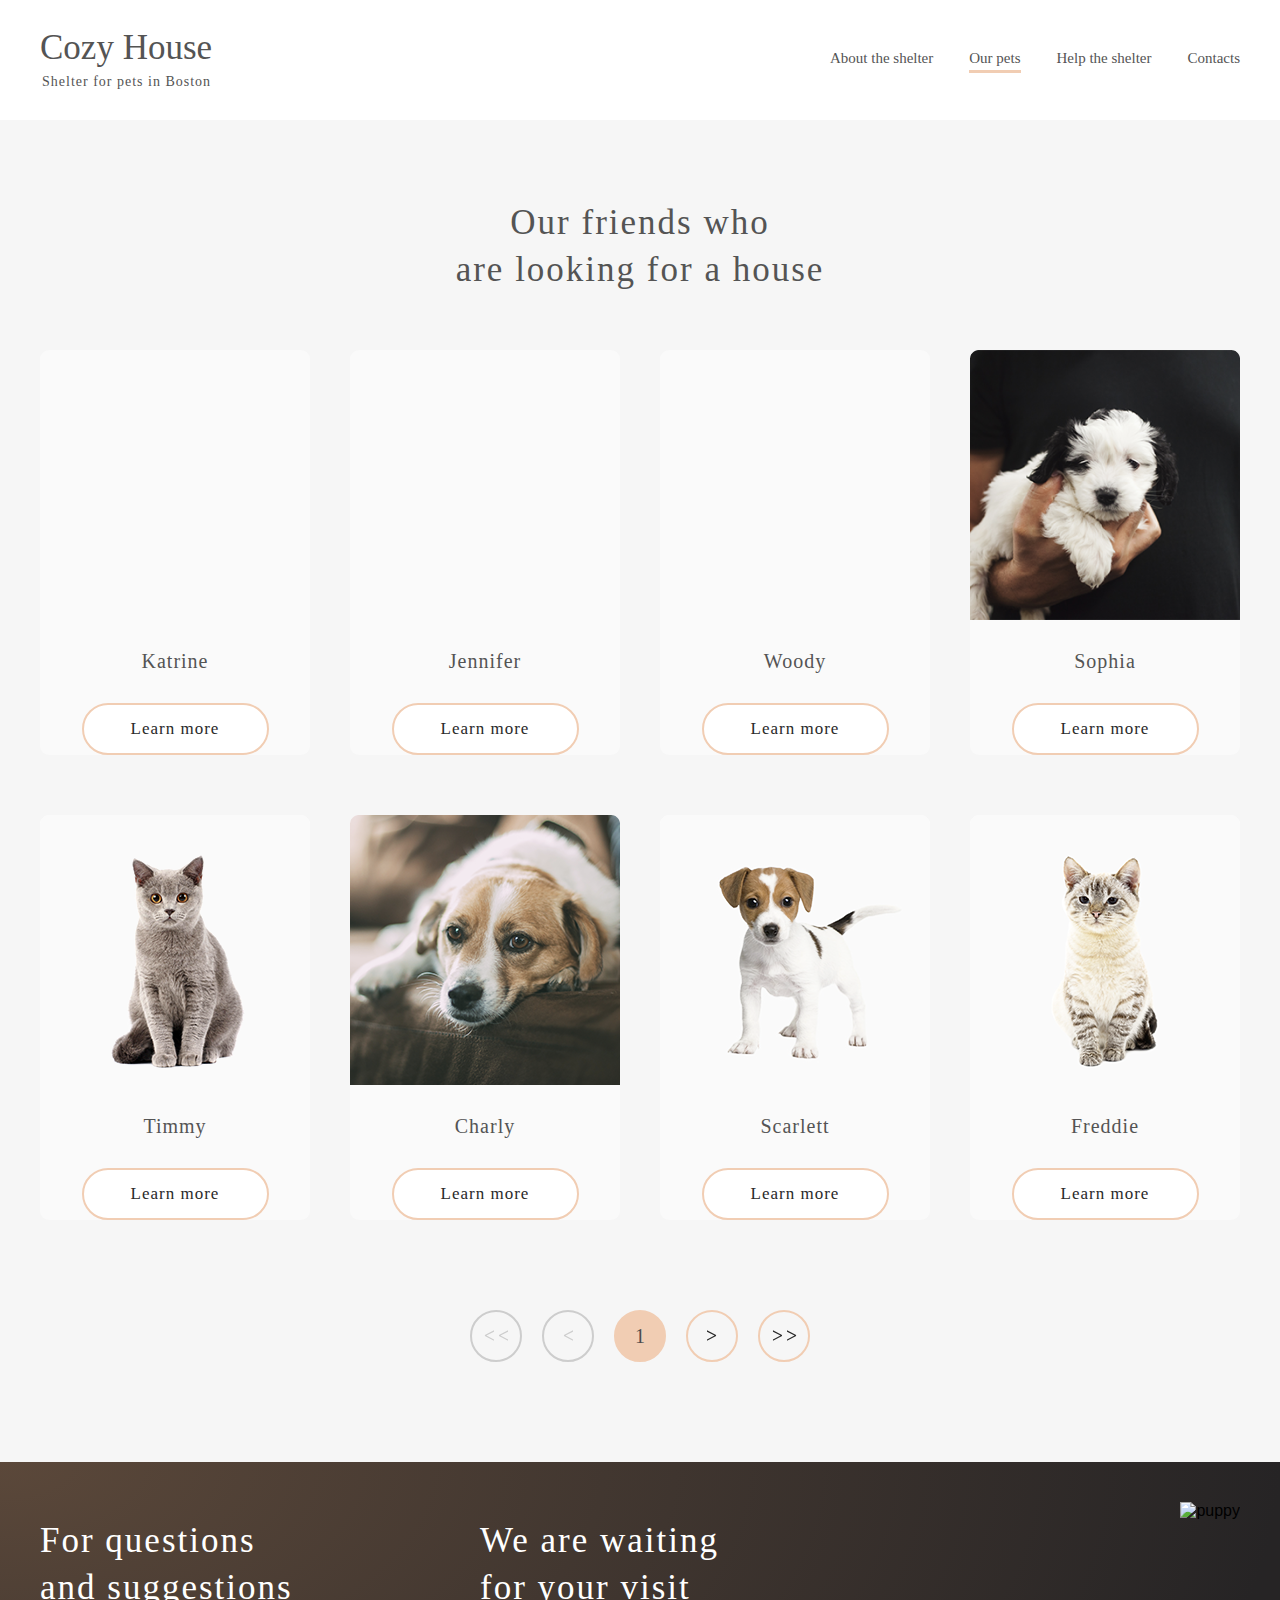
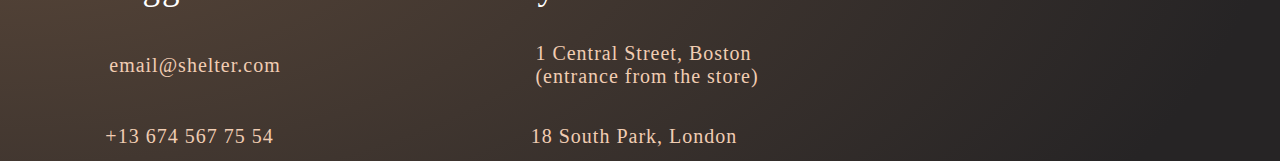
==== shelter/pages/pets/index.html @ b4734570 "fix: path url" ====
<!DOCTYPE html>
<html lang="en">

<head>
  <meta charset="UTF-8">
  <meta http-equiv="X-UA-Compatible" content="IE=edge">
  <meta name="viewport" content="width=device-width, initial-scale=1.0">
  <title>Shelter</title>
  <link rel="stylesheet" href="./css/style.css">
</head>

<body>
  <header class="header anchor" id="top">
    <div class="header__content">
      <div class="logo">
        <h1 class="logo__title">Cozy House</h1>
        <div class="logo__subtitle">Shelter for pets in Boston</div>
      </div>
      <nav class="menu">
        <ul class="menu__list">
          <li><a class="menu__list-item" href="../../pages/main/index.html#">About the shelter</a></li>
          <li><a class="menu__list-item-pets-page menu__list-item--active" href="#top">Our pets</a></li>
          <li><a class="menu__list-item" href="../../pages/main/index.html#help">Help the shelter</a></li>
          <li><a class="menu__list-item" href="../../pages/main/index.html#footer">Contacts</a></li>
        </ul>
      </nav>
    </div>
  </header>
  <main>
    <section class="our-friends">
      <div class="our-friends__content">
        <h3 class="our-friends__content-title content-title">Our friends who <br> are looking for a house</h3>
        <div class="our-friends__wrapper">
          <div class="our-friends__container">
            <div class="our-friends__column">
              <div class="our-friends__column-item">
                <div class="our-friends__column-image"></div>
                <div class="our-friends__column-pets-name">Katrine</div>
                <button class="our-friends__column-button">Learn more</button>
              </div>
            </div>
            <div class="our-friends__column">
              <div class="our-friends__column-item">
                <div class="our-friends__column-image"></div>
                <div class="our-friends__column-pets-name">Jennifer</div>
                <button class="our-friends__column-button">Learn more</button>
              </div>
            </div>
            <div class="our-friends__column">
              <div class="our-friends__column-item">
                <div class="our-friends__column-image"></div>
                <div class="our-friends__column-pets-name">Woody</div>
                <button class="our-friends__column-button">Learn more</button>
              </div>
            </div>
            <div class="our-friends__column">
              <div class="our-friends__column-item">
                <div class="our-friends__column-image"></div>
                <div class="our-friends__column-pets-name">Sophia</div>
                <button class="our-friends__column-button">Learn more</button>
              </div>
            </div>
            <div class="our-friends__column">
              <div class="our-friends__column-item">
                <div class="our-friends__column-image"></div>
                <div class="our-friends__column-pets-name">Timmy</div>
                <button class="our-friends__column-button">Learn more</button>
              </div>
            </div>
            <div class="our-friends__column">
              <div class="our-friends__column-item">
                <div class="our-friends__column-image"></div>
                <div class="our-friends__column-pets-name">Charly</div>
                <button class="our-friends__column-button">Learn more</button>
              </div>
            </div>
            <div class="our-friends__column">
              <div class="our-friends__column-item">
                <div class="our-friends__column-image"></div>
                <div class="our-friends__column-pets-name">Scarlett</div>
                <button class="our-friends__column-button">Learn more</button>
              </div>
            </div>
            <div class="our-friends__column">
              <div class="our-friends__column-item">
                <div class="our-friends__column-image"></div>
                <div class="our-friends__column-pets-name">Freddie</div>
                <button class="our-friends__column-button">Learn more</button>
              </div>
            </div>
          </div>
        </div>
        <div class="our-friends__content-buttons">
          <button class="our-friends__content-button our-friends__content-button--empty">
            <svg width="25" height="11" viewBox="0 0 25 11" fill="none" xmlns="http://www.w3.org/2000/svg">
              <path class="icon"
                d="M9.94687 10.7852L0.913671 6.08789V4.98438L9.94687 0.287109V1.625L2.43711 5.53125L9.94687 9.44727V10.7852ZM24.018 10.7852L14.9848 6.08789V4.98438L24.018 0.287109V1.625L16.5082 5.53125L24.018 9.44727V10.7852Z" />
            </svg>
          </button>
          <button class="our-friends__content-button our-friends__content-button--empty">
            <svg width="10" height="11" viewBox="0 0 10 11" fill="none" xmlns="http://www.w3.org/2000/svg">
              <path class="icon"
                d="M9.98242 10.7852L0.949219 6.08789V4.98438L9.98242 0.287109V1.625L2.47266 5.53125L9.98242 9.44727V10.7852Z" />
            </svg>
          </button>
          <button class="our-friends__content-button-number">1</button>
          <button class="our-friends__content-button our-friends__content-next-button">
            <svg width="10" height="11" viewBox="0 0 10 11" fill="none" xmlns="http://www.w3.org/2000/svg">
              <path class="icon"
                d="M9.04102 6.08789L0.0078125 10.7852V9.44727L7.51758 5.53125L0.0078125 1.625V0.287109L9.04102 4.98438V6.08789Z" />
            </svg>
          </button>
          <button class="our-friends__content-button our-friends__content-double-next-button">
            <svg width="25" height="11" viewBox="0 0 25 11" fill="none" xmlns="http://www.w3.org/2000/svg">
              <path class="icon"
                d="M10.0055 6.08789L0.972265 10.7852V9.44727L8.48203 5.53125L0.972265 1.625V0.287109L10.0055 4.98438V6.08789ZM24.0766 6.08789L15.0434 10.7852V9.44727L22.5531 5.53125L15.0434 1.625V0.287109L24.0766 4.98438V6.08789Z" />
            </svg>
          </button>
        </div>
      </div>
    </section>
    <footer class="footer">
      <div class="footer__content">
        <div class="footer__container">
          <div class="footer__container-inner">
            <h3 class="footer__container-title">For questions and suggestions</h3>
            <h3 class="footer__container-title">We are waiting for your visit</h3>
          </div>
          <ul class="footer__items">
            <li class="footer__item item-email">
              <a class="footer__link link-email" href="mailto:email@shelter.com">email@shelter.com</a>
            </li>
            <li class="footer__item item-geo1">
              <a class="footer__link link-geo1"
                href="https://www.google.com/maps/place/%D0%94%D0%B6%D0%BE%D1%80%D0%B4%D0%B6%D1%82%D0%B0%D1%83%D0%BD+%D0%A5%D0%BE%D0%BC%D1%81/@42.2667344,-71.1749491,14z/data=!4m5!3m4!1s0x89e37f02723dfdef:0x98a95b7f1964c50!8m2!3d42.2585659!4d-71.1445632">1
                Central Street, Boston <br>(entrance from the store)</a>
            </li>
            <li class="footer__item item-phone">
              <a class="footer__link link-phone" href="tel:+13 674 567 75 54">+13 674 567 75 54</a>
            </li>
            <li class="footer__item item-geo2">
              <a class="footer__link link-geo2"
                href="https://www.google.com/maps/place/Asda+Clapham+Junction+Superstore/@51.4751891,-0.1873126,13.5z/data=!3m1!5s0x487605988f9e0079:0x57c1fe46069627d7!4m5!3m4!1s0x487605988f5e93f3:0x9ce7153e253c5fac!8m2!3d51.465371!4d-0.164962">18
                South Park, London </a>
            </li>
          </ul>
        </div>
        <div class="footer__content-img">
          <picture>
            <source srcset="../../assets/images/footer-puppy.png" type="image/png" media="(min-width:1024px)">
            <img class="footer__content-image image" src="../../assets/images/footer-puppy.png" alt="puppy">
          </picture>
        </div>
      </div>
    </footer>
  </main>
</body>

</html>
---- shelter/pages/pets/css/style.css ----
article,aside,details,figcaption,figure,footer,header,hgroup,nav,section,summary{display:block}audio,canvas,video{display:inline-block}audio:not([controls]){display:none;height:0}[hidden],template{display:none}html{background:#fff;color:#000;-webkit-text-size-adjust:100%;-ms-text-size-adjust:100%}html,button,input,select,textarea{font-family:sans-serif}body{margin:0 auto}a{background:transparent}a:focus{outline:thin dotted}a:hover,a:active{outline:0}h1{font-size:2em;margin:0.67em 0}h2{font-size:1.5em;margin:0.83em 0}h3{font-size:1.17em;margin:1em 0}h4{font-size:1em;margin:1.33em 0}h5{font-size:.83em;margin:1.67em 0}h6{font-size:.75em;margin:2.33em 0}abbr[title]{border-bottom:1px dotted}b,strong{font-weight:bold}dfn{font-style:italic}mark{background:#ff0;color:#000}code,kbd,pre,samp{font-family:monospace, serif;font-size:1em}pre{white-space:pre;white-space:pre-wrap;word-wrap:break-word}q{quotes:"“" "”" "‘" "’"}q:before,q:after{content:"";content:none}small{font-size:80%}sub,sup{font-size:75%;line-height:0;position:relative;vertical-align:baseline}sup{top:-0.5em}sub{bottom:-0.25em}img{border:0}svg:not(:root){overflow:hidden}figure{margin:0}fieldset{border:1px solid #c0c0c0;margin:0 2px;padding:0.35em 0.625em 0.75em}legend{border:0;padding:0;white-space:normal}button,input,select,textarea{font-family:inherit;font-size:100%;margin:0;vertical-align:baseline}button,input{line-height:normal}button,select{text-transform:none}button,html input[type="button"],input[type="reset"],input[type="submit"]{-webkit-appearance:button;cursor:pointer}button[disabled],input[disabled]{cursor:default}button::-moz-focus-inner,input::-moz-focus-inner{border:0;padding:0}textarea{overflow:auto;vertical-align:top}table{border-collapse:collapse;border-spacing:0}input[type="search"]{-webkit-appearance:textfield;-webkit-box-sizing:content-box;box-sizing:content-box}input[type="search"]::-webkit-search-cancel-button,input[type="search"]::-webkit-search-decoration{-webkit-appearance:none}input[type="checkbox"],input[type="radio"]{-webkit-box-sizing:border-box;box-sizing:border-box;padding:0}@font-face{font-family:"ArialRegular";src:url("../../../assets/fonts/Arial/ArialRegular/arial.ttf");font-style:normal;font-weight:400}@font-face{font-family:"ArialItalic";src:url("../../../assets/fonts/Arial/ArialItalic/ariali.ttf");font-style:italic;font-weight:400}@font-face{font-family:"GeorgiaRegular";src:url("../../../assets/fonts/Georgia/GeorgiaRegular/Georgia.ttf");font-style:normal;font-weight:400}@font-face{font-family:"GeorgiaItalic";src:url("../../../assets/fonts/Georgia/GeorgiaItalic/georgiai.ttf");font-style:italic;font-weight:400}html body .header .logo__subtitle,html body .header .menu__list-item,html body .header .menu__list-item-pets-page{font-family:"ArialRegular";font-style:normal;font-weight:400}html body .header .logo__title,html body .our-friends__content-button-number,html body .our-friends__column-pets-name,html body .our-friends__column-button,html body .content-title,html body .footer__container-title,html body .footer__link{font-family:"GeorgiaRegular";font-style:normal;font-weight:400}html body .header .logo__title{font-size:35px;line-height:35px}html body .content-title,html body .footer__container-title{font-size:35px;line-height:47px}html body .our-friends__content-button-number,html body .our-friends__column-pets-name,html body .footer__link{font-size:20px;line-height:23px}html body .header .menu__list-item,html body .header .menu__list-item-pets-page{font-size:15px;line-height:24px}html body .header .logo__subtitle{font-size:14px;line-height:16px}html body .our-friends__column-button{font-size:17px;line-height:22px}:root{scroll-behavior:smooth}html{background-color:#fff}html a{text-decoration:none}html body{max-width:1280px;cursor:url("../../../assets/icons/cursor.svg"),auto}html body .header{position:-webkit-sticky;position:sticky;top:0;z-index:5}html body .header__content{display:-ms-grid;display:grid;-ms-grid-columns:1fr 1fr;grid-template-columns:1fr 1fr;padding:30px 40px 30px 20px;background-color:#fff}html body .header .logo{display:-webkit-box;display:-ms-flexbox;display:flex;-webkit-box-orient:vertical;-webkit-box-direction:normal;-ms-flex-direction:column;flex-direction:column;padding-left:20px}html body .header .logo__title{color:#545454;margin:0 0 9px 0}html body .header .logo__subtitle{color:#545454;padding-left:2px;letter-spacing:1px}html body .header .menu__list{display:-webkit-box;display:-ms-flexbox;display:flex;-webkit-box-pack:end;-ms-flex-pack:end;justify-content:end;list-style-type:none;gap:36px}html body .header .menu__list-item{color:#545454;cursor:pointer;cursor:url("../../../assets/icons/cursor-hover.svg"),auto}html body .header .menu__list-item-pets-page{color:#545454;cursor:pointer;cursor:url("../../../assets/icons/cursor-hover.svg"),auto}html body .header .menu__list-item-pets-page:after{content:"";width:0%;border-bottom:3px solid #f1cdb3;display:block;position:relative;-webkit-transition:width 0.6s;transition:width 0.6s}html body .header .menu__list-item-pets-page:hover::after{width:100%}html body .header .menu__list-item-pets-page--active::after{width:100%}html body .header .menu__list-item:after{content:"";width:0%;border-bottom:3px solid #f1cdb3;display:block;position:relative;-webkit-transition:width 0.6s;transition:width 0.6s}html body .header .menu__list-item:hover::after{width:100%}html body .header .menu__list-item--active::after{width:100%}html body .our-friends{background-color:#f6f6f6;padding-bottom:100px}html body .our-friends__content{display:-webkit-box;display:-ms-flexbox;display:flex;-webkit-box-orient:vertical;-webkit-box-direction:normal;-ms-flex-direction:column;flex-direction:column}html body .our-friends__content-buttons{display:-webkit-box;display:-ms-flexbox;display:flex;-webkit-box-pack:center;-ms-flex-pack:center;justify-content:center;-webkit-box-align:center;-ms-flex-align:center;align-items:center;gap:20px}html body .our-friends__content-button{width:52px;height:52px;border-radius:100px;border:2px solid #f1cdb3;background-repeat:no-repeat;background-position:center center;background-color:#f6f6f6;-webkit-transition:0.6s;transition:0.6s}html body .our-friends__content-button:hover{background-color:#f1cdb3;cursor:url("../../../assets/icons/cursor-hover.svg"),auto}html body .our-friends__content-button .icon{fill:#292929}html body .our-friends__content-button-number{text-align:center;background-color:#f1cdb3;color:#4c4c4c;border-radius:100px;border:2px solid #f1cdb3;width:52px;height:52px}html body .our-friends__content-button--empty{border:2px solid #cdcdcd}html body .our-friends__content-button--empty:hover{background-color:#f6f6f6;cursor:url("../../../assets/icons/cursor-hover.svg"),auto}html body .our-friends__content-button--empty .icon{fill:#cdcdcd;-webkit-transition:0.6s;transition:0.6s}html body .our-friends__wrapper{display:-webkit-box;display:-ms-flexbox;display:flex;-webkit-box-align:center;-ms-flex-align:center;align-items:center;-webkit-box-pack:justify;-ms-flex-pack:justify;justify-content:space-between;padding-left:40px;padding-right:40px;margin-bottom:60px}html body .our-friends__container{display:-webkit-box;display:-ms-flexbox;display:flex;-webkit-box-pack:justify;-ms-flex-pack:justify;justify-content:space-between;-webkit-box-align:center;-ms-flex-align:center;align-items:center;-ms-flex-wrap:wrap;flex-wrap:wrap;gap:30px 28px}html body .our-friends__column{width:270px;height:435px;-webkit-transition:0.6s;transition:0.6s;border-radius:9px}html body .our-friends__column:nth-child(1) .our-friends__column-image{background-image:url("../../../assets/images/pets-katrine.png")}html body .our-friends__column:nth-child(2) .our-friends__column-image{background-image:url("../../../assets/images/pets-jennifer.png")}html body .our-friends__column:nth-child(3) .our-friends__column-image{background-image:url("../../../assets/images/pets-woody.png")}html body .our-friends__column:nth-child(4) .our-friends__column-image{background-image:url("../../../assets/images/pets-sophia.png")}html body .our-friends__column:nth-child(5) .our-friends__column-image{background-image:url("../../../assets/images/pets-timmy.png")}html body .our-friends__column:nth-child(6) .our-friends__column-image{background-image:url("../../../assets/images/pets-charly.png")}html body .our-friends__column:nth-child(7) .our-friends__column-image{background-image:url("../../../assets/images/pets-scarlet.png")}html body .our-friends__column:nth-child(8) .our-friends__column-image{background-image:url("../../../assets/images/pets-freddie.png")}html body .our-friends__column:hover{-webkit-box-shadow:15px 15px 10px -10px rgba(0,0,0,0.3),0 1px 0px rgba(0,0,0,0.1);box-shadow:15px 15px 10px -10px rgba(0,0,0,0.3),0 1px 0px rgba(0,0,0,0.1);cursor:url("../../../assets/icons/cursor-hover.svg"),auto}html body .our-friends__column-item{background-color:#fafafa;display:-webkit-box;display:-ms-flexbox;display:flex;-webkit-box-orient:vertical;-webkit-box-direction:normal;-ms-flex-direction:column;flex-direction:column;-webkit-box-pack:center;-ms-flex-pack:center;justify-content:center;-webkit-box-align:center;-ms-flex-align:center;align-items:center;gap:30px;width:270px;text-align:center;border-radius:9px}html body .our-friends__column-image{background-position:center center;background-repeat:no-repeat;width:270px;height:270px}html body .our-friends__column-pets-name{color:#545454;letter-spacing:1px;padding:0 10px 0 10px}html body .our-friends__column-button{color:#292929;background-color:#fff;border-radius:100px;max-width:187px;width:100%;height:52px;letter-spacing:1px;-webkit-transition:0.6s;transition:0.6s;border:2px solid #f1cdb3;position:relative;overflow:hidden;z-index:1}html body .our-friends__column-button:after{content:'';position:absolute;display:block;background-color:#f1cdb3;top:0;left:50%;-webkit-transform:translateX(-50%);transform:translateX(-50%);width:0;height:100%;z-index:-1;-webkit-transition:width 0.4s ease-in-out;transition:width 0.4s ease-in-out}html body .our-friends__column-button:hover{cursor:url("../../../assets/icons/cursor-hover.svg"),auto;outline:0}html body .our-friends__column-button:hover:after{width:110%}html body .content-title{color:#545454;display:-webkit-box;display:-ms-flexbox;display:flex;-webkit-box-pack:center;-ms-flex-pack:center;justify-content:center;-webkit-box-align:center;-ms-flex-align:center;align-items:center;text-align:center;letter-spacing:2px;margin-top:0;margin-bottom:57px;padding-top:79px}html body .footer{padding:0px 40px 0 40px;background-image:url("../../../assets/images/noise_transparent@2x.png"),radial-gradient(100% 215.42% at 0% 0%, #5b483a 0%, #262425 100%)}html body .footer__content{padding-top:40px;display:-webkit-box;display:-ms-flexbox;display:flex;-webkit-box-pack:justify;-ms-flex-pack:justify;justify-content:space-between}html body .footer__container{display:-webkit-box;display:-ms-flexbox;display:flex;-webkit-box-orient:vertical;-webkit-box-direction:normal;-ms-flex-direction:column;flex-direction:column;gap:29px}html body .footer__container-inner{display:-webkit-box;display:-ms-flexbox;display:flex;gap:160px}html body .footer__container-title{color:#fff;width:280px;margin:0;letter-spacing:2px;padding-top:15px}html body .footer__items{display:-ms-grid;display:grid;-ms-grid-columns:1fr 1fr;grid-template-columns:1fr 1fr;-webkit-column-gap:129px;column-gap:129px;row-gap:21px;margin:0;padding:0}html body .footer__item{display:-webkit-box;display:-ms-flexbox;display:flex;-webkit-box-pack:center;-ms-flex-pack:center;justify-content:center;-webkit-box-align:center;-ms-flex-align:center;align-items:center;width:310px;height:50px}html body .footer__link{color:#f1cdb3;letter-spacing:1px;-webkit-transition:0.6s;transition:0.6s}html body .footer__link:hover{color:#f6f6f6;cursor:url("../../../assets/icons/cursor-hover.svg"),auto}html body .item-email{background-image:url("../../../assets/icons/mail.svg");background-repeat:no-repeat;background-position:0% 50%}html body .item-phone{background-image:url("../../../assets/icons/phone.svg");background-repeat:no-repeat;background-position:0% 50%}html body .item-geo1,html body .item-geo2{background-image:url("../../../assets/icons/pin.svg");background-repeat:no-repeat;background-position:0% 50%}html body .link-phone{margin-right:11px}html body .link-geo1{margin-left:26px}html body .link__geo2{margin-left:1px}
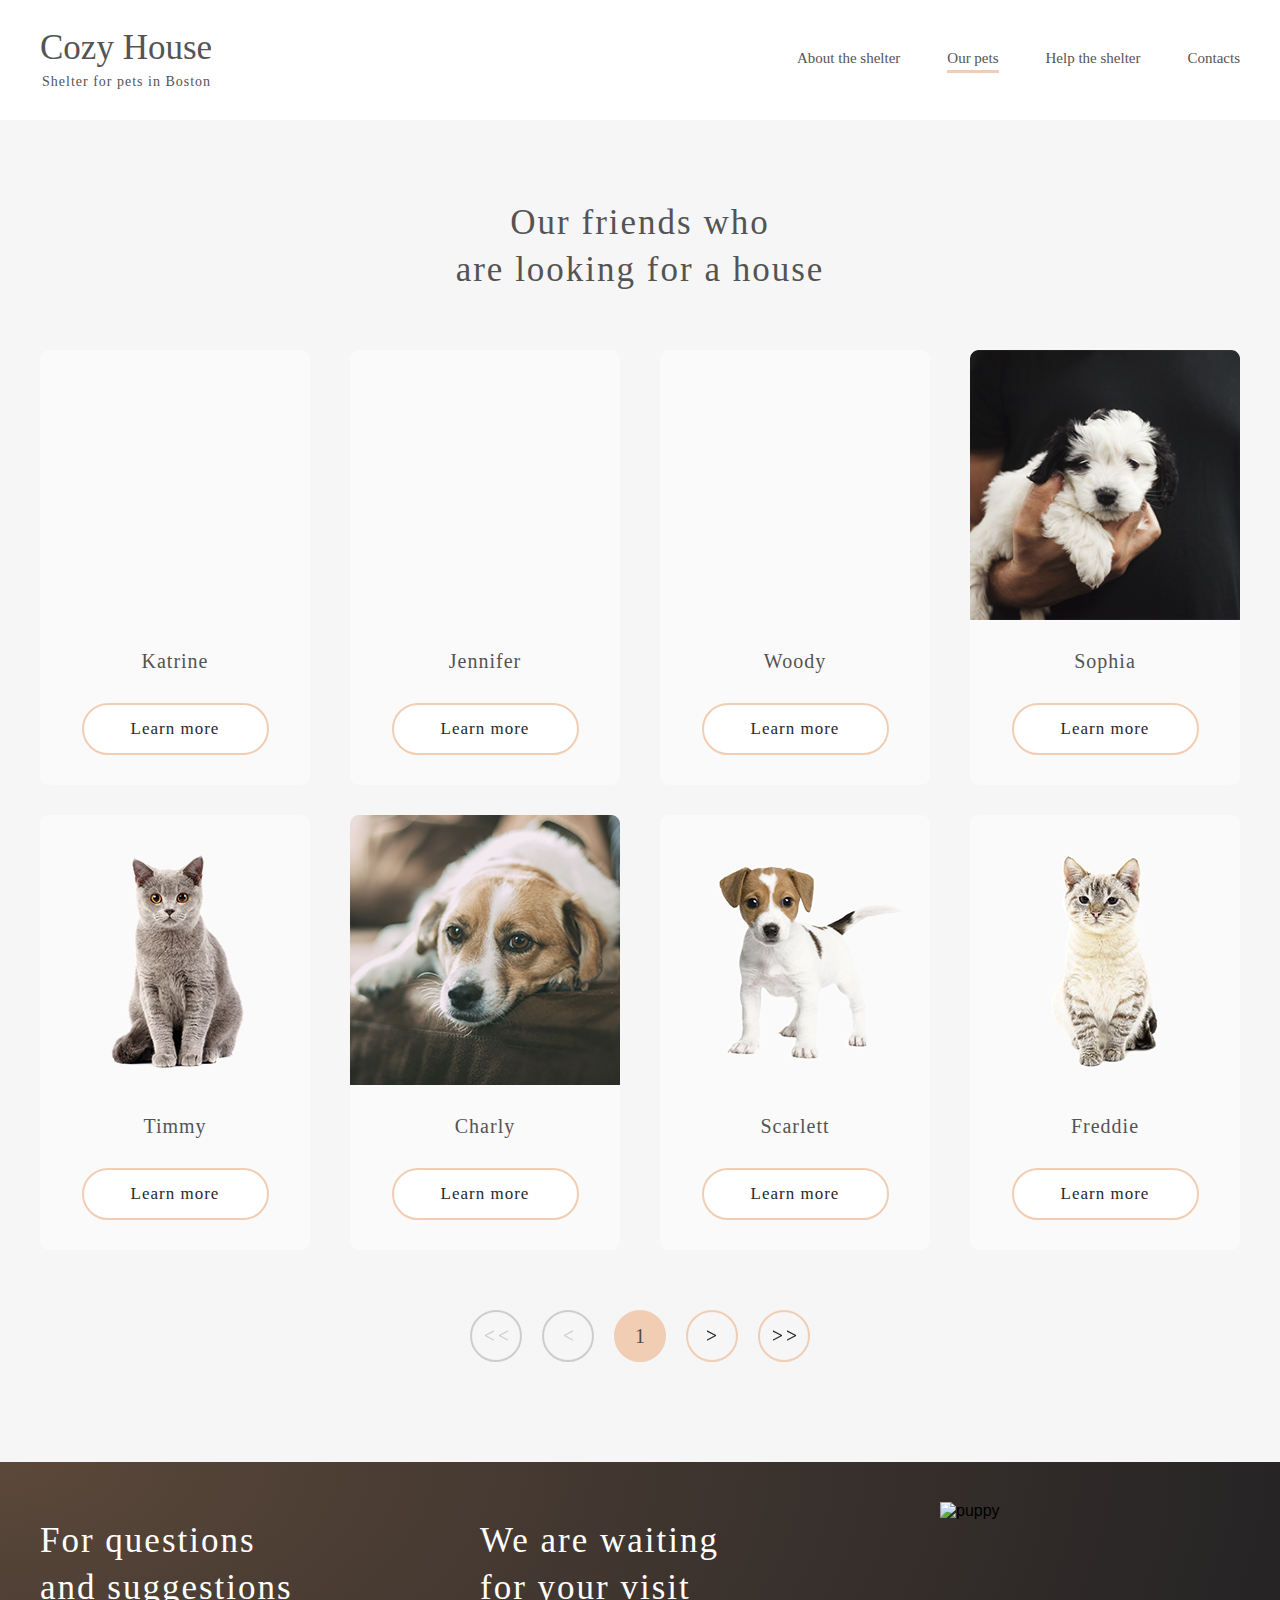
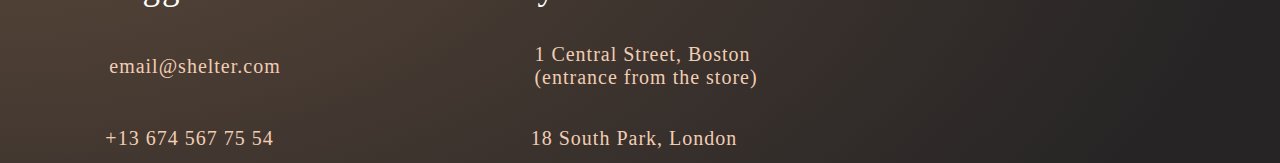
==== commit 4a77ccd0: "init: start shelter adaptive task" ====
--- a/shelter/pages/pets/index.html
+++ b/shelter/pages/pets/index.html
@@ -127,19 +127,19 @@
             <h3 class="footer__container-title">We are waiting for your visit</h3>
           </div>
           <ul class="footer__items">
-            <li class="footer__item item-email">
-              <a class="footer__link link-email" href="mailto:email@shelter.com">email@shelter.com</a>
+            <li class="footer__item">
+              <a class="footer__link" href="mailto:email@shelter.com">email@shelter.com</a>
             </li>
-            <li class="footer__item item-geo1">
-              <a class="footer__link link-geo1"
+            <li class="footer__item">
+              <a class="footer__link"
                 href="https://www.google.com/maps/place/%D0%94%D0%B6%D0%BE%D1%80%D0%B4%D0%B6%D1%82%D0%B0%D1%83%D0%BD+%D0%A5%D0%BE%D0%BC%D1%81/@42.2667344,-71.1749491,14z/data=!4m5!3m4!1s0x89e37f02723dfdef:0x98a95b7f1964c50!8m2!3d42.2585659!4d-71.1445632">1
                 Central Street, Boston <br>(entrance from the store)</a>
             </li>
-            <li class="footer__item item-phone">
-              <a class="footer__link link-phone" href="tel:+13 674 567 75 54">+13 674 567 75 54</a>
+            <li class="footer__item">
+              <a class="footer__link" href="tel:+136745677554">+13 674 567 75 54</a>
             </li>
-            <li class="footer__item item-geo2">
-              <a class="footer__link link-geo2"
+            <li class="footer__item">
+              <a class="footer__link"
                 href="https://www.google.com/maps/place/Asda+Clapham+Junction+Superstore/@51.4751891,-0.1873126,13.5z/data=!3m1!5s0x487605988f9e0079:0x57c1fe46069627d7!4m5!3m4!1s0x487605988f5e93f3:0x9ce7153e253c5fac!8m2!3d51.465371!4d-0.164962">18
                 South Park, London </a>
             </li>
--- a/shelter/pages/pets/css/style.css
+++ b/shelter/pages/pets/css/style.css
@@ -1 +1 @@
-article,aside,details,figcaption,figure,footer,header,hgroup,nav,section,summary{display:block}audio,canvas,video{display:inline-block}audio:not([controls]){display:none;height:0}[hidden],template{display:none}html{background:#fff;color:#000;-webkit-text-size-adjust:100%;-ms-text-size-adjust:100%}html,button,input,select,textarea{font-family:sans-serif}body{margin:0 auto}a{background:transparent}a:focus{outline:thin dotted}a:hover,a:active{outline:0}h1{font-size:2em;margin:0.67em 0}h2{font-size:1.5em;margin:0.83em 0}h3{font-size:1.17em;margin:1em 0}h4{font-size:1em;margin:1.33em 0}h5{font-size:.83em;margin:1.67em 0}h6{font-size:.75em;margin:2.33em 0}abbr[title]{border-bottom:1px dotted}b,strong{font-weight:bold}dfn{font-style:italic}mark{background:#ff0;color:#000}code,kbd,pre,samp{font-family:monospace, serif;font-size:1em}pre{white-space:pre;white-space:pre-wrap;word-wrap:break-word}q{quotes:"“" "”" "‘" "’"}q:before,q:after{content:"";content:none}small{font-size:80%}sub,sup{font-size:75%;line-height:0;position:relative;vertical-align:baseline}sup{top:-0.5em}sub{bottom:-0.25em}img{border:0}svg:not(:root){overflow:hidden}figure{margin:0}fieldset{border:1px solid #c0c0c0;margin:0 2px;padding:0.35em 0.625em 0.75em}legend{border:0;padding:0;white-space:normal}button,input,select,textarea{font-family:inherit;font-size:100%;margin:0;vertical-align:baseline}button,input{line-height:normal}button,select{text-transform:none}button,html input[type="button"],input[type="reset"],input[type="submit"]{-webkit-appearance:button;cursor:pointer}button[disabled],input[disabled]{cursor:default}button::-moz-focus-inner,input::-moz-focus-inner{border:0;padding:0}textarea{overflow:auto;vertical-align:top}table{border-collapse:collapse;border-spacing:0}input[type="search"]{-webkit-appearance:textfield;-webkit-box-sizing:content-box;box-sizing:content-box}input[type="search"]::-webkit-search-cancel-button,input[type="search"]::-webkit-search-decoration{-webkit-appearance:none}input[type="checkbox"],input[type="radio"]{-webkit-box-sizing:border-box;box-sizing:border-box;padding:0}@font-face{font-family:"ArialRegular";src:url("../../../assets/fonts/Arial/ArialRegular/arial.ttf");font-style:normal;font-weight:400}@font-face{font-family:"ArialItalic";src:url("../../../assets/fonts/Arial/ArialItalic/ariali.ttf");font-style:italic;font-weight:400}@font-face{font-family:"GeorgiaRegular";src:url("../../../assets/fonts/Georgia/GeorgiaRegular/Georgia.ttf");font-style:normal;font-weight:400}@font-face{font-family:"GeorgiaItalic";src:url("../../../assets/fonts/Georgia/GeorgiaItalic/georgiai.ttf");font-style:italic;font-weight:400}html body .header .logo__subtitle,html body .header .menu__list-item,html body .header .menu__list-item-pets-page{font-family:"ArialRegular";font-style:normal;font-weight:400}html body .header .logo__title,html body .our-friends__content-button-number,html body .our-friends__column-pets-name,html body .our-friends__column-button,html body .content-title,html body .footer__container-title,html body .footer__link{font-family:"GeorgiaRegular";font-style:normal;font-weight:400}html body .header .logo__title{font-size:35px;line-height:35px}html body .content-title,html body .footer__container-title{font-size:35px;line-height:47px}html body .our-friends__content-button-number,html body .our-friends__column-pets-name,html body .footer__link{font-size:20px;line-height:23px}html body .header .menu__list-item,html body .header .menu__list-item-pets-page{font-size:15px;line-height:24px}html body .header .logo__subtitle{font-size:14px;line-height:16px}html body .our-friends__column-button{font-size:17px;line-height:22px}:root{scroll-behavior:smooth}html{background-color:#fff}html a{text-decoration:none}html body{max-width:1280px;cursor:url("../../../assets/icons/cursor.svg"),auto}html body .header{position:-webkit-sticky;position:sticky;top:0;z-index:5}html body .header__content{display:-ms-grid;display:grid;-ms-grid-columns:1fr 1fr;grid-template-columns:1fr 1fr;padding:30px 40px 30px 20px;background-color:#fff}html body .header .logo{display:-webkit-box;display:-ms-flexbox;display:flex;-webkit-box-orient:vertical;-webkit-box-direction:normal;-ms-flex-direction:column;flex-direction:column;padding-left:20px}html body .header .logo__title{color:#545454;margin:0 0 9px 0}html body .header .logo__subtitle{color:#545454;padding-left:2px;letter-spacing:1px}html body .header .menu__list{display:-webkit-box;display:-ms-flexbox;display:flex;-webkit-box-pack:end;-ms-flex-pack:end;justify-content:end;list-style-type:none;gap:36px}html body .header .menu__list-item{color:#545454;cursor:pointer;cursor:url("../../../assets/icons/cursor-hover.svg"),auto}html body .header .menu__list-item-pets-page{color:#545454;cursor:pointer;cursor:url("../../../assets/icons/cursor-hover.svg"),auto}html body .header .menu__list-item-pets-page:after{content:"";width:0%;border-bottom:3px solid #f1cdb3;display:block;position:relative;-webkit-transition:width 0.6s;transition:width 0.6s}html body .header .menu__list-item-pets-page:hover::after{width:100%}html body .header .menu__list-item-pets-page--active::after{width:100%}html body .header .menu__list-item:after{content:"";width:0%;border-bottom:3px solid #f1cdb3;display:block;position:relative;-webkit-transition:width 0.6s;transition:width 0.6s}html body .header .menu__list-item:hover::after{width:100%}html body .header .menu__list-item--active::after{width:100%}html body .our-friends{background-color:#f6f6f6;padding-bottom:100px}html body .our-friends__content{display:-webkit-box;display:-ms-flexbox;display:flex;-webkit-box-orient:vertical;-webkit-box-direction:normal;-ms-flex-direction:column;flex-direction:column}html body .our-friends__content-buttons{display:-webkit-box;display:-ms-flexbox;display:flex;-webkit-box-pack:center;-ms-flex-pack:center;justify-content:center;-webkit-box-align:center;-ms-flex-align:center;align-items:center;gap:20px}html body .our-friends__content-button{width:52px;height:52px;border-radius:100px;border:2px solid #f1cdb3;background-repeat:no-repeat;background-position:center center;background-color:#f6f6f6;-webkit-transition:0.6s;transition:0.6s}html body .our-friends__content-button:hover{background-color:#f1cdb3;cursor:url("../../../assets/icons/cursor-hover.svg"),auto}html body .our-friends__content-button .icon{fill:#292929}html body .our-friends__content-button-number{text-align:center;background-color:#f1cdb3;color:#4c4c4c;border-radius:100px;border:2px solid #f1cdb3;width:52px;height:52px}html body .our-friends__content-button--empty{border:2px solid #cdcdcd}html body .our-friends__content-button--empty:hover{background-color:#f6f6f6;cursor:url("../../../assets/icons/cursor-hover.svg"),auto}html body .our-friends__content-button--empty .icon{fill:#cdcdcd;-webkit-transition:0.6s;transition:0.6s}html body .our-friends__wrapper{display:-webkit-box;display:-ms-flexbox;display:flex;-webkit-box-align:center;-ms-flex-align:center;align-items:center;-webkit-box-pack:justify;-ms-flex-pack:justify;justify-content:space-between;padding-left:40px;padding-right:40px;margin-bottom:60px}html body .our-friends__container{display:-webkit-box;display:-ms-flexbox;display:flex;-webkit-box-pack:justify;-ms-flex-pack:justify;justify-content:space-between;-webkit-box-align:center;-ms-flex-align:center;align-items:center;-ms-flex-wrap:wrap;flex-wrap:wrap;gap:30px 28px}html body .our-friends__column{width:270px;height:435px;-webkit-transition:0.6s;transition:0.6s;border-radius:9px}html body .our-friends__column:nth-child(1) .our-friends__column-image{background-image:url("../../../assets/images/pets-katrine.png")}html body .our-friends__column:nth-child(2) .our-friends__column-image{background-image:url("../../../assets/images/pets-jennifer.png")}html body .our-friends__column:nth-child(3) .our-friends__column-image{background-image:url("../../../assets/images/pets-woody.png")}html body .our-friends__column:nth-child(4) .our-friends__column-image{background-image:url("../../../assets/images/pets-sophia.png")}html body .our-friends__column:nth-child(5) .our-friends__column-image{background-image:url("../../../assets/images/pets-timmy.png")}html body .our-friends__column:nth-child(6) .our-friends__column-image{background-image:url("../../../assets/images/pets-charly.png")}html body .our-friends__column:nth-child(7) .our-friends__column-image{background-image:url("../../../assets/images/pets-scarlet.png")}html body .our-friends__column:nth-child(8) .our-friends__column-image{background-image:url("../../../assets/images/pets-freddie.png")}html body .our-friends__column:hover{-webkit-box-shadow:15px 15px 10px -10px rgba(0,0,0,0.3),0 1px 0px rgba(0,0,0,0.1);box-shadow:15px 15px 10px -10px rgba(0,0,0,0.3),0 1px 0px rgba(0,0,0,0.1);cursor:url("../../../assets/icons/cursor-hover.svg"),auto}html body .our-friends__column-item{background-color:#fafafa;display:-webkit-box;display:-ms-flexbox;display:flex;-webkit-box-orient:vertical;-webkit-box-direction:normal;-ms-flex-direction:column;flex-direction:column;-webkit-box-pack:center;-ms-flex-pack:center;justify-content:center;-webkit-box-align:center;-ms-flex-align:center;align-items:center;gap:30px;width:270px;text-align:center;border-radius:9px}html body .our-friends__column-image{background-position:center center;background-repeat:no-repeat;width:270px;height:270px}html body .our-friends__column-pets-name{color:#545454;letter-spacing:1px;padding:0 10px 0 10px}html body .our-friends__column-button{color:#292929;background-color:#fff;border-radius:100px;max-width:187px;width:100%;height:52px;letter-spacing:1px;-webkit-transition:0.6s;transition:0.6s;border:2px solid #f1cdb3;position:relative;overflow:hidden;z-index:1}html body .our-friends__column-button:after{content:'';position:absolute;display:block;background-color:#f1cdb3;top:0;left:50%;-webkit-transform:translateX(-50%);transform:translateX(-50%);width:0;height:100%;z-index:-1;-webkit-transition:width 0.4s ease-in-out;transition:width 0.4s ease-in-out}html body .our-friends__column-button:hover{cursor:url("../../../assets/icons/cursor-hover.svg"),auto;outline:0}html body .our-friends__column-button:hover:after{width:110%}html body .content-title{color:#545454;display:-webkit-box;display:-ms-flexbox;display:flex;-webkit-box-pack:center;-ms-flex-pack:center;justify-content:center;-webkit-box-align:center;-ms-flex-align:center;align-items:center;text-align:center;letter-spacing:2px;margin-top:0;margin-bottom:57px;padding-top:79px}html body .footer{padding:0px 40px 0 40px;background-image:url("../../../assets/images/noise_transparent@2x.png"),radial-gradient(100% 215.42% at 0% 0%, #5b483a 0%, #262425 100%)}html body .footer__content{padding-top:40px;display:-webkit-box;display:-ms-flexbox;display:flex;-webkit-box-pack:justify;-ms-flex-pack:justify;justify-content:space-between}html body .footer__container{display:-webkit-box;display:-ms-flexbox;display:flex;-webkit-box-orient:vertical;-webkit-box-direction:normal;-ms-flex-direction:column;flex-direction:column;gap:29px}html body .footer__container-inner{display:-webkit-box;display:-ms-flexbox;display:flex;gap:160px}html body .footer__container-title{color:#fff;width:280px;margin:0;letter-spacing:2px;padding-top:15px}html body .footer__items{display:-ms-grid;display:grid;-ms-grid-columns:1fr 1fr;grid-template-columns:1fr 1fr;-webkit-column-gap:129px;column-gap:129px;row-gap:21px;margin:0;padding:0}html body .footer__item{display:-webkit-box;display:-ms-flexbox;display:flex;-webkit-box-pack:center;-ms-flex-pack:center;justify-content:center;-webkit-box-align:center;-ms-flex-align:center;align-items:center;width:310px;height:50px}html body .footer__link{color:#f1cdb3;letter-spacing:1px;-webkit-transition:0.6s;transition:0.6s}html body .footer__link:hover{color:#f6f6f6;cursor:url("../../../assets/icons/cursor-hover.svg"),auto}html body .item-email{background-image:url("../../../assets/icons/mail.svg");background-repeat:no-repeat;background-position:0% 50%}html body .item-phone{background-image:url("../../../assets/icons/phone.svg");background-repeat:no-repeat;background-position:0% 50%}html body .item-geo1,html body .item-geo2{background-image:url("../../../assets/icons/pin.svg");background-repeat:no-repeat;background-position:0% 50%}html body .link-phone{margin-right:11px}html body .link-geo1{margin-left:26px}html body .link__geo2{margin-left:1px}
+article,aside,details,figcaption,figure,footer,header,hgroup,nav,section,summary{display:block}audio,canvas,video{display:inline-block}audio:not([controls]){display:none;height:0}[hidden],template{display:none}html{background:#fff;color:#000;-webkit-text-size-adjust:100%;-ms-text-size-adjust:100%}html,button,input,select,textarea{font-family:sans-serif}body{margin:0 auto}a{background:transparent}a:focus{outline:thin dotted}a:hover,a:active{outline:0}h1{font-size:2em;margin:0.67em 0}h2{font-size:1.5em;margin:0.83em 0}h3{font-size:1.17em;margin:1em 0}h4{font-size:1em;margin:1.33em 0}h5{font-size:.83em;margin:1.67em 0}h6{font-size:.75em;margin:2.33em 0}abbr[title]{border-bottom:1px dotted}b,strong{font-weight:bold}dfn{font-style:italic}mark{background:#ff0;color:#000}code,kbd,pre,samp{font-family:monospace, serif;font-size:1em}pre{white-space:pre;white-space:pre-wrap;word-wrap:break-word}q{quotes:"“" "”" "‘" "’"}q:before,q:after{content:"";content:none}small{font-size:80%}sub,sup{font-size:75%;line-height:0;position:relative;vertical-align:baseline}sup{top:-0.5em}sub{bottom:-0.25em}img{border:0}svg:not(:root){overflow:hidden}figure{margin:0}fieldset{border:1px solid #c0c0c0;margin:0 2px;padding:0.35em 0.625em 0.75em}legend{border:0;padding:0;white-space:normal}button,input,select,textarea{font-family:inherit;font-size:100%;margin:0;vertical-align:baseline}button,input{line-height:normal}button,select{text-transform:none}button,html input[type="button"],input[type="reset"],input[type="submit"]{-webkit-appearance:button;cursor:pointer}button[disabled],input[disabled]{cursor:default}button::-moz-focus-inner,input::-moz-focus-inner{border:0;padding:0}textarea{overflow:auto;vertical-align:top}table{border-collapse:collapse;border-spacing:0}input[type="search"]{-webkit-appearance:textfield;-webkit-box-sizing:content-box;box-sizing:content-box}input[type="search"]::-webkit-search-cancel-button,input[type="search"]::-webkit-search-decoration{-webkit-appearance:none}input[type="checkbox"],input[type="radio"]{-webkit-box-sizing:border-box;box-sizing:border-box;padding:0}@font-face{font-family:"ArialRegular";src:url("../../../assets/fonts/Arial/ArialRegular/arial.ttf");font-style:normal;font-weight:400}@font-face{font-family:"ArialItalic";src:url("../../../assets/fonts/Arial/ArialItalic/ariali.ttf");font-style:italic;font-weight:400}@font-face{font-family:"GeorgiaRegular";src:url("../../../assets/fonts/Georgia/GeorgiaRegular/Georgia.ttf");font-style:normal;font-weight:400}@font-face{font-family:"GeorgiaItalic";src:url("../../../assets/fonts/Georgia/GeorgiaItalic/georgiai.ttf");font-style:italic;font-weight:400}html body .header .logo__subtitle,html body .header .menu__list-item,html body .header .menu__list-item-pets-page{font-family:"ArialRegular";font-style:normal;font-weight:400}html body .header .logo__title,html body .our-friends__content-button-number,html body .our-friends__column-pets-name,html body .our-friends__column-button,html body .content-title,html body .footer__container-title,html body .footer__link{font-family:"GeorgiaRegular";font-style:normal;font-weight:400}html body .header .logo__title{font-size:35px;line-height:35px}html body .content-title,html body .footer__container-title{font-size:35px;line-height:47px}html body .our-friends__content-button-number,html body .our-friends__column-pets-name,html body .footer__link{font-size:20px;line-height:23px}html body .header .menu__list-item,html body .header .menu__list-item-pets-page{font-size:15px;line-height:24px}html body .header .logo__subtitle{font-size:14px;line-height:16px}html body .our-friends__column-button{font-size:17px;line-height:22px}:root{scroll-behavior:smooth}html{background-color:#fff;cursor:url("../../../assets/icons/cursor.svg"),auto}html a{text-decoration:none}html body{max-width:1280px}html body .header{position:-webkit-sticky;position:sticky;top:0;z-index:5}html body .header__content{display:-ms-grid;display:grid;-ms-grid-columns:187px 443px;grid-template-columns:187px 443px;-webkit-box-pack:justify;-ms-flex-pack:justify;justify-content:space-between;padding:30px 40px 30px 40px;background-color:#fff}html body .header .logo{display:-webkit-box;display:-ms-flexbox;display:flex;-webkit-box-orient:vertical;-webkit-box-direction:normal;-ms-flex-direction:column;flex-direction:column}html body .header .logo__title{color:#545454;margin:0 0 9px 0}html body .header .logo__subtitle{color:#545454;padding-left:2px;letter-spacing:1px}html body .header .menu__list{display:-webkit-box;display:-ms-flexbox;display:flex;-webkit-box-pack:justify;-ms-flex-pack:justify;justify-content:space-between;list-style-type:none;padding:0}html body .header .menu__list-item{color:#545454;cursor:pointer;cursor:url("../../../assets/icons/cursor-hover.svg"),auto}html body .header .menu__list-item-pets-page{color:#545454;cursor:pointer;cursor:url("../../../assets/icons/cursor-hover.svg"),auto}html body .header .menu__list-item-pets-page:after{content:"";width:0%;border-bottom:3px solid #f1cdb3;display:block;position:relative;-webkit-transition:width 0.6s;transition:width 0.6s}html body .header .menu__list-item-pets-page:hover::after{width:100%}html body .header .menu__list-item-pets-page--active::after{width:100%}html body .header .menu__list-item:after{content:"";width:0%;border-bottom:3px solid #f1cdb3;display:block;position:relative;-webkit-transition:width 0.6s;transition:width 0.6s}html body .header .menu__list-item:hover::after{width:100%}html body .header .menu__list-item--active::after{width:100%}html body .our-friends{background-color:#f6f6f6;padding-bottom:100px}html body .our-friends__content{display:-webkit-box;display:-ms-flexbox;display:flex;-webkit-box-orient:vertical;-webkit-box-direction:normal;-ms-flex-direction:column;flex-direction:column}html body .our-friends__content-buttons{display:-webkit-box;display:-ms-flexbox;display:flex;-webkit-box-pack:center;-ms-flex-pack:center;justify-content:center;-webkit-box-align:center;-ms-flex-align:center;align-items:center;gap:20px}html body .our-friends__content-button{width:52px;height:52px;border-radius:100px;border:2px solid #f1cdb3;background-repeat:no-repeat;background-position:center center;background-color:#f6f6f6;-webkit-transition:0.6s;transition:0.6s}html body .our-friends__content-button:hover{background-color:#f1cdb3;cursor:url("../../../assets/icons/cursor-hover.svg"),auto}html body .our-friends__content-button .icon{fill:#292929}html body .our-friends__content-button-number{text-align:center;background-color:#f1cdb3;color:#4c4c4c;border-radius:100px;border:2px solid #f1cdb3;width:52px;height:52px}html body .our-friends__content-button--empty{border:2px solid #cdcdcd}html body .our-friends__content-button--empty:hover{background-color:#f6f6f6;cursor:url("../../../assets/icons/cursor-hover.svg"),auto}html body .our-friends__content-button--empty .icon{fill:#cdcdcd;-webkit-transition:0.6s;transition:0.6s}html body .our-friends__wrapper{display:-ms-grid;display:grid;-webkit-box-align:center;-ms-flex-align:center;align-items:center;-webkit-box-pack:space-evenly;-ms-flex-pack:space-evenly;justify-content:space-evenly;-ms-grid-columns:1fr;grid-template-columns:1fr;margin-bottom:60px;grid-gap:13px}html body .our-friends__container{display:-webkit-box;display:-ms-flexbox;display:flex;-webkit-box-pack:space-evenly;-ms-flex-pack:space-evenly;justify-content:space-evenly;-webkit-box-align:center;-ms-flex-align:center;align-items:center;gap:30px 0px;-ms-flex-wrap:wrap;flex-wrap:wrap}html body .our-friends__column{height:435px;-webkit-transition:0.6s;transition:0.6s;border-radius:9px;background-color:#fafafa;display:-ms-grid;display:grid}html body .our-friends__column:nth-child(1) .our-friends__column-image{background-image:url("../../../assets/images/pets-katrine.png")}html body .our-friends__column:nth-child(2) .our-friends__column-image{background-image:url("../../../assets/images/pets-jennifer.png")}html body .our-friends__column:nth-child(3) .our-friends__column-image{background-image:url("../../../assets/images/pets-woody.png")}html body .our-friends__column:nth-child(4) .our-friends__column-image{background-image:url("../../../assets/images/pets-sophia.png")}html body .our-friends__column:nth-child(5) .our-friends__column-image{background-image:url("../../../assets/images/pets-timmy.png")}html body .our-friends__column:nth-child(6) .our-friends__column-image{background-image:url("../../../assets/images/pets-charly.png")}html body .our-friends__column:nth-child(7) .our-friends__column-image{background-image:url("../../../assets/images/pets-scarlet.png")}html body .our-friends__column:nth-child(8) .our-friends__column-image{background-image:url("../../../assets/images/pets-freddie.png")}html body .our-friends__column:hover{-webkit-box-shadow:15px 15px 10px -10px rgba(0,0,0,0.3),0 1px 0px rgba(0,0,0,0.1);box-shadow:15px 15px 10px -10px rgba(0,0,0,0.3),0 1px 0px rgba(0,0,0,0.1);cursor:url("../../../assets/icons/cursor-hover.svg"),auto}html body .our-friends__column-item{display:-webkit-box;display:-ms-flexbox;display:flex;-webkit-box-orient:vertical;-webkit-box-direction:normal;-ms-flex-direction:column;flex-direction:column;-webkit-box-pack:start;-ms-flex-pack:start;justify-content:start;-webkit-box-align:center;-ms-flex-align:center;align-items:center;gap:30px;text-align:center;border-radius:9px}html body .our-friends__column-image{background-position:center center;background-repeat:no-repeat;width:270px;height:270px}html body .our-friends__column-pets-name{color:#545454;letter-spacing:1px;padding:0 10px 0 10px}html body .our-friends__column-button{color:#292929;background-color:#fff;border-radius:100px;max-width:187px;width:100%;height:52px;letter-spacing:1px;-webkit-transition:0.6s;transition:0.6s;border:2px solid #f1cdb3;position:relative;overflow:hidden;z-index:1}html body .our-friends__column-button:after{content:'';position:absolute;display:block;background-color:#f1cdb3;top:0;left:50%;-webkit-transform:translateX(-50%);transform:translateX(-50%);width:0;height:100%;z-index:-1;-webkit-transition:width 0.4s ease-in-out;transition:width 0.4s ease-in-out}html body .our-friends__column-button:hover{cursor:url("../../../assets/icons/cursor-hover.svg"),auto;outline:0}html body .our-friends__column-button:hover:after{width:110%}html body .content-title{color:#545454;display:-webkit-box;display:-ms-flexbox;display:flex;-webkit-box-pack:center;-ms-flex-pack:center;justify-content:center;-webkit-box-align:center;-ms-flex-align:center;align-items:center;text-align:center;letter-spacing:2px;margin-top:0;margin-bottom:57px;padding-top:79px}html body .footer{padding:0px 40px 0 40px;background-image:url("../../../assets/images/noise_transparent@2x.png"),radial-gradient(100% 215.42% at 0% 0%, #5b483a 0%, #262425 100%)}html body .footer__content{padding-top:40px;-webkit-box-pack:justify;-ms-flex-pack:justify;justify-content:space-between;display:-ms-grid;display:grid;-ms-grid-columns:minmax(auto, 740px) 300px;grid-template-columns:minmax(auto, 740px) 300px}html body .footer__container{display:-webkit-box;display:-ms-flexbox;display:flex;-webkit-box-orient:vertical;-webkit-box-direction:normal;-ms-flex-direction:column;flex-direction:column;gap:30px}html body .footer__container-inner{display:-webkit-box;display:-ms-flexbox;display:flex;gap:60px;-webkit-box-pack:justify;-ms-flex-pack:justify;justify-content:space-between;padding-right:20px}html body .footer__container-title{color:#fff;width:280px;margin:0;letter-spacing:2px;padding-top:15px}html body .footer__items{display:-ms-grid;display:grid;-ms-grid-columns:251px 302px;grid-template-columns:251px 302px;grid-gap:22px 60px;-webkit-box-pack:justify;-ms-flex-pack:justify;justify-content:space-between;margin:0;padding:0}html body .footer__item{display:-webkit-box;display:-ms-flexbox;display:flex;-webkit-box-pack:center;-ms-flex-pack:center;justify-content:center;-webkit-box-align:center;-ms-flex-align:center;align-items:center;width:310px;height:50px}html body .footer__item:nth-child(1){background-image:url("../../../assets/icons/mail.svg");background-repeat:no-repeat;background-position:0% 50%}html body .footer__item:nth-child(2),html body .footer__item:nth-child(4){background-image:url("../../../assets/icons/pin.svg");background-repeat:no-repeat;background-position:0% 50%}html body .footer__item:nth-child(3){background-image:url("../../../assets/icons/phone.svg");background-repeat:no-repeat;background-position:0% 50%}html body .footer__item:nth-child(2) .footer__link{margin-left:26px}html body .footer__item:nth-child(3) .footer__link{margin-right:11px}html body .footer__item:nth-child(4) .footer__link{margin-left:2px}html body .footer__link{color:#f1cdb3;letter-spacing:1px;-webkit-transition:0.6s;transition:0.6s}html body .footer__link:hover{color:#f6f6f6;cursor:url("../../../assets/icons/cursor-hover.svg"),auto}
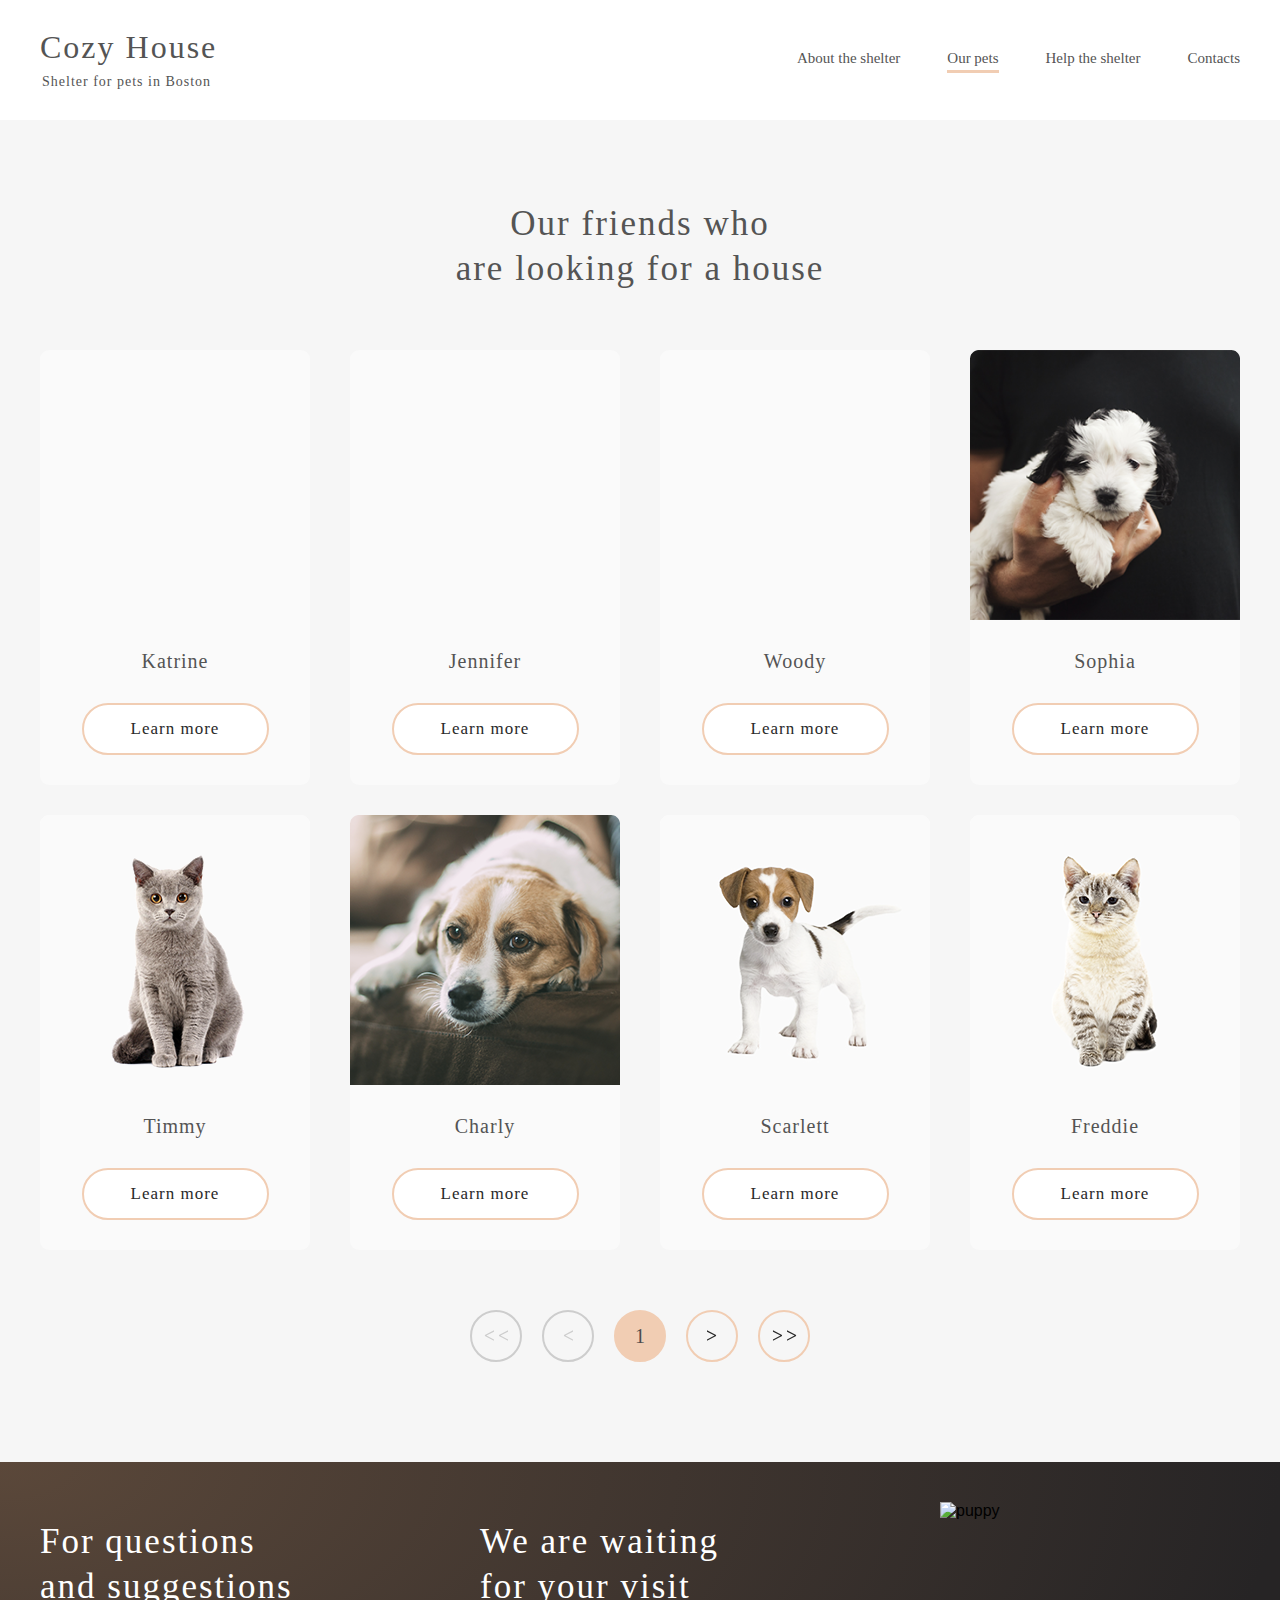
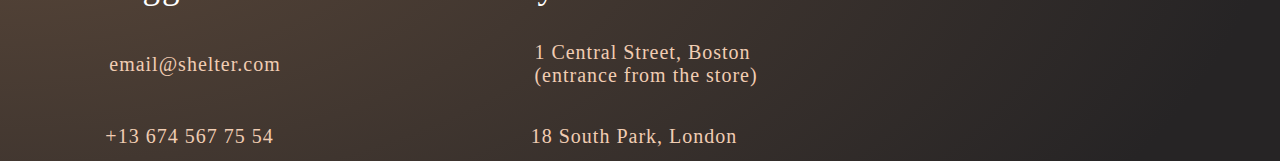
==== commit cc7416b3: "feat: add burger menu and breakpoints from 900px to 750px on main page" ====
--- a/shelter/pages/pets/index.html
+++ b/shelter/pages/pets/index.html
@@ -13,12 +13,14 @@
   <header class="header anchor" id="top">
     <div class="header__content">
       <div class="logo">
-        <h1 class="logo__title">Cozy House</h1>
-        <div class="logo__subtitle">Shelter for pets in Boston</div>
+        <a class="logo__link" href="../../pages/main/index.html#top">
+          <h1 class="logo__title">Cozy House</h1>
+          <div class="logo__subtitle">Shelter for pets in Boston</div>
+        </a>
       </div>
       <nav class="menu">
         <ul class="menu__list">
-          <li><a class="menu__list-item" href="../../pages/main/index.html#">About the shelter</a></li>
+          <li><a class="menu__list-item" href="../../pages/main/index.html#top">About the shelter</a></li>
           <li><a class="menu__list-item-pets-page menu__list-item--active" href="#top">Our pets</a></li>
           <li><a class="menu__list-item" href="../../pages/main/index.html#help">Help the shelter</a></li>
           <li><a class="menu__list-item" href="../../pages/main/index.html#footer">Contacts</a></li>
--- a/shelter/pages/pets/css/style.css
+++ b/shelter/pages/pets/css/style.css
@@ -1 +1 @@
-article,aside,details,figcaption,figure,footer,header,hgroup,nav,section,summary{display:block}audio,canvas,video{display:inline-block}audio:not([controls]){display:none;height:0}[hidden],template{display:none}html{background:#fff;color:#000;-webkit-text-size-adjust:100%;-ms-text-size-adjust:100%}html,button,input,select,textarea{font-family:sans-serif}body{margin:0 auto}a{background:transparent}a:focus{outline:thin dotted}a:hover,a:active{outline:0}h1{font-size:2em;margin:0.67em 0}h2{font-size:1.5em;margin:0.83em 0}h3{font-size:1.17em;margin:1em 0}h4{font-size:1em;margin:1.33em 0}h5{font-size:.83em;margin:1.67em 0}h6{font-size:.75em;margin:2.33em 0}abbr[title]{border-bottom:1px dotted}b,strong{font-weight:bold}dfn{font-style:italic}mark{background:#ff0;color:#000}code,kbd,pre,samp{font-family:monospace, serif;font-size:1em}pre{white-space:pre;white-space:pre-wrap;word-wrap:break-word}q{quotes:"“" "”" "‘" "’"}q:before,q:after{content:"";content:none}small{font-size:80%}sub,sup{font-size:75%;line-height:0;position:relative;vertical-align:baseline}sup{top:-0.5em}sub{bottom:-0.25em}img{border:0}svg:not(:root){overflow:hidden}figure{margin:0}fieldset{border:1px solid #c0c0c0;margin:0 2px;padding:0.35em 0.625em 0.75em}legend{border:0;padding:0;white-space:normal}button,input,select,textarea{font-family:inherit;font-size:100%;margin:0;vertical-align:baseline}button,input{line-height:normal}button,select{text-transform:none}button,html input[type="button"],input[type="reset"],input[type="submit"]{-webkit-appearance:button;cursor:pointer}button[disabled],input[disabled]{cursor:default}button::-moz-focus-inner,input::-moz-focus-inner{border:0;padding:0}textarea{overflow:auto;vertical-align:top}table{border-collapse:collapse;border-spacing:0}input[type="search"]{-webkit-appearance:textfield;-webkit-box-sizing:content-box;box-sizing:content-box}input[type="search"]::-webkit-search-cancel-button,input[type="search"]::-webkit-search-decoration{-webkit-appearance:none}input[type="checkbox"],input[type="radio"]{-webkit-box-sizing:border-box;box-sizing:border-box;padding:0}@font-face{font-family:"ArialRegular";src:url("../../../assets/fonts/Arial/ArialRegular/arial.ttf");font-style:normal;font-weight:400}@font-face{font-family:"ArialItalic";src:url("../../../assets/fonts/Arial/ArialItalic/ariali.ttf");font-style:italic;font-weight:400}@font-face{font-family:"GeorgiaRegular";src:url("../../../assets/fonts/Georgia/GeorgiaRegular/Georgia.ttf");font-style:normal;font-weight:400}@font-face{font-family:"GeorgiaItalic";src:url("../../../assets/fonts/Georgia/GeorgiaItalic/georgiai.ttf");font-style:italic;font-weight:400}html body .header .logo__subtitle,html body .header .menu__list-item,html body .header .menu__list-item-pets-page{font-family:"ArialRegular";font-style:normal;font-weight:400}html body .header .logo__title,html body .our-friends__content-button-number,html body .our-friends__column-pets-name,html body .our-friends__column-button,html body .content-title,html body .footer__container-title,html body .footer__link{font-family:"GeorgiaRegular";font-style:normal;font-weight:400}html body .header .logo__title{font-size:35px;line-height:35px}html body .content-title,html body .footer__container-title{font-size:35px;line-height:47px}html body .our-friends__content-button-number,html body .our-friends__column-pets-name,html body .footer__link{font-size:20px;line-height:23px}html body .header .menu__list-item,html body .header .menu__list-item-pets-page{font-size:15px;line-height:24px}html body .header .logo__subtitle{font-size:14px;line-height:16px}html body .our-friends__column-button{font-size:17px;line-height:22px}:root{scroll-behavior:smooth}html{background-color:#fff;cursor:url("../../../assets/icons/cursor.svg"),auto}html a{text-decoration:none}html body{max-width:1280px}html body .header{position:-webkit-sticky;position:sticky;top:0;z-index:5}html body .header__content{display:-ms-grid;display:grid;-ms-grid-columns:187px 443px;grid-template-columns:187px 443px;-webkit-box-pack:justify;-ms-flex-pack:justify;justify-content:space-between;padding:30px 40px 30px 40px;background-color:#fff}html body .header .logo{display:-webkit-box;display:-ms-flexbox;display:flex;-webkit-box-orient:vertical;-webkit-box-direction:normal;-ms-flex-direction:column;flex-direction:column}html body .header .logo__title{color:#545454;margin:0 0 9px 0}html body .header .logo__subtitle{color:#545454;padding-left:2px;letter-spacing:1px}html body .header .menu__list{display:-webkit-box;display:-ms-flexbox;display:flex;-webkit-box-pack:justify;-ms-flex-pack:justify;justify-content:space-between;list-style-type:none;padding:0}html body .header .menu__list-item{color:#545454;cursor:pointer;cursor:url("../../../assets/icons/cursor-hover.svg"),auto}html body .header .menu__list-item-pets-page{color:#545454;cursor:pointer;cursor:url("../../../assets/icons/cursor-hover.svg"),auto}html body .header .menu__list-item-pets-page:after{content:"";width:0%;border-bottom:3px solid #f1cdb3;display:block;position:relative;-webkit-transition:width 0.6s;transition:width 0.6s}html body .header .menu__list-item-pets-page:hover::after{width:100%}html body .header .menu__list-item-pets-page--active::after{width:100%}html body .header .menu__list-item:after{content:"";width:0%;border-bottom:3px solid #f1cdb3;display:block;position:relative;-webkit-transition:width 0.6s;transition:width 0.6s}html body .header .menu__list-item:hover::after{width:100%}html body .header .menu__list-item--active::after{width:100%}html body .our-friends{background-color:#f6f6f6;padding-bottom:100px}html body .our-friends__content{display:-webkit-box;display:-ms-flexbox;display:flex;-webkit-box-orient:vertical;-webkit-box-direction:normal;-ms-flex-direction:column;flex-direction:column}html body .our-friends__content-buttons{display:-webkit-box;display:-ms-flexbox;display:flex;-webkit-box-pack:center;-ms-flex-pack:center;justify-content:center;-webkit-box-align:center;-ms-flex-align:center;align-items:center;gap:20px}html body .our-friends__content-button{width:52px;height:52px;border-radius:100px;border:2px solid #f1cdb3;background-repeat:no-repeat;background-position:center center;background-color:#f6f6f6;-webkit-transition:0.6s;transition:0.6s}html body .our-friends__content-button:hover{background-color:#f1cdb3;cursor:url("../../../assets/icons/cursor-hover.svg"),auto}html body .our-friends__content-button .icon{fill:#292929}html body .our-friends__content-button-number{text-align:center;background-color:#f1cdb3;color:#4c4c4c;border-radius:100px;border:2px solid #f1cdb3;width:52px;height:52px}html body .our-friends__content-button--empty{border:2px solid #cdcdcd}html body .our-friends__content-button--empty:hover{background-color:#f6f6f6;cursor:url("../../../assets/icons/cursor-hover.svg"),auto}html body .our-friends__content-button--empty .icon{fill:#cdcdcd;-webkit-transition:0.6s;transition:0.6s}html body .our-friends__wrapper{display:-ms-grid;display:grid;-webkit-box-align:center;-ms-flex-align:center;align-items:center;-webkit-box-pack:space-evenly;-ms-flex-pack:space-evenly;justify-content:space-evenly;-ms-grid-columns:1fr;grid-template-columns:1fr;margin-bottom:60px;grid-gap:13px}html body .our-friends__container{display:-webkit-box;display:-ms-flexbox;display:flex;-webkit-box-pack:space-evenly;-ms-flex-pack:space-evenly;justify-content:space-evenly;-webkit-box-align:center;-ms-flex-align:center;align-items:center;gap:30px 0px;-ms-flex-wrap:wrap;flex-wrap:wrap}html body .our-friends__column{height:435px;-webkit-transition:0.6s;transition:0.6s;border-radius:9px;background-color:#fafafa;display:-ms-grid;display:grid}html body .our-friends__column:nth-child(1) .our-friends__column-image{background-image:url("../../../assets/images/pets-katrine.png")}html body .our-friends__column:nth-child(2) .our-friends__column-image{background-image:url("../../../assets/images/pets-jennifer.png")}html body .our-friends__column:nth-child(3) .our-friends__column-image{background-image:url("../../../assets/images/pets-woody.png")}html body .our-friends__column:nth-child(4) .our-friends__column-image{background-image:url("../../../assets/images/pets-sophia.png")}html body .our-friends__column:nth-child(5) .our-friends__column-image{background-image:url("../../../assets/images/pets-timmy.png")}html body .our-friends__column:nth-child(6) .our-friends__column-image{background-image:url("../../../assets/images/pets-charly.png")}html body .our-friends__column:nth-child(7) .our-friends__column-image{background-image:url("../../../assets/images/pets-scarlet.png")}html body .our-friends__column:nth-child(8) .our-friends__column-image{background-image:url("../../../assets/images/pets-freddie.png")}html body .our-friends__column:hover{-webkit-box-shadow:15px 15px 10px -10px rgba(0,0,0,0.3),0 1px 0px rgba(0,0,0,0.1);box-shadow:15px 15px 10px -10px rgba(0,0,0,0.3),0 1px 0px rgba(0,0,0,0.1);cursor:url("../../../assets/icons/cursor-hover.svg"),auto}html body .our-friends__column-item{display:-webkit-box;display:-ms-flexbox;display:flex;-webkit-box-orient:vertical;-webkit-box-direction:normal;-ms-flex-direction:column;flex-direction:column;-webkit-box-pack:start;-ms-flex-pack:start;justify-content:start;-webkit-box-align:center;-ms-flex-align:center;align-items:center;gap:30px;text-align:center;border-radius:9px}html body .our-friends__column-image{background-position:center center;background-repeat:no-repeat;width:270px;height:270px}html body .our-friends__column-pets-name{color:#545454;letter-spacing:1px;padding:0 10px 0 10px}html body .our-friends__column-button{color:#292929;background-color:#fff;border-radius:100px;max-width:187px;width:100%;height:52px;letter-spacing:1px;-webkit-transition:0.6s;transition:0.6s;border:2px solid #f1cdb3;position:relative;overflow:hidden;z-index:1}html body .our-friends__column-button:after{content:'';position:absolute;display:block;background-color:#f1cdb3;top:0;left:50%;-webkit-transform:translateX(-50%);transform:translateX(-50%);width:0;height:100%;z-index:-1;-webkit-transition:width 0.4s ease-in-out;transition:width 0.4s ease-in-out}html body .our-friends__column-button:hover{cursor:url("../../../assets/icons/cursor-hover.svg"),auto;outline:0}html body .our-friends__column-button:hover:after{width:110%}html body .content-title{color:#545454;display:-webkit-box;display:-ms-flexbox;display:flex;-webkit-box-pack:center;-ms-flex-pack:center;justify-content:center;-webkit-box-align:center;-ms-flex-align:center;align-items:center;text-align:center;letter-spacing:2px;margin-top:0;margin-bottom:57px;padding-top:79px}html body .footer{padding:0px 40px 0 40px;background-image:url("../../../assets/images/noise_transparent@2x.png"),radial-gradient(100% 215.42% at 0% 0%, #5b483a 0%, #262425 100%)}html body .footer__content{padding-top:40px;-webkit-box-pack:justify;-ms-flex-pack:justify;justify-content:space-between;display:-ms-grid;display:grid;-ms-grid-columns:minmax(auto, 740px) 300px;grid-template-columns:minmax(auto, 740px) 300px}html body .footer__container{display:-webkit-box;display:-ms-flexbox;display:flex;-webkit-box-orient:vertical;-webkit-box-direction:normal;-ms-flex-direction:column;flex-direction:column;gap:30px}html body .footer__container-inner{display:-webkit-box;display:-ms-flexbox;display:flex;gap:60px;-webkit-box-pack:justify;-ms-flex-pack:justify;justify-content:space-between;padding-right:20px}html body .footer__container-title{color:#fff;width:280px;margin:0;letter-spacing:2px;padding-top:15px}html body .footer__items{display:-ms-grid;display:grid;-ms-grid-columns:251px 302px;grid-template-columns:251px 302px;grid-gap:22px 60px;-webkit-box-pack:justify;-ms-flex-pack:justify;justify-content:space-between;margin:0;padding:0}html body .footer__item{display:-webkit-box;display:-ms-flexbox;display:flex;-webkit-box-pack:center;-ms-flex-pack:center;justify-content:center;-webkit-box-align:center;-ms-flex-align:center;align-items:center;width:310px;height:50px}html body .footer__item:nth-child(1){background-image:url("../../../assets/icons/mail.svg");background-repeat:no-repeat;background-position:0% 50%}html body .footer__item:nth-child(2),html body .footer__item:nth-child(4){background-image:url("../../../assets/icons/pin.svg");background-repeat:no-repeat;background-position:0% 50%}html body .footer__item:nth-child(3){background-image:url("../../../assets/icons/phone.svg");background-repeat:no-repeat;background-position:0% 50%}html body .footer__item:nth-child(2) .footer__link{margin-left:26px}html body .footer__item:nth-child(3) .footer__link{margin-right:11px}html body .footer__item:nth-child(4) .footer__link{margin-left:2px}html body .footer__link{color:#f1cdb3;letter-spacing:1px;-webkit-transition:0.6s;transition:0.6s}html body .footer__link:hover{color:#f6f6f6;cursor:url("../../../assets/icons/cursor-hover.svg"),auto}
+article,aside,details,figcaption,figure,footer,header,hgroup,nav,section,summary{display:block}audio,canvas,video{display:inline-block}audio:not([controls]){display:none;height:0}[hidden],template{display:none}html{background:#fff;color:#000;-webkit-text-size-adjust:100%;-ms-text-size-adjust:100%}html,button,input,select,textarea{font-family:sans-serif}body{margin:0 auto}a{background:transparent}a:focus{outline:thin dotted}a:hover,a:active{outline:0}h1{font-size:2em;margin:0.67em 0}h2{font-size:1.5em;margin:0.83em 0}h3{font-size:1.17em;margin:1em 0}h4{font-size:1em;margin:1.33em 0}h5{font-size:.83em;margin:1.67em 0}h6{font-size:.75em;margin:2.33em 0}abbr[title]{border-bottom:1px dotted}b,strong{font-weight:bold}dfn{font-style:italic}mark{background:#ff0;color:#000}code,kbd,pre,samp{font-family:monospace, serif;font-size:1em}pre{white-space:pre;white-space:pre-wrap;word-wrap:break-word}q{quotes:"“" "”" "‘" "’"}q:before,q:after{content:"";content:none}small{font-size:80%}sub,sup{font-size:75%;line-height:0;position:relative;vertical-align:baseline}sup{top:-0.5em}sub{bottom:-0.25em}img{border:0}svg:not(:root){overflow:hidden}figure{margin:0}fieldset{border:1px solid #c0c0c0;margin:0 2px;padding:0.35em 0.625em 0.75em}legend{border:0;padding:0;white-space:normal}button,input,select,textarea{font-family:inherit;font-size:100%;margin:0;vertical-align:baseline}button,input{line-height:normal}button,select{text-transform:none}button,html input[type="button"],input[type="reset"],input[type="submit"]{-webkit-appearance:button;cursor:pointer}button[disabled],input[disabled]{cursor:default}button::-moz-focus-inner,input::-moz-focus-inner{border:0;padding:0}textarea{overflow:auto;vertical-align:top}table{border-collapse:collapse;border-spacing:0}input[type="search"]{-webkit-appearance:textfield;-webkit-box-sizing:content-box;box-sizing:content-box}input[type="search"]::-webkit-search-cancel-button,input[type="search"]::-webkit-search-decoration{-webkit-appearance:none}input[type="checkbox"],input[type="radio"]{-webkit-box-sizing:border-box;box-sizing:border-box;padding:0}@font-face{font-family:"ArialRegular";src:url("../../../assets/fonts/Arial/ArialRegular/arial.ttf");font-style:normal;font-weight:400}@font-face{font-family:"ArialItalic";src:url("../../../assets/fonts/Arial/ArialItalic/ariali.ttf");font-style:italic;font-weight:400}@font-face{font-family:"GeorgiaRegular";src:url("../../../assets/fonts/Georgia/GeorgiaRegular/Georgia.ttf");font-style:normal;font-weight:400}@font-face{font-family:"GeorgiaItalic";src:url("../../../assets/fonts/Georgia/GeorgiaItalic/georgiai.ttf");font-style:italic;font-weight:400}.header .logo__subtitle,.header .menu__list-item,.header .menu__list-item-pets-page{font-family:"ArialRegular";font-style:normal;font-weight:400}.header .logo__title,.our-friends__content-button-number,.our-friends__column-pets-name,.our-friends__column-button,.content-title,.footer__container-title,.footer__link{font-family:"GeorgiaRegular";font-style:normal;font-weight:400}.header .logo__title{font-size:32px;line-height:35px}.content-title,.footer__container-title{font-size:35px;line-height:45px}.our-friends__content-button-number,.our-friends__column-pets-name,.footer__link{font-size:20px;line-height:23px}.header .menu__list-item,.header .menu__list-item-pets-page{font-size:15px;line-height:24px}.header .logo__subtitle{font-size:14px;line-height:16px}.our-friends__column-button{font-size:17px;line-height:22px}.header{position:-webkit-sticky;position:sticky;top:0;z-index:5}.header__content{display:-ms-grid;display:grid;-ms-grid-columns:187px 443px;grid-template-columns:187px 443px;-webkit-box-pack:justify;-ms-flex-pack:justify;justify-content:space-between;padding:30px 40px 30px 40px;background-color:#fff}.header .logo{display:-webkit-box;display:-ms-flexbox;display:flex;-webkit-box-orient:vertical;-webkit-box-direction:normal;-ms-flex-direction:column;flex-direction:column}.header .logo__link{cursor:pointer;cursor:url("../../../assets/icons/cursor-hover.svg"),auto}.header .logo__title{color:#545454;margin:0 0 9px 0;letter-spacing:2px}.header .logo__subtitle{color:#545454;padding-left:2px;letter-spacing:1px}.header .menu__list{display:-webkit-box;display:-ms-flexbox;display:flex;-webkit-box-pack:justify;-ms-flex-pack:justify;justify-content:space-between;list-style-type:none;padding:0}.header .menu__list-item{color:#545454;cursor:pointer;cursor:url("../../../assets/icons/cursor-hover.svg"),auto}.header .menu__list-item-pets-page{color:#545454;cursor:pointer;cursor:url("../../../assets/icons/cursor-hover.svg"),auto}.header .menu__list-item-pets-page:after{content:"";width:0%;border-bottom:3px solid #f1cdb3;display:block;position:relative;-webkit-transition:width 0.6s;transition:width 0.6s}.header .menu__list-item-pets-page:hover::after{width:100%}.header .menu__list-item-pets-page--active::after{width:100%}.header .menu__list-item:after{content:"";width:0%;border-bottom:3px solid #f1cdb3;display:block;position:relative;-webkit-transition:width 0.6s;transition:width 0.6s}.header .menu__list-item:hover::after{width:100%}.header .menu__list-item--active::after{width:100%}.our-friends{background-color:#f6f6f6;padding-bottom:100px}.our-friends__content{display:-webkit-box;display:-ms-flexbox;display:flex;-webkit-box-orient:vertical;-webkit-box-direction:normal;-ms-flex-direction:column;flex-direction:column}.our-friends__content-buttons{display:-webkit-box;display:-ms-flexbox;display:flex;-webkit-box-pack:center;-ms-flex-pack:center;justify-content:center;-webkit-box-align:center;-ms-flex-align:center;align-items:center;gap:20px}.our-friends__content-button{width:52px;height:52px;border-radius:100px;border:2px solid #f1cdb3;background-repeat:no-repeat;background-position:center center;background-color:#f6f6f6;-webkit-transition:0.6s;transition:0.6s}.our-friends__content-button:hover{background-color:#f1cdb3;cursor:url("../../../assets/icons/cursor-hover.svg"),auto}.our-friends__content-button .icon{fill:#292929}.our-friends__content-button-number{text-align:center;background-color:#f1cdb3;color:#4c4c4c;border-radius:100px;border:2px solid #f1cdb3;width:52px;height:52px}.our-friends__content-button--empty{border:2px solid #cdcdcd}.our-friends__content-button--empty:hover{background-color:#f6f6f6;cursor:url("../../../assets/icons/cursor-hover.svg"),auto}.our-friends__content-button--empty .icon{fill:#cdcdcd;-webkit-transition:0.6s;transition:0.6s}.our-friends__wrapper{display:-ms-grid;display:grid;-webkit-box-align:center;-ms-flex-align:center;align-items:center;-webkit-box-pack:space-evenly;-ms-flex-pack:space-evenly;justify-content:space-evenly;-ms-grid-columns:1fr;grid-template-columns:1fr;margin-bottom:60px;grid-gap:13px}.our-friends__container{display:-webkit-box;display:-ms-flexbox;display:flex;-webkit-box-pack:space-evenly;-ms-flex-pack:space-evenly;justify-content:space-evenly;-webkit-box-align:center;-ms-flex-align:center;align-items:center;gap:30px 0px;-ms-flex-wrap:wrap;flex-wrap:wrap}.our-friends__column{height:435px;-webkit-transition:0.6s;transition:0.6s;border-radius:9px;background-color:#fafafa;display:-ms-grid;display:grid}.our-friends__column:nth-child(1) .our-friends__column-image{background-image:url("../../../assets/images/pets-katrine.png")}.our-friends__column:nth-child(2) .our-friends__column-image{background-image:url("../../../assets/images/pets-jennifer.png")}.our-friends__column:nth-child(3) .our-friends__column-image{background-image:url("../../../assets/images/pets-woody.png")}.our-friends__column:nth-child(4) .our-friends__column-image{background-image:url("../../../assets/images/pets-sophia.png")}.our-friends__column:nth-child(5) .our-friends__column-image{background-image:url("../../../assets/images/pets-timmy.png")}.our-friends__column:nth-child(6) .our-friends__column-image{background-image:url("../../../assets/images/pets-charly.png")}.our-friends__column:nth-child(7) .our-friends__column-image{background-image:url("../../../assets/images/pets-scarlet.png")}.our-friends__column:nth-child(8) .our-friends__column-image{background-image:url("../../../assets/images/pets-freddie.png")}.our-friends__column:hover{-webkit-box-shadow:15px 15px 10px -10px rgba(0,0,0,0.3),0 1px 0px rgba(0,0,0,0.1);box-shadow:15px 15px 10px -10px rgba(0,0,0,0.3),0 1px 0px rgba(0,0,0,0.1);cursor:url("../../../assets/icons/cursor-hover.svg"),auto}.our-friends__column-item{display:-webkit-box;display:-ms-flexbox;display:flex;-webkit-box-orient:vertical;-webkit-box-direction:normal;-ms-flex-direction:column;flex-direction:column;-webkit-box-pack:start;-ms-flex-pack:start;justify-content:start;-webkit-box-align:center;-ms-flex-align:center;align-items:center;gap:30px;text-align:center;border-radius:9px}.our-friends__column-image{background-position:center center;background-repeat:no-repeat;width:270px;height:270px}.our-friends__column-pets-name{color:#545454;letter-spacing:1px;padding:0 10px 0 10px}.our-friends__column-button{color:#292929;background-color:#fff;border-radius:100px;max-width:187px;width:100%;height:52px;letter-spacing:1px;-webkit-transition:0.6s;transition:0.6s;border:2px solid #f1cdb3;position:relative;overflow:hidden;z-index:1}.our-friends__column-button:after{content:'';position:absolute;display:block;background-color:#f1cdb3;top:0;left:50%;-webkit-transform:translateX(-50%);transform:translateX(-50%);width:0;height:100%;z-index:-1;-webkit-transition:width 0.4s ease-in-out;transition:width 0.4s ease-in-out}.our-friends__column-button:hover{cursor:url("../../../assets/icons/cursor-hover.svg"),auto;outline:0}.our-friends__column-button:hover:after{width:110%}.content-title{color:#545454;display:-webkit-box;display:-ms-flexbox;display:flex;-webkit-box-pack:center;-ms-flex-pack:center;justify-content:center;-webkit-box-align:center;-ms-flex-align:center;align-items:center;text-align:center;letter-spacing:2px;margin-top:0;margin-bottom:59px;padding-top:81px}.footer{padding:0px 40px 0 40px;background-image:url("../../../assets/images/noise_transparent@2x.png"),radial-gradient(100% 215.42% at 0% 0%, #5b483a 0%, #262425 100%)}.footer__content{padding-top:40px;-webkit-box-pack:justify;-ms-flex-pack:justify;justify-content:space-between;display:-ms-grid;display:grid;-ms-grid-columns:minmax(auto, 740px) 300px;grid-template-columns:minmax(auto, 740px) 300px}.footer__container{display:-webkit-box;display:-ms-flexbox;display:flex;-webkit-box-orient:vertical;-webkit-box-direction:normal;-ms-flex-direction:column;flex-direction:column;gap:30px}.footer__container-inner{display:-webkit-box;display:-ms-flexbox;display:flex;gap:60px;-webkit-box-pack:justify;-ms-flex-pack:justify;justify-content:space-between;padding-right:20px}.footer__container-title{color:#fff;width:280px;margin:0;letter-spacing:2px;padding-top:17px}.footer__items{display:-ms-grid;display:grid;-ms-grid-columns:251px 302px;grid-template-columns:251px 302px;grid-gap:22px 60px;-webkit-box-pack:justify;-ms-flex-pack:justify;justify-content:space-between;margin:0;padding:0}.footer__item{display:-webkit-box;display:-ms-flexbox;display:flex;-webkit-box-pack:center;-ms-flex-pack:center;justify-content:center;-webkit-box-align:center;-ms-flex-align:center;align-items:center;width:310px;height:50px}.footer__item:nth-child(1){background-image:url("../../../assets/icons/mail.svg");background-repeat:no-repeat;background-position:0% 50%}.footer__item:nth-child(2),.footer__item:nth-child(4){background-image:url("../../../assets/icons/pin.svg");background-repeat:no-repeat;background-position:0% 50%}.footer__item:nth-child(3){background-image:url("../../../assets/icons/phone.svg");background-repeat:no-repeat;background-position:0% 50%}.footer__item:nth-child(2) .footer__link{margin-left:26px}.footer__item:nth-child(3) .footer__link{margin-right:11px}.footer__item:nth-child(4) .footer__link{margin-left:2px}.footer__link{color:#f1cdb3;letter-spacing:1px;-webkit-transition:0.6s;transition:0.6s}.footer__link:hover{color:#f6f6f6;cursor:url("../../../assets/icons/cursor-hover.svg"),auto}:root{scroll-behavior:smooth}html{background-color:#fff;cursor:url("../../../assets/icons/cursor.svg"),auto}html a{text-decoration:none}html body{max-width:1280px}
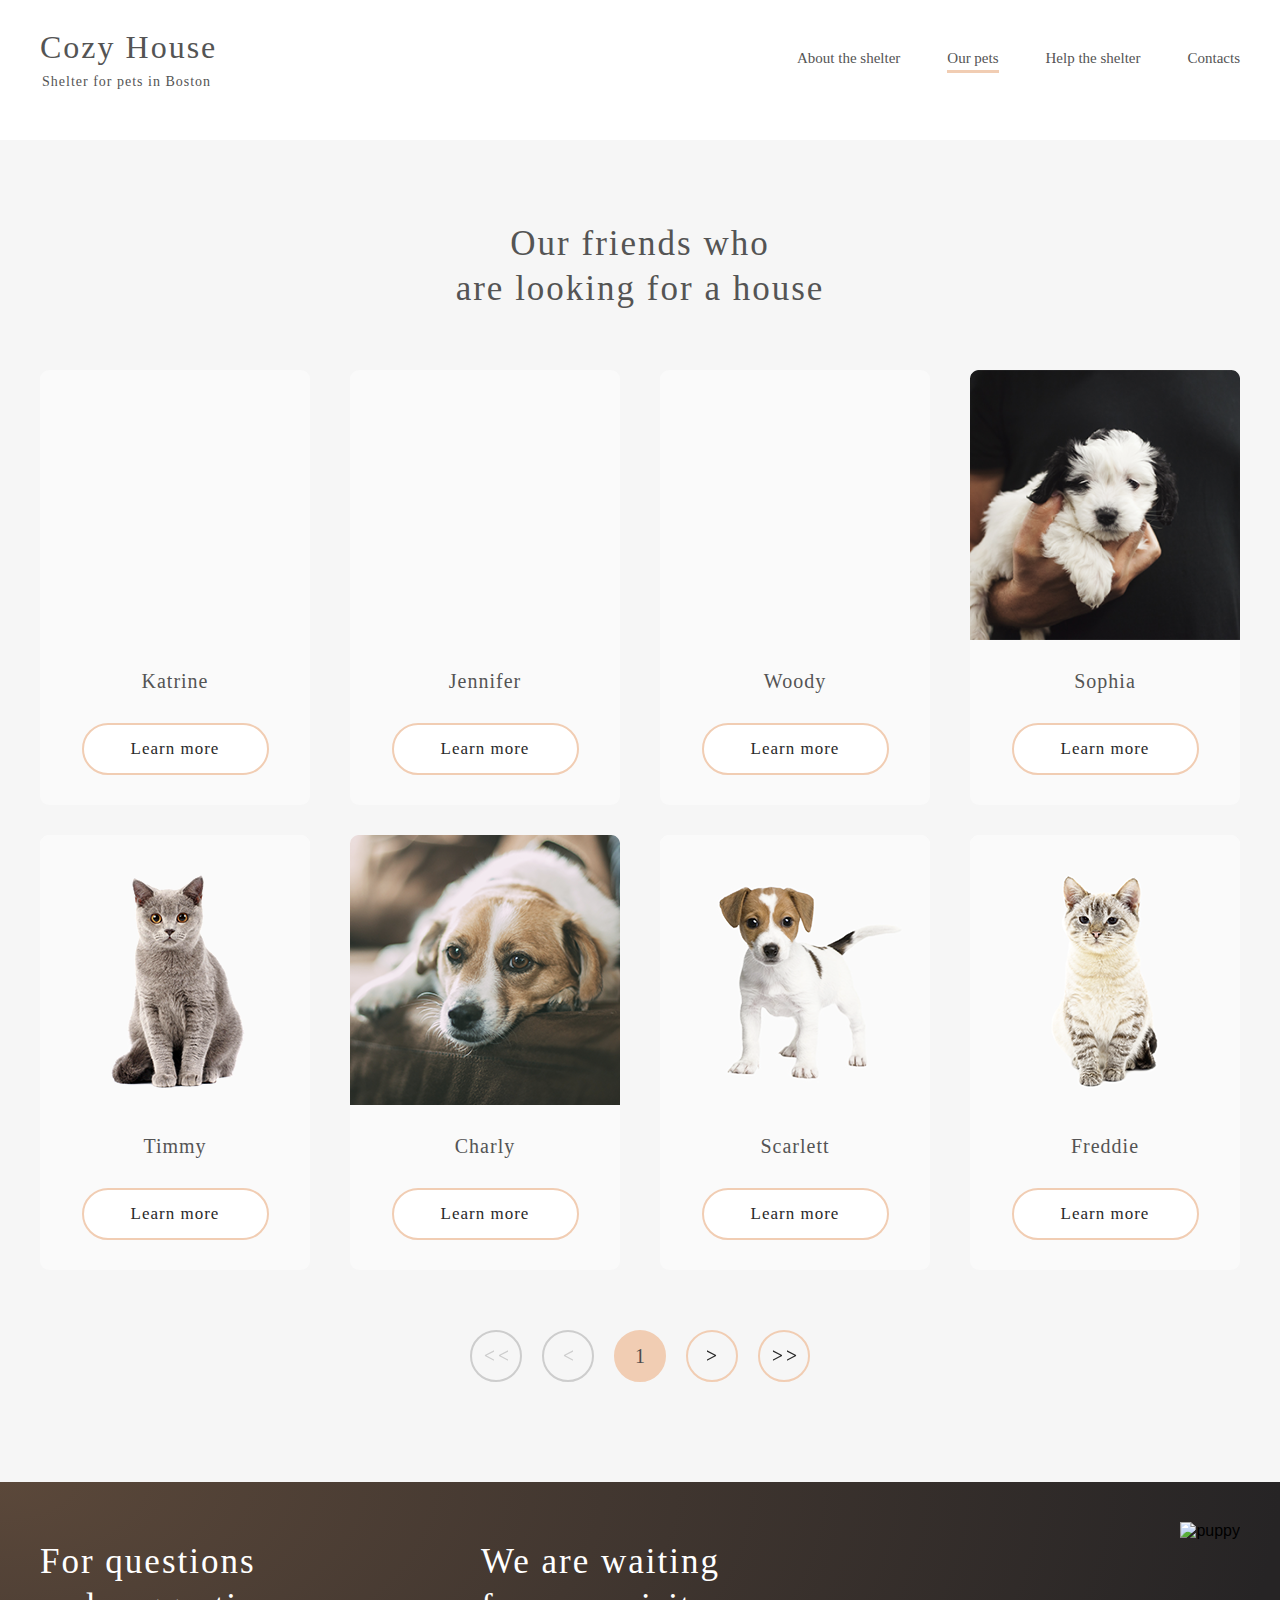
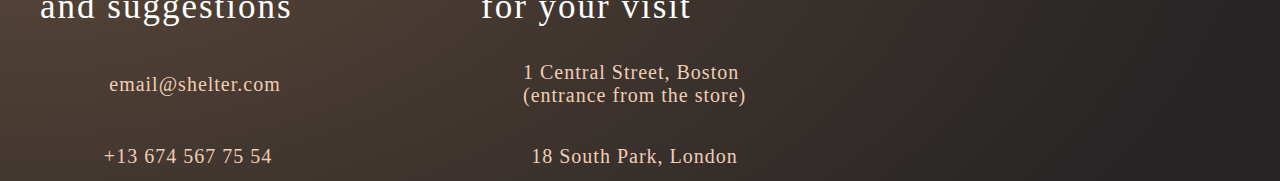
==== commit 1e27187d: "feat: add breakpoints for header and footer on pet page" ====
--- a/shelter/pages/pets/index.html
+++ b/shelter/pages/pets/index.html
@@ -26,6 +26,12 @@
           <li><a class="menu__list-item" href="../../pages/main/index.html#footer">Contacts</a></li>
         </ul>
       </nav>
+      <button class="menu__burger-button">
+        <span class="line line1"></span>
+        <span class="line line2"></span>
+        <span class="line line3"></span>
+      </button>
+      <div class="menu__overlay"></div>
     </div>
   </header>
   <main>
@@ -121,41 +127,46 @@
         </div>
       </div>
     </section>
-    <footer class="footer">
-      <div class="footer__content">
-        <div class="footer__container">
-          <div class="footer__container-inner">
-            <h3 class="footer__container-title">For questions and suggestions</h3>
-            <h3 class="footer__container-title">We are waiting for your visit</h3>
-          </div>
+  </main>
+  <footer class="footer">
+    <div class="footer__content">
+      <div class="footer__container">
+        <div class="footer__container-column">
+          <h3 class="footer__container-title">For questions and suggestions</h3>
           <ul class="footer__items">
-            <li class="footer__item">
-              <a class="footer__link" href="mailto:email@shelter.com">email@shelter.com</a>
+            <li class="footer__item footer__item-email">
+              <a class="footer__link footer__link-email" href="mailto:email@shelter.com">email@shelter.com</a>
             </li>
-            <li class="footer__item">
-              <a class="footer__link"
+            <li class="footer__item footer__item-phone">
+              <a class="footer__link footer__link-phone" href="tel:+136745677554">+13 674 567 75 54</a>
+            </li>
+          </ul>
+        </div>
+        <div class="footer__container-column">
+          <h3 class="footer__container-title">We are waiting for your visit</h3>
+          <ul class="footer__items">
+            <li class="footer__item footer__item-geo">
+              <a class="footer__link footer__link-geo"
                 href="https://www.google.com/maps/place/%D0%94%D0%B6%D0%BE%D1%80%D0%B4%D0%B6%D1%82%D0%B0%D1%83%D0%BD+%D0%A5%D0%BE%D0%BC%D1%81/@42.2667344,-71.1749491,14z/data=!4m5!3m4!1s0x89e37f02723dfdef:0x98a95b7f1964c50!8m2!3d42.2585659!4d-71.1445632">1
-                Central Street, Boston <br>(entrance from the store)</a>
+                Central Street, Boston (entrance from the store)</a>
             </li>
-            <li class="footer__item">
-              <a class="footer__link" href="tel:+136745677554">+13 674 567 75 54</a>
-            </li>
-            <li class="footer__item">
-              <a class="footer__link"
+            <li class="footer__item footer__item-geo">
+              <a class="footer__link footer__link-geo"
                 href="https://www.google.com/maps/place/Asda+Clapham+Junction+Superstore/@51.4751891,-0.1873126,13.5z/data=!3m1!5s0x487605988f9e0079:0x57c1fe46069627d7!4m5!3m4!1s0x487605988f5e93f3:0x9ce7153e253c5fac!8m2!3d51.465371!4d-0.164962">18
                 South Park, London </a>
             </li>
           </ul>
         </div>
-        <div class="footer__content-img">
-          <picture>
-            <source srcset="../../assets/images/footer-puppy.png" type="image/png" media="(min-width:1024px)">
-            <img class="footer__content-image image" src="../../assets/images/footer-puppy.png" alt="puppy">
-          </picture>
-        </div>
       </div>
-    </footer>
-  </main>
+      <div class="footer__content-img">
+        <picture>
+          <source srcset="../../assets/images/footer-puppy320.png" type="image/png" media="(max-width:550px)">
+          <img class="footer__content-image image" src="../../assets/images/footer-puppy.png" alt="puppy">
+        </picture>
+      </div>
+    </div>
+  </footer>
+  <script type="module" src="./script.js"></script>
 </body>
 
 </html>--- a/shelter/pages/pets/css/style.css
+++ b/shelter/pages/pets/css/style.css
@@ -1 +1 @@
-article,aside,details,figcaption,figure,footer,header,hgroup,nav,section,summary{display:block}audio,canvas,video{display:inline-block}audio:not([controls]){display:none;height:0}[hidden],template{display:none}html{background:#fff;color:#000;-webkit-text-size-adjust:100%;-ms-text-size-adjust:100%}html,button,input,select,textarea{font-family:sans-serif}body{margin:0 auto}a{background:transparent}a:focus{outline:thin dotted}a:hover,a:active{outline:0}h1{font-size:2em;margin:0.67em 0}h2{font-size:1.5em;margin:0.83em 0}h3{font-size:1.17em;margin:1em 0}h4{font-size:1em;margin:1.33em 0}h5{font-size:.83em;margin:1.67em 0}h6{font-size:.75em;margin:2.33em 0}abbr[title]{border-bottom:1px dotted}b,strong{font-weight:bold}dfn{font-style:italic}mark{background:#ff0;color:#000}code,kbd,pre,samp{font-family:monospace, serif;font-size:1em}pre{white-space:pre;white-space:pre-wrap;word-wrap:break-word}q{quotes:"“" "”" "‘" "’"}q:before,q:after{content:"";content:none}small{font-size:80%}sub,sup{font-size:75%;line-height:0;position:relative;vertical-align:baseline}sup{top:-0.5em}sub{bottom:-0.25em}img{border:0}svg:not(:root){overflow:hidden}figure{margin:0}fieldset{border:1px solid #c0c0c0;margin:0 2px;padding:0.35em 0.625em 0.75em}legend{border:0;padding:0;white-space:normal}button,input,select,textarea{font-family:inherit;font-size:100%;margin:0;vertical-align:baseline}button,input{line-height:normal}button,select{text-transform:none}button,html input[type="button"],input[type="reset"],input[type="submit"]{-webkit-appearance:button;cursor:pointer}button[disabled],input[disabled]{cursor:default}button::-moz-focus-inner,input::-moz-focus-inner{border:0;padding:0}textarea{overflow:auto;vertical-align:top}table{border-collapse:collapse;border-spacing:0}input[type="search"]{-webkit-appearance:textfield;-webkit-box-sizing:content-box;box-sizing:content-box}input[type="search"]::-webkit-search-cancel-button,input[type="search"]::-webkit-search-decoration{-webkit-appearance:none}input[type="checkbox"],input[type="radio"]{-webkit-box-sizing:border-box;box-sizing:border-box;padding:0}@font-face{font-family:"ArialRegular";src:url("../../../assets/fonts/Arial/ArialRegular/arial.ttf");font-style:normal;font-weight:400}@font-face{font-family:"ArialItalic";src:url("../../../assets/fonts/Arial/ArialItalic/ariali.ttf");font-style:italic;font-weight:400}@font-face{font-family:"GeorgiaRegular";src:url("../../../assets/fonts/Georgia/GeorgiaRegular/Georgia.ttf");font-style:normal;font-weight:400}@font-face{font-family:"GeorgiaItalic";src:url("../../../assets/fonts/Georgia/GeorgiaItalic/georgiai.ttf");font-style:italic;font-weight:400}.header .logo__subtitle,.header .menu__list-item,.header .menu__list-item-pets-page{font-family:"ArialRegular";font-style:normal;font-weight:400}.header .logo__title,.our-friends__content-button-number,.our-friends__column-pets-name,.our-friends__column-button,.content-title,.footer__container-title,.footer__link{font-family:"GeorgiaRegular";font-style:normal;font-weight:400}.header .logo__title{font-size:32px;line-height:35px}.content-title,.footer__container-title{font-size:35px;line-height:45px}.our-friends__content-button-number,.our-friends__column-pets-name,.footer__link{font-size:20px;line-height:23px}.header .menu__list-item,.header .menu__list-item-pets-page{font-size:15px;line-height:24px}.header .logo__subtitle{font-size:14px;line-height:16px}.our-friends__column-button{font-size:17px;line-height:22px}.header{position:-webkit-sticky;position:sticky;top:0;z-index:5}.header__content{display:-ms-grid;display:grid;-ms-grid-columns:187px 443px;grid-template-columns:187px 443px;-webkit-box-pack:justify;-ms-flex-pack:justify;justify-content:space-between;padding:30px 40px 30px 40px;background-color:#fff}.header .logo{display:-webkit-box;display:-ms-flexbox;display:flex;-webkit-box-orient:vertical;-webkit-box-direction:normal;-ms-flex-direction:column;flex-direction:column}.header .logo__link{cursor:pointer;cursor:url("../../../assets/icons/cursor-hover.svg"),auto}.header .logo__title{color:#545454;margin:0 0 9px 0;letter-spacing:2px}.header .logo__subtitle{color:#545454;padding-left:2px;letter-spacing:1px}.header .menu__list{display:-webkit-box;display:-ms-flexbox;display:flex;-webkit-box-pack:justify;-ms-flex-pack:justify;justify-content:space-between;list-style-type:none;padding:0}.header .menu__list-item{color:#545454;cursor:pointer;cursor:url("../../../assets/icons/cursor-hover.svg"),auto}.header .menu__list-item-pets-page{color:#545454;cursor:pointer;cursor:url("../../../assets/icons/cursor-hover.svg"),auto}.header .menu__list-item-pets-page:after{content:"";width:0%;border-bottom:3px solid #f1cdb3;display:block;position:relative;-webkit-transition:width 0.6s;transition:width 0.6s}.header .menu__list-item-pets-page:hover::after{width:100%}.header .menu__list-item-pets-page--active::after{width:100%}.header .menu__list-item:after{content:"";width:0%;border-bottom:3px solid #f1cdb3;display:block;position:relative;-webkit-transition:width 0.6s;transition:width 0.6s}.header .menu__list-item:hover::after{width:100%}.header .menu__list-item--active::after{width:100%}.our-friends{background-color:#f6f6f6;padding-bottom:100px}.our-friends__content{display:-webkit-box;display:-ms-flexbox;display:flex;-webkit-box-orient:vertical;-webkit-box-direction:normal;-ms-flex-direction:column;flex-direction:column}.our-friends__content-buttons{display:-webkit-box;display:-ms-flexbox;display:flex;-webkit-box-pack:center;-ms-flex-pack:center;justify-content:center;-webkit-box-align:center;-ms-flex-align:center;align-items:center;gap:20px}.our-friends__content-button{width:52px;height:52px;border-radius:100px;border:2px solid #f1cdb3;background-repeat:no-repeat;background-position:center center;background-color:#f6f6f6;-webkit-transition:0.6s;transition:0.6s}.our-friends__content-button:hover{background-color:#f1cdb3;cursor:url("../../../assets/icons/cursor-hover.svg"),auto}.our-friends__content-button .icon{fill:#292929}.our-friends__content-button-number{text-align:center;background-color:#f1cdb3;color:#4c4c4c;border-radius:100px;border:2px solid #f1cdb3;width:52px;height:52px}.our-friends__content-button--empty{border:2px solid #cdcdcd}.our-friends__content-button--empty:hover{background-color:#f6f6f6;cursor:url("../../../assets/icons/cursor-hover.svg"),auto}.our-friends__content-button--empty .icon{fill:#cdcdcd;-webkit-transition:0.6s;transition:0.6s}.our-friends__wrapper{display:-ms-grid;display:grid;-webkit-box-align:center;-ms-flex-align:center;align-items:center;-webkit-box-pack:space-evenly;-ms-flex-pack:space-evenly;justify-content:space-evenly;-ms-grid-columns:1fr;grid-template-columns:1fr;margin-bottom:60px;grid-gap:13px}.our-friends__container{display:-webkit-box;display:-ms-flexbox;display:flex;-webkit-box-pack:space-evenly;-ms-flex-pack:space-evenly;justify-content:space-evenly;-webkit-box-align:center;-ms-flex-align:center;align-items:center;gap:30px 0px;-ms-flex-wrap:wrap;flex-wrap:wrap}.our-friends__column{height:435px;-webkit-transition:0.6s;transition:0.6s;border-radius:9px;background-color:#fafafa;display:-ms-grid;display:grid}.our-friends__column:nth-child(1) .our-friends__column-image{background-image:url("../../../assets/images/pets-katrine.png")}.our-friends__column:nth-child(2) .our-friends__column-image{background-image:url("../../../assets/images/pets-jennifer.png")}.our-friends__column:nth-child(3) .our-friends__column-image{background-image:url("../../../assets/images/pets-woody.png")}.our-friends__column:nth-child(4) .our-friends__column-image{background-image:url("../../../assets/images/pets-sophia.png")}.our-friends__column:nth-child(5) .our-friends__column-image{background-image:url("../../../assets/images/pets-timmy.png")}.our-friends__column:nth-child(6) .our-friends__column-image{background-image:url("../../../assets/images/pets-charly.png")}.our-friends__column:nth-child(7) .our-friends__column-image{background-image:url("../../../assets/images/pets-scarlet.png")}.our-friends__column:nth-child(8) .our-friends__column-image{background-image:url("../../../assets/images/pets-freddie.png")}.our-friends__column:hover{-webkit-box-shadow:15px 15px 10px -10px rgba(0,0,0,0.3),0 1px 0px rgba(0,0,0,0.1);box-shadow:15px 15px 10px -10px rgba(0,0,0,0.3),0 1px 0px rgba(0,0,0,0.1);cursor:url("../../../assets/icons/cursor-hover.svg"),auto}.our-friends__column-item{display:-webkit-box;display:-ms-flexbox;display:flex;-webkit-box-orient:vertical;-webkit-box-direction:normal;-ms-flex-direction:column;flex-direction:column;-webkit-box-pack:start;-ms-flex-pack:start;justify-content:start;-webkit-box-align:center;-ms-flex-align:center;align-items:center;gap:30px;text-align:center;border-radius:9px}.our-friends__column-image{background-position:center center;background-repeat:no-repeat;width:270px;height:270px}.our-friends__column-pets-name{color:#545454;letter-spacing:1px;padding:0 10px 0 10px}.our-friends__column-button{color:#292929;background-color:#fff;border-radius:100px;max-width:187px;width:100%;height:52px;letter-spacing:1px;-webkit-transition:0.6s;transition:0.6s;border:2px solid #f1cdb3;position:relative;overflow:hidden;z-index:1}.our-friends__column-button:after{content:'';position:absolute;display:block;background-color:#f1cdb3;top:0;left:50%;-webkit-transform:translateX(-50%);transform:translateX(-50%);width:0;height:100%;z-index:-1;-webkit-transition:width 0.4s ease-in-out;transition:width 0.4s ease-in-out}.our-friends__column-button:hover{cursor:url("../../../assets/icons/cursor-hover.svg"),auto;outline:0}.our-friends__column-button:hover:after{width:110%}.content-title{color:#545454;display:-webkit-box;display:-ms-flexbox;display:flex;-webkit-box-pack:center;-ms-flex-pack:center;justify-content:center;-webkit-box-align:center;-ms-flex-align:center;align-items:center;text-align:center;letter-spacing:2px;margin-top:0;margin-bottom:59px;padding-top:81px}.footer{padding:0px 40px 0 40px;background-image:url("../../../assets/images/noise_transparent@2x.png"),radial-gradient(100% 215.42% at 0% 0%, #5b483a 0%, #262425 100%)}.footer__content{padding-top:40px;-webkit-box-pack:justify;-ms-flex-pack:justify;justify-content:space-between;display:-ms-grid;display:grid;-ms-grid-columns:minmax(auto, 740px) 300px;grid-template-columns:minmax(auto, 740px) 300px}.footer__container{display:-webkit-box;display:-ms-flexbox;display:flex;-webkit-box-orient:vertical;-webkit-box-direction:normal;-ms-flex-direction:column;flex-direction:column;gap:30px}.footer__container-inner{display:-webkit-box;display:-ms-flexbox;display:flex;gap:60px;-webkit-box-pack:justify;-ms-flex-pack:justify;justify-content:space-between;padding-right:20px}.footer__container-title{color:#fff;width:280px;margin:0;letter-spacing:2px;padding-top:17px}.footer__items{display:-ms-grid;display:grid;-ms-grid-columns:251px 302px;grid-template-columns:251px 302px;grid-gap:22px 60px;-webkit-box-pack:justify;-ms-flex-pack:justify;justify-content:space-between;margin:0;padding:0}.footer__item{display:-webkit-box;display:-ms-flexbox;display:flex;-webkit-box-pack:center;-ms-flex-pack:center;justify-content:center;-webkit-box-align:center;-ms-flex-align:center;align-items:center;width:310px;height:50px}.footer__item:nth-child(1){background-image:url("../../../assets/icons/mail.svg");background-repeat:no-repeat;background-position:0% 50%}.footer__item:nth-child(2),.footer__item:nth-child(4){background-image:url("../../../assets/icons/pin.svg");background-repeat:no-repeat;background-position:0% 50%}.footer__item:nth-child(3){background-image:url("../../../assets/icons/phone.svg");background-repeat:no-repeat;background-position:0% 50%}.footer__item:nth-child(2) .footer__link{margin-left:26px}.footer__item:nth-child(3) .footer__link{margin-right:11px}.footer__item:nth-child(4) .footer__link{margin-left:2px}.footer__link{color:#f1cdb3;letter-spacing:1px;-webkit-transition:0.6s;transition:0.6s}.footer__link:hover{color:#f6f6f6;cursor:url("../../../assets/icons/cursor-hover.svg"),auto}:root{scroll-behavior:smooth}html{background-color:#fff;cursor:url("../../../assets/icons/cursor.svg"),auto}html a{text-decoration:none}html body{max-width:1280px}
+article,aside,details,figcaption,figure,footer,header,hgroup,nav,section,summary{display:block}audio,canvas,video{display:inline-block}audio:not([controls]){display:none;height:0}[hidden],template{display:none}html{background:#fff;color:#000;-webkit-text-size-adjust:100%;-ms-text-size-adjust:100%}html,button,input,select,textarea{font-family:sans-serif}body{margin:0 auto}a{background:transparent}a:focus{outline:thin dotted}a:hover,a:active{outline:0}h1{font-size:2em;margin:0.67em 0}h2{font-size:1.5em;margin:0.83em 0}h3{font-size:1.17em;margin:1em 0}h4{font-size:1em;margin:1.33em 0}h5{font-size:.83em;margin:1.67em 0}h6{font-size:.75em;margin:2.33em 0}abbr[title]{border-bottom:1px dotted}b,strong{font-weight:bold}dfn{font-style:italic}mark{background:#ff0;color:#000}code,kbd,pre,samp{font-family:monospace, serif;font-size:1em}pre{white-space:pre;white-space:pre-wrap;word-wrap:break-word}q{quotes:"“" "”" "‘" "’"}q:before,q:after{content:"";content:none}small{font-size:80%}sub,sup{font-size:75%;line-height:0;position:relative;vertical-align:baseline}sup{top:-0.5em}sub{bottom:-0.25em}img{border:0}svg:not(:root){overflow:hidden}figure{margin:0}fieldset{border:1px solid #c0c0c0;margin:0 2px;padding:0.35em 0.625em 0.75em}legend{border:0;padding:0;white-space:normal}button,input,select,textarea{font-family:inherit;font-size:100%;margin:0;vertical-align:baseline}button,input{line-height:normal}button,select{text-transform:none}button,html input[type="button"],input[type="reset"],input[type="submit"]{-webkit-appearance:button;cursor:pointer}button[disabled],input[disabled]{cursor:default}button::-moz-focus-inner,input::-moz-focus-inner{border:0;padding:0}textarea{overflow:auto;vertical-align:top}table{border-collapse:collapse;border-spacing:0}input[type="search"]{-webkit-appearance:textfield;-webkit-box-sizing:content-box;box-sizing:content-box}input[type="search"]::-webkit-search-cancel-button,input[type="search"]::-webkit-search-decoration{-webkit-appearance:none}input[type="checkbox"],input[type="radio"]{-webkit-box-sizing:border-box;box-sizing:border-box;padding:0}@font-face{font-family:"ArialRegular";src:url("../../../assets/fonts/Arial/ArialRegular/arial.ttf");font-style:normal;font-weight:400}@font-face{font-family:"ArialItalic";src:url("../../../assets/fonts/Arial/ArialItalic/ariali.ttf");font-style:italic;font-weight:400}@font-face{font-family:"GeorgiaRegular";src:url("../../../assets/fonts/Georgia/GeorgiaRegular/Georgia.ttf");font-style:normal;font-weight:400}@font-face{font-family:"GeorgiaItalic";src:url("../../../assets/fonts/Georgia/GeorgiaItalic/georgiai.ttf");font-style:italic;font-weight:400}.header .logo__subtitle,.header .menu__list-item,.header .menu__list-item-pets-page{font-family:"ArialRegular";font-style:normal;font-weight:400}.header .logo__title,.our-friends__content-button-number,.our-friends__column-pets-name,.our-friends__column-button,.content-title,.footer__container-title,.footer__link{font-family:"GeorgiaRegular";font-style:normal;font-weight:400}.header .logo__title{font-size:32px;line-height:35px}.content-title,.footer__container-title{font-size:35px;line-height:45px}.our-friends__content-button-number,.our-friends__column-pets-name,.footer__link{font-size:20px;line-height:23px}.header .menu__list-item,.header .menu__list-item-pets-page{font-size:15px;line-height:24px}.header .logo__subtitle{font-size:14px;line-height:16px}.our-friends__column-button{font-size:17px;line-height:22px}.header{position:-webkit-sticky;position:sticky;top:0;z-index:5}@media screen and (max-width: 900px){.header{position:relative}}.header__content{display:-ms-grid;display:grid;-ms-grid-columns:187px minmax(auto, 443px);grid-template-columns:187px minmax(auto, 443px);-webkit-box-pack:justify;-ms-flex-pack:justify;justify-content:space-between;padding:30px 40px 30px 40px;gap:20px;background-color:#fff}@media screen and (max-width: 900px){.header__content{padding:30px 30px 20px 30px}}@media screen and (max-width: 750px){.header__content{padding:30px 10px 20px 30px}}@media screen and (max-width: 650px){.header__content{-ms-grid-columns:187px 0px 30px;grid-template-columns:187px 0px 30px;padding:31px 35px 20px 45px;gap:0;-webkit-box-pack:space-evenly;-ms-flex-pack:space-evenly;justify-content:space-evenly}}@media screen and (max-width: 350px){.header__content{-webkit-box-pack:start;-ms-flex-pack:start;justify-content:start;gap:20px;padding:31px 15px 20px 10px}}.header .logo{display:-webkit-box;display:-ms-flexbox;display:flex;-webkit-box-orient:vertical;-webkit-box-direction:normal;-ms-flex-direction:column;flex-direction:column}.header .logo__link{cursor:pointer;cursor:url("../../../assets/icons/cursor-hover.svg"),auto}.header .logo__title{color:#545454;margin:0 0 9px 0;letter-spacing:2px}.header .logo__subtitle{color:#545454;padding-left:2px;letter-spacing:1px}.header .menu__list{display:-webkit-box;display:-ms-flexbox;display:flex;-webkit-box-pack:justify;-ms-flex-pack:justify;justify-content:space-between;list-style-type:none;padding:0}@media screen and (max-width: 650px){.header .menu__list{position:fixed;overflow:hidden;right:0;top:0;z-index:20;display:-webkit-box;display:-ms-flexbox;display:flex;-webkit-box-orient:vertical;-webkit-box-direction:normal;-ms-flex-direction:column;flex-direction:column;-webkit-box-pack:start;-ms-flex-pack:start;justify-content:start;-webkit-box-align:center;-ms-flex-align:center;align-items:center;gap:38px;text-align:center;background-color:#292929;-webkit-transform:translateX(100%);transform:translateX(100%);-webkit-transition:-webkit-transform 0.8s;transition:-webkit-transform 0.8s;transition:transform 0.8s;transition:transform 0.8s, -webkit-transform 0.8s;width:85vw;height:100vh;margin:0;padding:250px 0 0 0}.header .menu__list>li{max-width:243px}.header .menu__list--active{-webkit-transform:translateX(0);transform:translateX(0)}}@media screen and (max-width: 650px) and (max-width: 350px){.header .menu__list{width:100vw}}.header .menu__list-item{color:#545454;cursor:pointer;cursor:url("../../../assets/icons/cursor-hover.svg"),auto;-webkit-transition:0.6s;transition:0.6s}@media screen and (max-width: 650px){.header .menu__list-item{font-size:32px;line-height:51px}}.header .menu__list-item:hover{color:#292929}.header .menu__list-item--active{color:#545454}.header .menu__list-item-pets-page{color:#545454;cursor:pointer;cursor:url("../../../assets/icons/cursor-hover.svg"),auto;-webkit-transition:0.6s;transition:0.6s}@media screen and (max-width: 650px){.header .menu__list-item-pets-page{font-size:32px;line-height:51px}}.header .menu__list-item-pets-page:hover{color:#292929}.header .menu__list-item-pets-page--active{color:#545454}.header .menu__list-item-pets-page:after{content:"";width:0%;border-bottom:3px solid #f1cdb3;display:block;position:relative;-webkit-transition:width 0.6s;transition:width 0.6s}.header .menu__list-item-pets-page:hover::after{width:100%}.header .menu__list-item-pets-page--active::after{width:100%}.header .menu__list-item:after{content:"";width:0%;border-bottom:3px solid #f1cdb3;display:block;position:relative;-webkit-transition:width 0.6s;transition:width 0.6s}.header .menu__list-item:hover::after{width:100%}.header .menu__list-item--active::after{width:100%}.header .menu__burger-button{display:none;width:30px;height:30px;z-index:25;border:none;background:none;-webkit-user-select:none;-moz-user-select:none;-ms-user-select:none;user-select:none;-webkit-transition:all 0.5s ease-in-out;transition:all 0.5s ease-in-out;padding:0;-webkit-box-orient:vertical;-webkit-box-direction:normal;-ms-flex-direction:column;flex-direction:column;justify-self:flex-end;-webkit-box-pack:center;-ms-flex-pack:center;justify-content:center;-ms-flex-item-align:center;-ms-grid-row-align:center;align-self:center}.header .menu__burger-button--active{-webkit-transform:rotate(270deg);transform:rotate(270deg);background-color:#f1cdb3}@media screen and (max-width: 650px){.header .menu__burger-button{display:-webkit-box;display:-ms-flexbox;display:flex}}@media screen and (max-width: 650px){.header .menu__overlay{display:none;position:fixed;top:0;left:0;width:100vw;height:100vh;z-index:10}.header .menu__overlay--active{display:block;opacity:0.5;background-color:rgba(0,0,0,0.5)}}.header .line{width:100%;height:2px;margin:4px 0;background-color:#000}.our-friends{background-color:#f6f6f6;padding-bottom:100px}.our-friends__content{display:-webkit-box;display:-ms-flexbox;display:flex;-webkit-box-orient:vertical;-webkit-box-direction:normal;-ms-flex-direction:column;flex-direction:column}.our-friends__content-buttons{display:-webkit-box;display:-ms-flexbox;display:flex;-webkit-box-pack:center;-ms-flex-pack:center;justify-content:center;-webkit-box-align:center;-ms-flex-align:center;align-items:center;gap:20px}.our-friends__content-button{width:52px;height:52px;border-radius:100px;border:2px solid #f1cdb3;background-repeat:no-repeat;background-position:center center;background-color:#f6f6f6;-webkit-transition:0.6s;transition:0.6s}.our-friends__content-button:hover{background-color:#f1cdb3;cursor:url("../../../assets/icons/cursor-hover.svg"),auto}.our-friends__content-button .icon{fill:#292929}.our-friends__content-button-number{text-align:center;background-color:#f1cdb3;color:#4c4c4c;border-radius:100px;border:2px solid #f1cdb3;width:52px;height:52px}.our-friends__content-button--empty{border:2px solid #cdcdcd}.our-friends__content-button--empty:hover{background-color:#f6f6f6;cursor:url("../../../assets/icons/cursor-hover.svg"),auto}.our-friends__content-button--empty .icon{fill:#cdcdcd;-webkit-transition:0.6s;transition:0.6s}.our-friends__wrapper{display:-ms-grid;display:grid;-webkit-box-align:center;-ms-flex-align:center;align-items:center;-webkit-box-pack:space-evenly;-ms-flex-pack:space-evenly;justify-content:space-evenly;-ms-grid-columns:1fr;grid-template-columns:1fr;margin-bottom:60px;grid-gap:13px}.our-friends__container{display:-webkit-box;display:-ms-flexbox;display:flex;-webkit-box-pack:space-evenly;-ms-flex-pack:space-evenly;justify-content:space-evenly;-webkit-box-align:center;-ms-flex-align:center;align-items:center;gap:30px 0px;-ms-flex-wrap:wrap;flex-wrap:wrap}.our-friends__column{height:435px;-webkit-transition:0.6s;transition:0.6s;border-radius:9px;background-color:#fafafa;display:-ms-grid;display:grid}.our-friends__column:nth-child(1) .our-friends__column-image{background-image:url("../../../assets/images/pets-katrine.png")}.our-friends__column:nth-child(2) .our-friends__column-image{background-image:url("../../../assets/images/pets-jennifer.png")}.our-friends__column:nth-child(3) .our-friends__column-image{background-image:url("../../../assets/images/pets-woody.png")}.our-friends__column:nth-child(4) .our-friends__column-image{background-image:url("../../../assets/images/pets-sophia.png")}.our-friends__column:nth-child(5) .our-friends__column-image{background-image:url("../../../assets/images/pets-timmy.png")}.our-friends__column:nth-child(6) .our-friends__column-image{background-image:url("../../../assets/images/pets-charly.png")}.our-friends__column:nth-child(7) .our-friends__column-image{background-image:url("../../../assets/images/pets-scarlet.png")}.our-friends__column:nth-child(8) .our-friends__column-image{background-image:url("../../../assets/images/pets-freddie.png")}.our-friends__column:hover{-webkit-box-shadow:15px 15px 10px -10px rgba(0,0,0,0.3),0 1px 0px rgba(0,0,0,0.1);box-shadow:15px 15px 10px -10px rgba(0,0,0,0.3),0 1px 0px rgba(0,0,0,0.1);cursor:url("../../../assets/icons/cursor-hover.svg"),auto}.our-friends__column-item{display:-webkit-box;display:-ms-flexbox;display:flex;-webkit-box-orient:vertical;-webkit-box-direction:normal;-ms-flex-direction:column;flex-direction:column;-webkit-box-pack:start;-ms-flex-pack:start;justify-content:start;-webkit-box-align:center;-ms-flex-align:center;align-items:center;gap:30px;text-align:center;border-radius:9px}.our-friends__column-image{background-position:center center;background-repeat:no-repeat;width:270px;height:270px}.our-friends__column-pets-name{color:#545454;letter-spacing:1px;padding:0 10px 0 10px}.our-friends__column-button{color:#292929;background-color:#fff;border-radius:100px;max-width:187px;width:100%;height:52px;letter-spacing:1px;-webkit-transition:0.6s;transition:0.6s;border:2px solid #f1cdb3;position:relative;overflow:hidden;z-index:1}.our-friends__column-button:after{content:'';position:absolute;display:block;background-color:#f1cdb3;top:0;left:50%;-webkit-transform:translateX(-50%);transform:translateX(-50%);width:0;height:100%;z-index:-1;-webkit-transition:width 0.4s ease-in-out;transition:width 0.4s ease-in-out}.our-friends__column-button:hover{cursor:url("../../../assets/icons/cursor-hover.svg"),auto;outline:0}.our-friends__column-button:hover:after{width:110%}.content-title{color:#545454;display:-webkit-box;display:-ms-flexbox;display:flex;-webkit-box-pack:center;-ms-flex-pack:center;justify-content:center;-webkit-box-align:center;-ms-flex-align:center;align-items:center;text-align:center;letter-spacing:2px;margin-top:0;margin-bottom:59px;padding-top:81px}.footer{padding:0 40px 0 40px;background-image:url("../../../assets/images/noise_transparent@2x.png"),radial-gradient(100% 215.42% at 0% 0%, #5b483a 0%, #262425 100%)}@media screen and (max-width: 1100px){.footer{padding:0 0 0 40px}}@media screen and (max-width: 1000px){.footer{padding:0 65px 0 65px}}@media screen and (max-width: 750px){.footer{padding:0 0 0 5px}}@media screen and (max-width: 550px){.footer{padding:0 10px 0 10px}}.footer__content{-webkit-box-pack:justify;-ms-flex-pack:justify;justify-content:space-between;display:-webkit-box;display:-ms-flexbox;display:flex}@media screen and (max-width: 1000px){.footer__content{-webkit-box-orient:vertical;-webkit-box-direction:normal;-ms-flex-direction:column;flex-direction:column;-webkit-box-align:center;-ms-flex-align:center;align-items:center}}@media screen and (max-width: 900px){.footer__content{padding-top:0;grid-gap:48px}}@media screen and (max-width: 550px){.footer__content{grid-gap:25px}}.footer__content-img{padding-top:40px}@media screen and (max-width: 1000px){.footer__content-img{-ms-grid-column-align:center;justify-self:center}}@media screen and (max-width: 900px){.footer__content-img{padding-top:8px}}.footer__container{display:-webkit-box;display:-ms-flexbox;display:flex;-webkit-box-pack:justify;-ms-flex-pack:justify;justify-content:space-between;gap:25px;padding-top:42px;max-width:740px;width:100%}@media screen and (max-width: 900px){.footer__container{padding-top:11px;gap:25px}}@media screen and (max-width: 650px){.footer__container{-webkit-box-orient:vertical;-webkit-box-direction:normal;-ms-flex-direction:column;flex-direction:column;-webkit-box-align:center;-ms-flex-align:center;align-items:center}}@media screen and (max-width: 550px){.footer__container{gap:10px}}.footer__container-column{display:-webkit-box;display:-ms-flexbox;display:flex;-webkit-box-orient:vertical;-webkit-box-direction:normal;-ms-flex-direction:column;flex-direction:column;gap:30px}@media screen and (max-width: 550px){.footer__container-column{gap:29px}}.footer__container-column:nth-child(2) .footer__container-title{padding-left:3px}@media screen and (max-width: 550px){.footer__container-column:nth-child(2) .footer__container-title{padding-left:11px}}@media screen and (max-width: 550px){.footer__container-column:nth-child(2){gap:36px}}.footer__container-title{color:#fff;width:280px;margin:0;letter-spacing:2px;padding-top:15px}@media screen and (max-width: 900px){.footer__container-title{padding-top:20px}}@media screen and (max-width: 550px){.footer__container-title{text-align:center;font-size:26px;line-height:33px;letter-spacing:1px}}.footer__items{display:-webkit-box;display:-ms-flexbox;display:flex;-webkit-box-orient:vertical;-webkit-box-direction:normal;-ms-flex-direction:column;flex-direction:column;gap:22px;margin:0;padding:0}@media screen and (max-width: 900px){.footer__items{-webkit-box-pack:space-evenly;-ms-flex-pack:space-evenly;justify-content:space-evenly}}@media screen and (max-width: 750px){.footer__items{grid-gap:22px 30px}}.footer__item{display:-webkit-box;display:-ms-flexbox;display:flex;-webkit-box-pack:end;-ms-flex-pack:end;justify-content:flex-end;-webkit-box-align:center;-ms-flex-align:center;align-items:center;text-align:left;height:50px}.footer__item-email{background-image:url("../../../assets/icons/mail.svg");background-repeat:no-repeat;background-position:0% 50%;-webkit-box-pack:center;-ms-flex-pack:center;justify-content:center}@media screen and (max-width: 550px){.footer__item-email{background-position:6% 45%}}.footer__item-phone{background-image:url("../../../assets/icons/phone.svg");background-repeat:no-repeat;background-position:0% 50%;-webkit-box-pack:center;-ms-flex-pack:center;justify-content:center}@media screen and (max-width: 550px){.footer__item-phone{background-position:8% 45%}}.footer__item-geo{-webkit-box-pack:center;-ms-flex-pack:center;justify-content:center}.footer__item-geo:nth-child(1){background-image:url("../../../assets/icons/pin.svg");background-repeat:no-repeat;background-position:0% 50%;width:302px}@media screen and (max-width: 550px){.footer__item-geo:nth-child(1){margin-bottom:5px}}.footer__item-geo:nth-child(2){background-image:url("../../../assets/icons/pin.svg");background-repeat:no-repeat;background-position:0% 50%;width:302px}.footer__item-geo:nth-child(1) .footer__link-geo{margin-left:45px}.footer__item-geo:nth-child(2) .footer__link-geo{margin-left:11px}.footer__link{color:#f1cdb3;letter-spacing:1px;-webkit-transition:0.6s;transition:0.6s}.footer__link:hover{color:#f6f6f6;cursor:url("../../../assets/icons/cursor-hover.svg"),auto}.footer__link-email{margin-left:30px}@media screen and (max-width: 550px){.footer__link-email{margin-left:60px}}.footer__link-phone{margin-left:16px}@media screen and (max-width: 550px){.footer__link-phone{margin-left:60px}}:root{scroll-behavior:smooth}html{background-color:#fff;cursor:url("../../../assets/icons/cursor.svg"),auto}html a{text-decoration:none}html body{max-width:1280px}
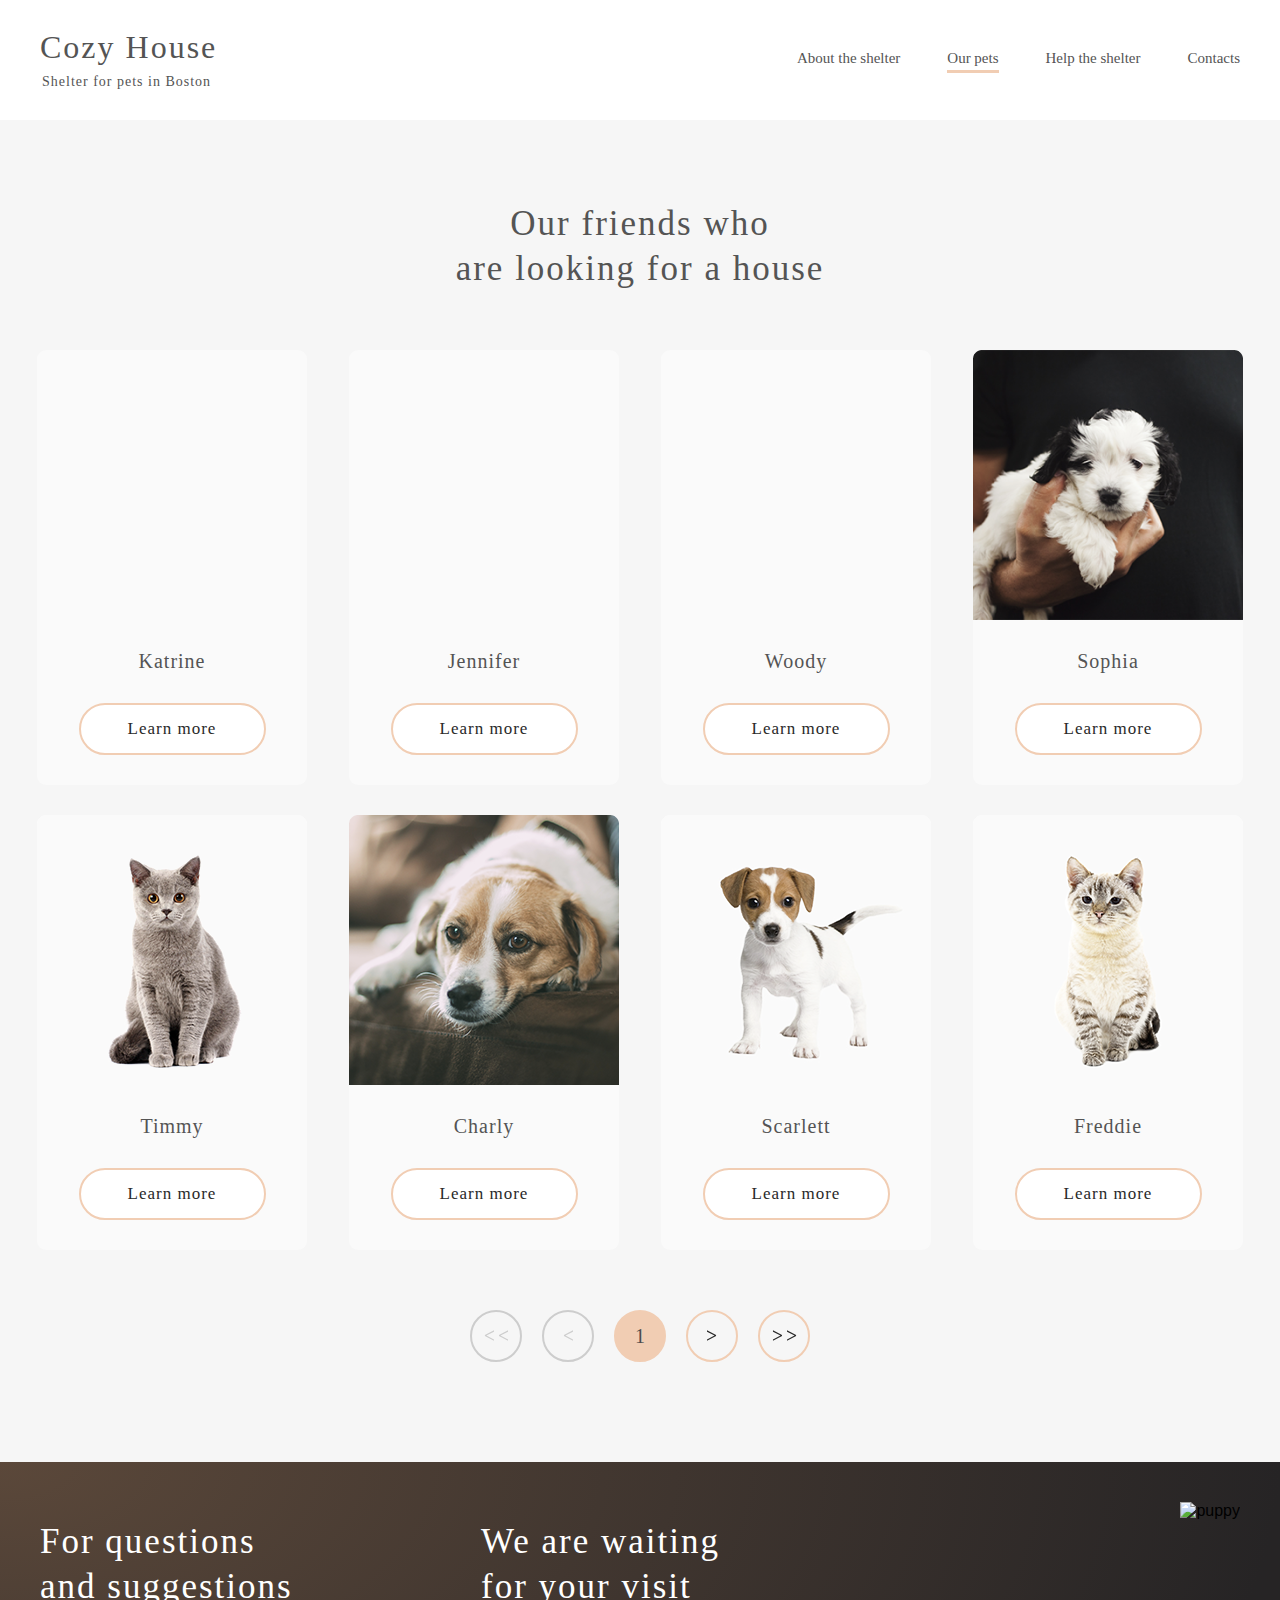
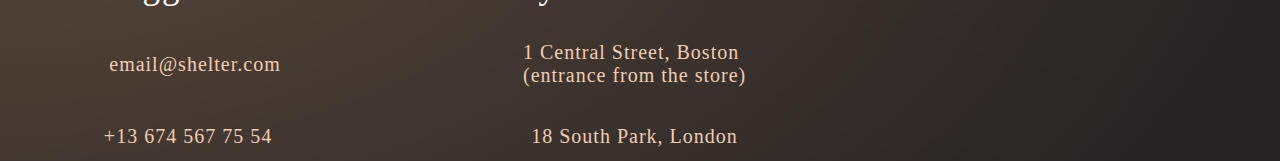
==== commit 47922756: "feat: add target blank in footer links" ====
--- a/shelter/pages/pets/index.html
+++ b/shelter/pages/pets/index.html
@@ -10,7 +10,7 @@
 </head>
 
 <body>
-  <header class="header anchor" id="top">
+  <header class="header" id="#top">
     <div class="header__content">
       <div class="logo">
         <a class="logo__link" href="../../pages/main/index.html#top">
@@ -23,7 +23,7 @@
           <li><a class="menu__list-item" href="../../pages/main/index.html#top">About the shelter</a></li>
           <li><a class="menu__list-item-pets-page menu__list-item--active" href="#top">Our pets</a></li>
           <li><a class="menu__list-item" href="../../pages/main/index.html#help">Help the shelter</a></li>
-          <li><a class="menu__list-item" href="../../pages/main/index.html#footer">Contacts</a></li>
+          <li><a class="menu__list-item-pets-page" href="#footer">Contacts</a></li>
         </ul>
       </nav>
       <button class="menu__burger-button">
@@ -128,7 +128,7 @@
       </div>
     </section>
   </main>
-  <footer class="footer">
+  <footer class="footer" id="footer">
     <div class="footer__content">
       <div class="footer__container">
         <div class="footer__container-column">
@@ -146,12 +146,12 @@
           <h3 class="footer__container-title">We are waiting for your visit</h3>
           <ul class="footer__items">
             <li class="footer__item footer__item-geo">
-              <a class="footer__link footer__link-geo"
+              <a class="footer__link footer__link-geo" target="_blank"
                 href="https://www.google.com/maps/place/%D0%94%D0%B6%D0%BE%D1%80%D0%B4%D0%B6%D1%82%D0%B0%D1%83%D0%BD+%D0%A5%D0%BE%D0%BC%D1%81/@42.2667344,-71.1749491,14z/data=!4m5!3m4!1s0x89e37f02723dfdef:0x98a95b7f1964c50!8m2!3d42.2585659!4d-71.1445632">1
                 Central Street, Boston (entrance from the store)</a>
             </li>
             <li class="footer__item footer__item-geo">
-              <a class="footer__link footer__link-geo"
+              <a class="footer__link footer__link-geo" target="_blank"
                 href="https://www.google.com/maps/place/Asda+Clapham+Junction+Superstore/@51.4751891,-0.1873126,13.5z/data=!3m1!5s0x487605988f9e0079:0x57c1fe46069627d7!4m5!3m4!1s0x487605988f5e93f3:0x9ce7153e253c5fac!8m2!3d51.465371!4d-0.164962">18
                 South Park, London </a>
             </li>
--- a/shelter/pages/pets/css/style.css
+++ b/shelter/pages/pets/css/style.css
@@ -1 +1 @@
-article,aside,details,figcaption,figure,footer,header,hgroup,nav,section,summary{display:block}audio,canvas,video{display:inline-block}audio:not([controls]){display:none;height:0}[hidden],template{display:none}html{background:#fff;color:#000;-webkit-text-size-adjust:100%;-ms-text-size-adjust:100%}html,button,input,select,textarea{font-family:sans-serif}body{margin:0 auto}a{background:transparent}a:focus{outline:thin dotted}a:hover,a:active{outline:0}h1{font-size:2em;margin:0.67em 0}h2{font-size:1.5em;margin:0.83em 0}h3{font-size:1.17em;margin:1em 0}h4{font-size:1em;margin:1.33em 0}h5{font-size:.83em;margin:1.67em 0}h6{font-size:.75em;margin:2.33em 0}abbr[title]{border-bottom:1px dotted}b,strong{font-weight:bold}dfn{font-style:italic}mark{background:#ff0;color:#000}code,kbd,pre,samp{font-family:monospace, serif;font-size:1em}pre{white-space:pre;white-space:pre-wrap;word-wrap:break-word}q{quotes:"“" "”" "‘" "’"}q:before,q:after{content:"";content:none}small{font-size:80%}sub,sup{font-size:75%;line-height:0;position:relative;vertical-align:baseline}sup{top:-0.5em}sub{bottom:-0.25em}img{border:0}svg:not(:root){overflow:hidden}figure{margin:0}fieldset{border:1px solid #c0c0c0;margin:0 2px;padding:0.35em 0.625em 0.75em}legend{border:0;padding:0;white-space:normal}button,input,select,textarea{font-family:inherit;font-size:100%;margin:0;vertical-align:baseline}button,input{line-height:normal}button,select{text-transform:none}button,html input[type="button"],input[type="reset"],input[type="submit"]{-webkit-appearance:button;cursor:pointer}button[disabled],input[disabled]{cursor:default}button::-moz-focus-inner,input::-moz-focus-inner{border:0;padding:0}textarea{overflow:auto;vertical-align:top}table{border-collapse:collapse;border-spacing:0}input[type="search"]{-webkit-appearance:textfield;-webkit-box-sizing:content-box;box-sizing:content-box}input[type="search"]::-webkit-search-cancel-button,input[type="search"]::-webkit-search-decoration{-webkit-appearance:none}input[type="checkbox"],input[type="radio"]{-webkit-box-sizing:border-box;box-sizing:border-box;padding:0}@font-face{font-family:"ArialRegular";src:url("../../../assets/fonts/Arial/ArialRegular/arial.ttf");font-style:normal;font-weight:400}@font-face{font-family:"ArialItalic";src:url("../../../assets/fonts/Arial/ArialItalic/ariali.ttf");font-style:italic;font-weight:400}@font-face{font-family:"GeorgiaRegular";src:url("../../../assets/fonts/Georgia/GeorgiaRegular/Georgia.ttf");font-style:normal;font-weight:400}@font-face{font-family:"GeorgiaItalic";src:url("../../../assets/fonts/Georgia/GeorgiaItalic/georgiai.ttf");font-style:italic;font-weight:400}.header .logo__subtitle,.header .menu__list-item,.header .menu__list-item-pets-page{font-family:"ArialRegular";font-style:normal;font-weight:400}.header .logo__title,.our-friends__content-button-number,.our-friends__column-pets-name,.our-friends__column-button,.content-title,.footer__container-title,.footer__link{font-family:"GeorgiaRegular";font-style:normal;font-weight:400}.header .logo__title{font-size:32px;line-height:35px}.content-title,.footer__container-title{font-size:35px;line-height:45px}.our-friends__content-button-number,.our-friends__column-pets-name,.footer__link{font-size:20px;line-height:23px}.header .menu__list-item,.header .menu__list-item-pets-page{font-size:15px;line-height:24px}.header .logo__subtitle{font-size:14px;line-height:16px}.our-friends__column-button{font-size:17px;line-height:22px}.header{position:-webkit-sticky;position:sticky;top:0;z-index:5}@media screen and (max-width: 900px){.header{position:relative}}.header__content{display:-ms-grid;display:grid;-ms-grid-columns:187px minmax(auto, 443px);grid-template-columns:187px minmax(auto, 443px);-webkit-box-pack:justify;-ms-flex-pack:justify;justify-content:space-between;padding:30px 40px 30px 40px;gap:20px;background-color:#fff}@media screen and (max-width: 900px){.header__content{padding:30px 30px 20px 30px}}@media screen and (max-width: 750px){.header__content{padding:30px 10px 20px 30px}}@media screen and (max-width: 650px){.header__content{-ms-grid-columns:187px 0px 30px;grid-template-columns:187px 0px 30px;padding:31px 35px 20px 45px;gap:0;-webkit-box-pack:space-evenly;-ms-flex-pack:space-evenly;justify-content:space-evenly}}@media screen and (max-width: 350px){.header__content{-webkit-box-pack:start;-ms-flex-pack:start;justify-content:start;gap:20px;padding:31px 15px 20px 10px}}.header .logo{display:-webkit-box;display:-ms-flexbox;display:flex;-webkit-box-orient:vertical;-webkit-box-direction:normal;-ms-flex-direction:column;flex-direction:column}.header .logo__link{cursor:pointer;cursor:url("../../../assets/icons/cursor-hover.svg"),auto}.header .logo__title{color:#545454;margin:0 0 9px 0;letter-spacing:2px}.header .logo__subtitle{color:#545454;padding-left:2px;letter-spacing:1px}.header .menu__list{display:-webkit-box;display:-ms-flexbox;display:flex;-webkit-box-pack:justify;-ms-flex-pack:justify;justify-content:space-between;list-style-type:none;padding:0}@media screen and (max-width: 650px){.header .menu__list{position:fixed;overflow:hidden;right:0;top:0;z-index:20;display:-webkit-box;display:-ms-flexbox;display:flex;-webkit-box-orient:vertical;-webkit-box-direction:normal;-ms-flex-direction:column;flex-direction:column;-webkit-box-pack:start;-ms-flex-pack:start;justify-content:start;-webkit-box-align:center;-ms-flex-align:center;align-items:center;gap:38px;text-align:center;background-color:#292929;-webkit-transform:translateX(100%);transform:translateX(100%);-webkit-transition:-webkit-transform 0.8s;transition:-webkit-transform 0.8s;transition:transform 0.8s;transition:transform 0.8s, -webkit-transform 0.8s;width:85vw;height:100vh;margin:0;padding:250px 0 0 0}.header .menu__list>li{max-width:243px}.header .menu__list--active{-webkit-transform:translateX(0);transform:translateX(0)}}@media screen and (max-width: 650px) and (max-width: 350px){.header .menu__list{width:100vw}}.header .menu__list-item{color:#545454;cursor:pointer;cursor:url("../../../assets/icons/cursor-hover.svg"),auto;-webkit-transition:0.6s;transition:0.6s}@media screen and (max-width: 650px){.header .menu__list-item{font-size:32px;line-height:51px}}.header .menu__list-item:hover{color:#292929}.header .menu__list-item--active{color:#545454}.header .menu__list-item-pets-page{color:#545454;cursor:pointer;cursor:url("../../../assets/icons/cursor-hover.svg"),auto;-webkit-transition:0.6s;transition:0.6s}@media screen and (max-width: 650px){.header .menu__list-item-pets-page{font-size:32px;line-height:51px}}.header .menu__list-item-pets-page:hover{color:#292929}.header .menu__list-item-pets-page--active{color:#545454}.header .menu__list-item-pets-page:after{content:"";width:0%;border-bottom:3px solid #f1cdb3;display:block;position:relative;-webkit-transition:width 0.6s;transition:width 0.6s}.header .menu__list-item-pets-page:hover::after{width:100%}.header .menu__list-item-pets-page--active::after{width:100%}.header .menu__list-item:after{content:"";width:0%;border-bottom:3px solid #f1cdb3;display:block;position:relative;-webkit-transition:width 0.6s;transition:width 0.6s}.header .menu__list-item:hover::after{width:100%}.header .menu__list-item--active::after{width:100%}.header .menu__burger-button{display:none;width:30px;height:30px;z-index:25;border:none;background:none;-webkit-user-select:none;-moz-user-select:none;-ms-user-select:none;user-select:none;-webkit-transition:all 0.5s ease-in-out;transition:all 0.5s ease-in-out;padding:0;-webkit-box-orient:vertical;-webkit-box-direction:normal;-ms-flex-direction:column;flex-direction:column;justify-self:flex-end;-webkit-box-pack:center;-ms-flex-pack:center;justify-content:center;-ms-flex-item-align:center;-ms-grid-row-align:center;align-self:center}.header .menu__burger-button--active{-webkit-transform:rotate(270deg);transform:rotate(270deg);background-color:#f1cdb3}@media screen and (max-width: 650px){.header .menu__burger-button{display:-webkit-box;display:-ms-flexbox;display:flex}}@media screen and (max-width: 650px){.header .menu__overlay{display:none;position:fixed;top:0;left:0;width:100vw;height:100vh;z-index:10}.header .menu__overlay--active{display:block;opacity:0.5;background-color:rgba(0,0,0,0.5)}}.header .line{width:100%;height:2px;margin:4px 0;background-color:#000}.our-friends{background-color:#f6f6f6;padding-bottom:100px}.our-friends__content{display:-webkit-box;display:-ms-flexbox;display:flex;-webkit-box-orient:vertical;-webkit-box-direction:normal;-ms-flex-direction:column;flex-direction:column}.our-friends__content-buttons{display:-webkit-box;display:-ms-flexbox;display:flex;-webkit-box-pack:center;-ms-flex-pack:center;justify-content:center;-webkit-box-align:center;-ms-flex-align:center;align-items:center;gap:20px}.our-friends__content-button{width:52px;height:52px;border-radius:100px;border:2px solid #f1cdb3;background-repeat:no-repeat;background-position:center center;background-color:#f6f6f6;-webkit-transition:0.6s;transition:0.6s}.our-friends__content-button:hover{background-color:#f1cdb3;cursor:url("../../../assets/icons/cursor-hover.svg"),auto}.our-friends__content-button .icon{fill:#292929}.our-friends__content-button-number{text-align:center;background-color:#f1cdb3;color:#4c4c4c;border-radius:100px;border:2px solid #f1cdb3;width:52px;height:52px}.our-friends__content-button--empty{border:2px solid #cdcdcd}.our-friends__content-button--empty:hover{background-color:#f6f6f6;cursor:url("../../../assets/icons/cursor-hover.svg"),auto}.our-friends__content-button--empty .icon{fill:#cdcdcd;-webkit-transition:0.6s;transition:0.6s}.our-friends__wrapper{display:-ms-grid;display:grid;-webkit-box-align:center;-ms-flex-align:center;align-items:center;-webkit-box-pack:space-evenly;-ms-flex-pack:space-evenly;justify-content:space-evenly;-ms-grid-columns:1fr;grid-template-columns:1fr;margin-bottom:60px;grid-gap:13px}.our-friends__container{display:-webkit-box;display:-ms-flexbox;display:flex;-webkit-box-pack:space-evenly;-ms-flex-pack:space-evenly;justify-content:space-evenly;-webkit-box-align:center;-ms-flex-align:center;align-items:center;gap:30px 0px;-ms-flex-wrap:wrap;flex-wrap:wrap}.our-friends__column{height:435px;-webkit-transition:0.6s;transition:0.6s;border-radius:9px;background-color:#fafafa;display:-ms-grid;display:grid}.our-friends__column:nth-child(1) .our-friends__column-image{background-image:url("../../../assets/images/pets-katrine.png")}.our-friends__column:nth-child(2) .our-friends__column-image{background-image:url("../../../assets/images/pets-jennifer.png")}.our-friends__column:nth-child(3) .our-friends__column-image{background-image:url("../../../assets/images/pets-woody.png")}.our-friends__column:nth-child(4) .our-friends__column-image{background-image:url("../../../assets/images/pets-sophia.png")}.our-friends__column:nth-child(5) .our-friends__column-image{background-image:url("../../../assets/images/pets-timmy.png")}.our-friends__column:nth-child(6) .our-friends__column-image{background-image:url("../../../assets/images/pets-charly.png")}.our-friends__column:nth-child(7) .our-friends__column-image{background-image:url("../../../assets/images/pets-scarlet.png")}.our-friends__column:nth-child(8) .our-friends__column-image{background-image:url("../../../assets/images/pets-freddie.png")}.our-friends__column:hover{-webkit-box-shadow:15px 15px 10px -10px rgba(0,0,0,0.3),0 1px 0px rgba(0,0,0,0.1);box-shadow:15px 15px 10px -10px rgba(0,0,0,0.3),0 1px 0px rgba(0,0,0,0.1);cursor:url("../../../assets/icons/cursor-hover.svg"),auto}.our-friends__column-item{display:-webkit-box;display:-ms-flexbox;display:flex;-webkit-box-orient:vertical;-webkit-box-direction:normal;-ms-flex-direction:column;flex-direction:column;-webkit-box-pack:start;-ms-flex-pack:start;justify-content:start;-webkit-box-align:center;-ms-flex-align:center;align-items:center;gap:30px;text-align:center;border-radius:9px}.our-friends__column-image{background-position:center center;background-repeat:no-repeat;width:270px;height:270px}.our-friends__column-pets-name{color:#545454;letter-spacing:1px;padding:0 10px 0 10px}.our-friends__column-button{color:#292929;background-color:#fff;border-radius:100px;max-width:187px;width:100%;height:52px;letter-spacing:1px;-webkit-transition:0.6s;transition:0.6s;border:2px solid #f1cdb3;position:relative;overflow:hidden;z-index:1}.our-friends__column-button:after{content:'';position:absolute;display:block;background-color:#f1cdb3;top:0;left:50%;-webkit-transform:translateX(-50%);transform:translateX(-50%);width:0;height:100%;z-index:-1;-webkit-transition:width 0.4s ease-in-out;transition:width 0.4s ease-in-out}.our-friends__column-button:hover{cursor:url("../../../assets/icons/cursor-hover.svg"),auto;outline:0}.our-friends__column-button:hover:after{width:110%}.content-title{color:#545454;display:-webkit-box;display:-ms-flexbox;display:flex;-webkit-box-pack:center;-ms-flex-pack:center;justify-content:center;-webkit-box-align:center;-ms-flex-align:center;align-items:center;text-align:center;letter-spacing:2px;margin-top:0;margin-bottom:59px;padding-top:81px}.footer{padding:0 40px 0 40px;background-image:url("../../../assets/images/noise_transparent@2x.png"),radial-gradient(100% 215.42% at 0% 0%, #5b483a 0%, #262425 100%)}@media screen and (max-width: 1100px){.footer{padding:0 0 0 40px}}@media screen and (max-width: 1000px){.footer{padding:0 65px 0 65px}}@media screen and (max-width: 750px){.footer{padding:0 0 0 5px}}@media screen and (max-width: 550px){.footer{padding:0 10px 0 10px}}.footer__content{-webkit-box-pack:justify;-ms-flex-pack:justify;justify-content:space-between;display:-webkit-box;display:-ms-flexbox;display:flex}@media screen and (max-width: 1000px){.footer__content{-webkit-box-orient:vertical;-webkit-box-direction:normal;-ms-flex-direction:column;flex-direction:column;-webkit-box-align:center;-ms-flex-align:center;align-items:center}}@media screen and (max-width: 900px){.footer__content{padding-top:0;grid-gap:48px}}@media screen and (max-width: 550px){.footer__content{grid-gap:25px}}.footer__content-img{padding-top:40px}@media screen and (max-width: 1000px){.footer__content-img{-ms-grid-column-align:center;justify-self:center}}@media screen and (max-width: 900px){.footer__content-img{padding-top:8px}}.footer__container{display:-webkit-box;display:-ms-flexbox;display:flex;-webkit-box-pack:justify;-ms-flex-pack:justify;justify-content:space-between;gap:25px;padding-top:42px;max-width:740px;width:100%}@media screen and (max-width: 900px){.footer__container{padding-top:11px;gap:25px}}@media screen and (max-width: 650px){.footer__container{-webkit-box-orient:vertical;-webkit-box-direction:normal;-ms-flex-direction:column;flex-direction:column;-webkit-box-align:center;-ms-flex-align:center;align-items:center}}@media screen and (max-width: 550px){.footer__container{gap:10px}}.footer__container-column{display:-webkit-box;display:-ms-flexbox;display:flex;-webkit-box-orient:vertical;-webkit-box-direction:normal;-ms-flex-direction:column;flex-direction:column;gap:30px}@media screen and (max-width: 550px){.footer__container-column{gap:29px}}.footer__container-column:nth-child(2) .footer__container-title{padding-left:3px}@media screen and (max-width: 550px){.footer__container-column:nth-child(2) .footer__container-title{padding-left:11px}}@media screen and (max-width: 550px){.footer__container-column:nth-child(2){gap:36px}}.footer__container-title{color:#fff;width:280px;margin:0;letter-spacing:2px;padding-top:15px}@media screen and (max-width: 900px){.footer__container-title{padding-top:20px}}@media screen and (max-width: 550px){.footer__container-title{text-align:center;font-size:26px;line-height:33px;letter-spacing:1px}}.footer__items{display:-webkit-box;display:-ms-flexbox;display:flex;-webkit-box-orient:vertical;-webkit-box-direction:normal;-ms-flex-direction:column;flex-direction:column;gap:22px;margin:0;padding:0}@media screen and (max-width: 900px){.footer__items{-webkit-box-pack:space-evenly;-ms-flex-pack:space-evenly;justify-content:space-evenly}}@media screen and (max-width: 750px){.footer__items{grid-gap:22px 30px}}.footer__item{display:-webkit-box;display:-ms-flexbox;display:flex;-webkit-box-pack:end;-ms-flex-pack:end;justify-content:flex-end;-webkit-box-align:center;-ms-flex-align:center;align-items:center;text-align:left;height:50px}.footer__item-email{background-image:url("../../../assets/icons/mail.svg");background-repeat:no-repeat;background-position:0% 50%;-webkit-box-pack:center;-ms-flex-pack:center;justify-content:center}@media screen and (max-width: 550px){.footer__item-email{background-position:6% 45%}}.footer__item-phone{background-image:url("../../../assets/icons/phone.svg");background-repeat:no-repeat;background-position:0% 50%;-webkit-box-pack:center;-ms-flex-pack:center;justify-content:center}@media screen and (max-width: 550px){.footer__item-phone{background-position:8% 45%}}.footer__item-geo{-webkit-box-pack:center;-ms-flex-pack:center;justify-content:center}.footer__item-geo:nth-child(1){background-image:url("../../../assets/icons/pin.svg");background-repeat:no-repeat;background-position:0% 50%;width:302px}@media screen and (max-width: 550px){.footer__item-geo:nth-child(1){margin-bottom:5px}}.footer__item-geo:nth-child(2){background-image:url("../../../assets/icons/pin.svg");background-repeat:no-repeat;background-position:0% 50%;width:302px}.footer__item-geo:nth-child(1) .footer__link-geo{margin-left:45px}.footer__item-geo:nth-child(2) .footer__link-geo{margin-left:11px}.footer__link{color:#f1cdb3;letter-spacing:1px;-webkit-transition:0.6s;transition:0.6s}.footer__link:hover{color:#f6f6f6;cursor:url("../../../assets/icons/cursor-hover.svg"),auto}.footer__link-email{margin-left:30px}@media screen and (max-width: 550px){.footer__link-email{margin-left:60px}}.footer__link-phone{margin-left:16px}@media screen and (max-width: 550px){.footer__link-phone{margin-left:60px}}:root{scroll-behavior:smooth}html{background-color:#fff;cursor:url("../../../assets/icons/cursor.svg"),auto}html a{text-decoration:none}html body{max-width:1280px}
+article,aside,details,figcaption,figure,footer,header,hgroup,nav,section,summary{display:block}audio,canvas,video{display:inline-block}audio:not([controls]){display:none;height:0}[hidden],template{display:none}html{background:#fff;color:#000;-webkit-text-size-adjust:100%;-ms-text-size-adjust:100%}html,button,input,select,textarea{font-family:sans-serif}body{margin:0 auto}a{background:transparent}a:focus{outline:thin dotted}a:hover,a:active{outline:0}h1{font-size:2em;margin:0.67em 0}h2{font-size:1.5em;margin:0.83em 0}h3{font-size:1.17em;margin:1em 0}h4{font-size:1em;margin:1.33em 0}h5{font-size:.83em;margin:1.67em 0}h6{font-size:.75em;margin:2.33em 0}abbr[title]{border-bottom:1px dotted}b,strong{font-weight:bold}dfn{font-style:italic}mark{background:#ff0;color:#000}code,kbd,pre,samp{font-family:monospace, serif;font-size:1em}pre{white-space:pre;white-space:pre-wrap;word-wrap:break-word}q{quotes:"“" "”" "‘" "’"}q:before,q:after{content:"";content:none}small{font-size:80%}sub,sup{font-size:75%;line-height:0;position:relative;vertical-align:baseline}sup{top:-0.5em}sub{bottom:-0.25em}img{border:0}svg:not(:root){overflow:hidden}figure{margin:0}fieldset{border:1px solid #c0c0c0;margin:0 2px;padding:0.35em 0.625em 0.75em}legend{border:0;padding:0;white-space:normal}button,input,select,textarea{font-family:inherit;font-size:100%;margin:0;vertical-align:baseline}button,input{line-height:normal}button,select{text-transform:none}button,html input[type="button"],input[type="reset"],input[type="submit"]{-webkit-appearance:button;cursor:pointer}button[disabled],input[disabled]{cursor:default}button::-moz-focus-inner,input::-moz-focus-inner{border:0;padding:0}textarea{overflow:auto;vertical-align:top}table{border-collapse:collapse;border-spacing:0}input[type="search"]{-webkit-appearance:textfield;-webkit-box-sizing:content-box;box-sizing:content-box}input[type="search"]::-webkit-search-cancel-button,input[type="search"]::-webkit-search-decoration{-webkit-appearance:none}input[type="checkbox"],input[type="radio"]{-webkit-box-sizing:border-box;box-sizing:border-box;padding:0}@font-face{font-family:"ArialRegular";src:url("../../../assets/fonts/Arial/ArialRegular/arial.ttf");font-style:normal;font-weight:400}@font-face{font-family:"ArialItalic";src:url("../../../assets/fonts/Arial/ArialItalic/ariali.ttf");font-style:italic;font-weight:400}@font-face{font-family:"GeorgiaRegular";src:url("../../../assets/fonts/Georgia/GeorgiaRegular/Georgia.ttf");font-style:normal;font-weight:400}@font-face{font-family:"GeorgiaItalic";src:url("../../../assets/fonts/Georgia/GeorgiaItalic/georgiai.ttf");font-style:italic;font-weight:400}.header .logo__subtitle,.header .menu__list-item,.header .menu__list-item-pets-page{font-family:"ArialRegular";font-style:normal;font-weight:400}.header .logo__title,.our-friends__content-button-number,.our-friends__column-pets-name,.our-friends__column-button,.content-title,.footer__container-title,.footer__link{font-family:"GeorgiaRegular";font-style:normal;font-weight:400}.header .logo__title{font-size:32px;line-height:35px}.content-title,.footer__container-title{font-size:35px;line-height:45px}.our-friends__content-button-number,.our-friends__column-pets-name,.footer__link{font-size:20px;line-height:23px}.header .menu__list-item,.header .menu__list-item-pets-page{font-size:15px;line-height:24px}.header .logo__subtitle{font-size:14px;line-height:16px}.our-friends__column-button{font-size:17px;line-height:22px}.header{position:-webkit-sticky;position:sticky;top:0;z-index:5}@media screen and (max-width: 900px){.header{position:relative}}.header__content{display:-ms-grid;display:grid;-ms-grid-columns:187px minmax(auto, 443px);grid-template-columns:187px minmax(auto, 443px);-webkit-box-pack:justify;-ms-flex-pack:justify;justify-content:space-between;padding:30px 40px 10px 40px;gap:20px;background-color:#fff}@media screen and (max-width: 900px){.header__content{padding:30px 30px 10px 30px}}@media screen and (max-width: 750px){.header__content{padding:30px 10px 10px 30px}}@media screen and (max-width: 650px){.header__content{-ms-grid-columns:187px 0px 30px;grid-template-columns:187px 0px 30px;padding:31px 35px 20px 45px;gap:0;-webkit-box-pack:space-evenly;-ms-flex-pack:space-evenly;justify-content:space-evenly}}@media screen and (max-width: 350px){.header__content{-webkit-box-pack:start;-ms-flex-pack:start;justify-content:start;gap:20px;padding:31px 15px 20px 10px}}.header .logo{display:-webkit-box;display:-ms-flexbox;display:flex;-webkit-box-orient:vertical;-webkit-box-direction:normal;-ms-flex-direction:column;flex-direction:column;z-index:25}.header .logo__link{cursor:pointer;cursor:url("../../../assets/icons/cursor-hover.svg"),auto}.header .logo__title{color:#545454;margin:0 0 9px 0;letter-spacing:2px}.header .logo__subtitle{color:#545454;padding-left:2px;letter-spacing:1px}.header .menu__list{display:-webkit-box;display:-ms-flexbox;display:flex;-webkit-box-pack:justify;-ms-flex-pack:justify;justify-content:space-between;list-style-type:none;padding:0}@media screen and (max-width: 650px){.header .menu__list{position:fixed;overflow:hidden;right:0;top:0;z-index:20;display:-webkit-box;display:-ms-flexbox;display:flex;-webkit-box-orient:vertical;-webkit-box-direction:normal;-ms-flex-direction:column;flex-direction:column;-webkit-box-pack:start;-ms-flex-pack:start;justify-content:start;-webkit-box-align:center;-ms-flex-align:center;align-items:center;gap:38px;text-align:center;background-color:#fff;-webkit-transform:translateX(100%);transform:translateX(100%);-webkit-transition:-webkit-transform 0.8s;transition:-webkit-transform 0.8s;transition:transform 0.8s;transition:transform 0.8s, -webkit-transform 0.8s;width:85vw;height:100vh;margin:0;padding:250px 0 0 0}.header .menu__list>li{max-width:243px}.header .menu__list--active{-webkit-transform:translateX(0);transform:translateX(0)}}@media screen and (max-width: 650px) and (max-width: 350px){.header .menu__list{width:100vw}}.header .menu__list-item{color:#545454;cursor:pointer;cursor:url("../../../assets/icons/cursor-hover.svg"),auto;-webkit-transition:0.6s;transition:0.6s}@media screen and (max-width: 650px){.header .menu__list-item{font-size:32px;line-height:51px}}.header .menu__list-item:hover{color:#292929}.header .menu__list-item--active{color:#545454}.header .menu__list-item-pets-page{color:#545454;cursor:pointer;cursor:url("../../../assets/icons/cursor-hover.svg"),auto;-webkit-transition:0.6s;transition:0.6s}@media screen and (max-width: 650px){.header .menu__list-item-pets-page{font-size:32px;line-height:51px}}.header .menu__list-item-pets-page:hover{color:#292929}.header .menu__list-item-pets-page--active{color:#545454}.header .menu__list-item-pets-page:after{content:"";width:0%;border-bottom:3px solid #f1cdb3;display:block;position:relative;-webkit-transition:width 0.6s;transition:width 0.6s}.header .menu__list-item-pets-page:hover::after{width:100%}.header .menu__list-item-pets-page--active::after{width:100%}.header .menu__list-item:after{content:"";width:0%;border-bottom:3px solid #f1cdb3;display:block;position:relative;-webkit-transition:width 0.6s;transition:width 0.6s}.header .menu__list-item:hover::after{width:100%}.header .menu__list-item--active::after{width:100%}.header .menu__burger-button{display:none;width:30px;height:30px;z-index:25;border:none;background:none;-webkit-user-select:none;-moz-user-select:none;-ms-user-select:none;user-select:none;-webkit-transition:all 0.5s ease-in-out;transition:all 0.5s ease-in-out;padding:0;-webkit-box-orient:vertical;-webkit-box-direction:normal;-ms-flex-direction:column;flex-direction:column;justify-self:flex-end;-webkit-box-pack:center;-ms-flex-pack:center;justify-content:center;-ms-flex-item-align:center;-ms-grid-row-align:center;align-self:center}.header .menu__burger-button--active{-webkit-transform:rotate(270deg);transform:rotate(270deg)}@media screen and (max-width: 650px){.header .menu__burger-button{display:-webkit-box;display:-ms-flexbox;display:flex}}@media screen and (max-width: 650px){.header .menu__overlay{display:none;position:fixed;top:0;left:0;width:100vw;height:100vh;z-index:10}.header .menu__overlay--active{display:block;opacity:0.5;background-color:rgba(0,0,0,0.5)}}.header .line{width:100%;height:2px;margin:4px 0;background-color:#000}.our-friends{background-color:#f6f6f6;padding-bottom:100px}@media screen and (max-width: 900px){.our-friends{padding-bottom:76px}}@media screen and (max-width: 550px){.our-friends{padding-bottom:42px}}.our-friends__content{display:-webkit-box;display:-ms-flexbox;display:flex;-webkit-box-orient:vertical;-webkit-box-direction:normal;-ms-flex-direction:column;flex-direction:column}.our-friends__content-buttons{display:-webkit-box;display:-ms-flexbox;display:flex;-webkit-box-pack:center;-ms-flex-pack:center;justify-content:center;-webkit-box-align:center;-ms-flex-align:center;align-items:center;gap:20px}@media screen and (max-width: 900px){.our-friends__content-buttons{gap:10px}}@media screen and (max-width: 350px){.our-friends__content-buttons{gap:5px}}.our-friends__content-button{width:52px;height:52px;border-radius:100px;border:2px solid #f1cdb3;background-repeat:no-repeat;background-position:center center;background-color:#f6f6f6;-webkit-transition:0.6s;transition:0.6s}.our-friends__content-button:hover{background-color:#f1cdb3;cursor:url("../../../assets/icons/cursor-hover.svg"),auto}.our-friends__content-button .icon{fill:#292929}.our-friends__content-button-number{text-align:center;background-color:#f1cdb3;color:#4c4c4c;border-radius:100px;border:2px solid #f1cdb3;width:52px;height:52px}.our-friends__content-button--empty{border:2px solid #cdcdcd}.our-friends__content-button--empty:hover{background-color:#f6f6f6;cursor:url("../../../assets/icons/cursor-hover.svg"),auto}.our-friends__content-button--empty .icon{fill:#cdcdcd;-webkit-transition:0.6s;transition:0.6s}.our-friends__wrapper{display:-ms-grid;display:grid;-webkit-box-align:center;-ms-flex-align:center;align-items:center;-webkit-box-pack:space-evenly;-ms-flex-pack:space-evenly;justify-content:space-evenly;-ms-grid-columns:1fr;grid-template-columns:1fr;margin-bottom:60px;grid-gap:13px}@media screen and (max-width: 900px){.our-friends__wrapper{margin-bottom:42px}}.our-friends__container{display:-webkit-box;display:-ms-flexbox;display:flex;-webkit-box-pack:space-evenly;-ms-flex-pack:space-evenly;justify-content:space-evenly;-webkit-box-align:center;-ms-flex-align:center;align-items:center;gap:30px 5px;-ms-flex-wrap:wrap;flex-wrap:wrap}@media screen and (max-width: 1200px){.our-friends__container{display:-ms-grid;display:grid;-ms-grid-columns:(270px)[3];grid-template-columns:repeat(3, 270px);grid-gap:30px 10px}}@media screen and (max-width: 900px){.our-friends__container{-ms-grid-columns:(270px)[2];grid-template-columns:repeat(2, 270px);padding:0 63px 0 63px}}@media screen and (max-width: 750px){.our-friends__container{padding:0 15px 0 15px}}@media screen and (max-width: 650px){.our-friends__container{-ms-grid-columns:(270px)[1];grid-template-columns:repeat(1, 270px)}}.our-friends__column{height:435px;-webkit-transition:0.6s;transition:0.6s;border-radius:9px;background-color:#fafafa;display:-ms-grid;display:grid}@media screen and (max-width: 1200px){.our-friends__column:nth-child(7),.our-friends__column:nth-child(8){display:none}}@media screen and (max-width: 650px){.our-friends__column:nth-child(4),.our-friends__column:nth-child(5),.our-friends__column:nth-child(6){display:none}}.our-friends__column:nth-child(1) .our-friends__column-image{background-image:url("../../../assets/images/pets-katrine.png")}.our-friends__column:nth-child(2) .our-friends__column-image{background-image:url("../../../assets/images/pets-jennifer.png")}.our-friends__column:nth-child(3) .our-friends__column-image{background-image:url("../../../assets/images/pets-woody.png")}.our-friends__column:nth-child(4) .our-friends__column-image{background-image:url("../../../assets/images/pets-sophia.png")}.our-friends__column:nth-child(5) .our-friends__column-image{background-image:url("../../../assets/images/pets-timmy.png")}.our-friends__column:nth-child(6) .our-friends__column-image{background-image:url("../../../assets/images/pets-charly.png")}.our-friends__column:nth-child(7) .our-friends__column-image{background-image:url("../../../assets/images/pets-scarlet.png")}.our-friends__column:nth-child(8) .our-friends__column-image{background-image:url("../../../assets/images/pets-freddie.png")}.our-friends__column:hover{-webkit-box-shadow:15px 15px 10px -10px rgba(0,0,0,0.3),0 1px 0px rgba(0,0,0,0.1);box-shadow:15px 15px 10px -10px rgba(0,0,0,0.3),0 1px 0px rgba(0,0,0,0.1);cursor:url("../../../assets/icons/cursor-hover.svg"),auto}.our-friends__column-item{display:-webkit-box;display:-ms-flexbox;display:flex;-webkit-box-orient:vertical;-webkit-box-direction:normal;-ms-flex-direction:column;flex-direction:column;-webkit-box-pack:start;-ms-flex-pack:start;justify-content:start;-webkit-box-align:center;-ms-flex-align:center;align-items:center;gap:30px;text-align:center;border-radius:9px}.our-friends__column-image{background-position:center center;background-repeat:no-repeat;width:270px;height:270px}.our-friends__column-pets-name{color:#545454;letter-spacing:1px;padding:0 10px 0 10px}.our-friends__column-button{color:#292929;background-color:#fff;border-radius:100px;max-width:187px;width:100%;height:52px;letter-spacing:1px;-webkit-transition:0.6s;transition:0.6s;border:2px solid #f1cdb3;position:relative;overflow:hidden;z-index:1}.our-friends__column-button:after{content:'';position:absolute;display:block;background-color:#f1cdb3;top:0;left:50%;-webkit-transform:translateX(-50%);transform:translateX(-50%);width:0;height:100%;z-index:-1;-webkit-transition:width 0.4s ease-in-out;transition:width 0.4s ease-in-out}.our-friends__column-button:hover{cursor:url("../../../assets/icons/cursor-hover.svg"),auto;outline:0}.our-friends__column-button:hover:after{width:110%}.content-title{color:#545454;display:-webkit-box;display:-ms-flexbox;display:flex;-webkit-box-pack:center;-ms-flex-pack:center;justify-content:center;-webkit-box-align:center;-ms-flex-align:center;align-items:center;text-align:center;letter-spacing:2px;margin-top:0;margin-bottom:59px;padding-top:81px}@media screen and (max-width: 900px){.content-title{margin-bottom:29px}}@media screen and (max-width: 550px){.content-title{font-size:26px;line-height:33px;letter-spacing:1px;padding-top:51px;margin-bottom:40px}}.footer{padding:0 40px 0 40px;background-image:url("../../../assets/images/noise_transparent@2x.png"),radial-gradient(100% 215.42% at 0% 0%, #5b483a 0%, #262425 100%)}@media screen and (max-width: 1100px){.footer{padding:0 0 0 40px}}@media screen and (max-width: 1000px){.footer{padding:0 65px 0 65px}}@media screen and (max-width: 750px){.footer{padding:0 0 0 5px}}@media screen and (max-width: 550px){.footer{padding:0 10px 0 10px}}@media screen and (max-width: 350px){.footer{padding:0}}.footer__content{-webkit-box-pack:justify;-ms-flex-pack:justify;justify-content:space-between;display:-webkit-box;display:-ms-flexbox;display:flex}@media screen and (max-width: 1000px){.footer__content{-webkit-box-orient:vertical;-webkit-box-direction:normal;-ms-flex-direction:column;flex-direction:column;-webkit-box-align:center;-ms-flex-align:center;align-items:center}}@media screen and (max-width: 900px){.footer__content{padding-top:0;grid-gap:48px}}@media screen and (max-width: 550px){.footer__content{grid-gap:25px}}.footer__content-img{padding-top:40px}@media screen and (max-width: 1000px){.footer__content-img{-ms-grid-column-align:center;justify-self:center}}@media screen and (max-width: 900px){.footer__content-img{padding-top:8px}}.footer__container{display:-webkit-box;display:-ms-flexbox;display:flex;-webkit-box-pack:justify;-ms-flex-pack:justify;justify-content:space-between;gap:25px;padding-top:42px;max-width:740px;width:100%}@media screen and (max-width: 900px){.footer__container{padding-top:11px;gap:25px}}@media screen and (max-width: 650px){.footer__container{-webkit-box-orient:vertical;-webkit-box-direction:normal;-ms-flex-direction:column;flex-direction:column;-webkit-box-align:center;-ms-flex-align:center;align-items:center}}@media screen and (max-width: 550px){.footer__container{gap:10px}}.footer__container-column{display:-webkit-box;display:-ms-flexbox;display:flex;-webkit-box-orient:vertical;-webkit-box-direction:normal;-ms-flex-direction:column;flex-direction:column;gap:30px}@media screen and (max-width: 550px){.footer__container-column{gap:29px}}.footer__container-column:nth-child(2) .footer__container-title{padding-left:3px}@media screen and (max-width: 550px){.footer__container-column:nth-child(2) .footer__container-title{padding-left:11px}}@media screen and (max-width: 550px){.footer__container-column:nth-child(2){gap:36px}}.footer__container-title{color:#fff;width:280px;margin:0;letter-spacing:2px;padding-top:15px}@media screen and (max-width: 900px){.footer__container-title{padding-top:20px}}@media screen and (max-width: 550px){.footer__container-title{text-align:center;font-size:26px;line-height:33px;letter-spacing:1px}}.footer__items{display:-webkit-box;display:-ms-flexbox;display:flex;-webkit-box-orient:vertical;-webkit-box-direction:normal;-ms-flex-direction:column;flex-direction:column;gap:22px;margin:0;padding:0}@media screen and (max-width: 900px){.footer__items{-webkit-box-pack:space-evenly;-ms-flex-pack:space-evenly;justify-content:space-evenly}}@media screen and (max-width: 750px){.footer__items{grid-gap:22px 30px}}.footer__item{display:-webkit-box;display:-ms-flexbox;display:flex;-webkit-box-pack:end;-ms-flex-pack:end;justify-content:flex-end;-webkit-box-align:center;-ms-flex-align:center;align-items:center;text-align:left;height:50px}.footer__item-email{background-image:url("../../../assets/icons/mail.svg");background-repeat:no-repeat;background-position:0% 50%;-webkit-box-pack:center;-ms-flex-pack:center;justify-content:center}@media screen and (max-width: 550px){.footer__item-email{background-position:6% 45%}}.footer__item-phone{background-image:url("../../../assets/icons/phone.svg");background-repeat:no-repeat;background-position:0% 50%;-webkit-box-pack:center;-ms-flex-pack:center;justify-content:center}@media screen and (max-width: 550px){.footer__item-phone{background-position:8% 45%}}.footer__item-geo{-webkit-box-pack:center;-ms-flex-pack:center;justify-content:center}.footer__item-geo:nth-child(1){background-image:url("../../../assets/icons/pin.svg");background-repeat:no-repeat;background-position:0% 50%;width:302px}@media screen and (max-width: 550px){.footer__item-geo:nth-child(1){margin-bottom:5px}}.footer__item-geo:nth-child(2){background-image:url("../../../assets/icons/pin.svg");background-repeat:no-repeat;background-position:0% 50%;width:302px}.footer__item-geo:nth-child(1) .footer__link-geo{margin-left:45px}.footer__item-geo:nth-child(2) .footer__link-geo{margin-left:11px}.footer__link{color:#f1cdb3;letter-spacing:1px;-webkit-transition:0.6s;transition:0.6s}.footer__link:hover{color:#f6f6f6;cursor:url("../../../assets/icons/cursor-hover.svg"),auto}.footer__link-email{margin-left:30px}@media screen and (max-width: 550px){.footer__link-email{margin-left:60px}}.footer__link-phone{margin-left:16px}@media screen and (max-width: 550px){.footer__link-phone{margin-left:60px}}:root{scroll-behavior:smooth}html{background-color:#fff;cursor:url("../../../assets/icons/cursor.svg"),auto}html a{text-decoration:none}html body{max-width:1280px}
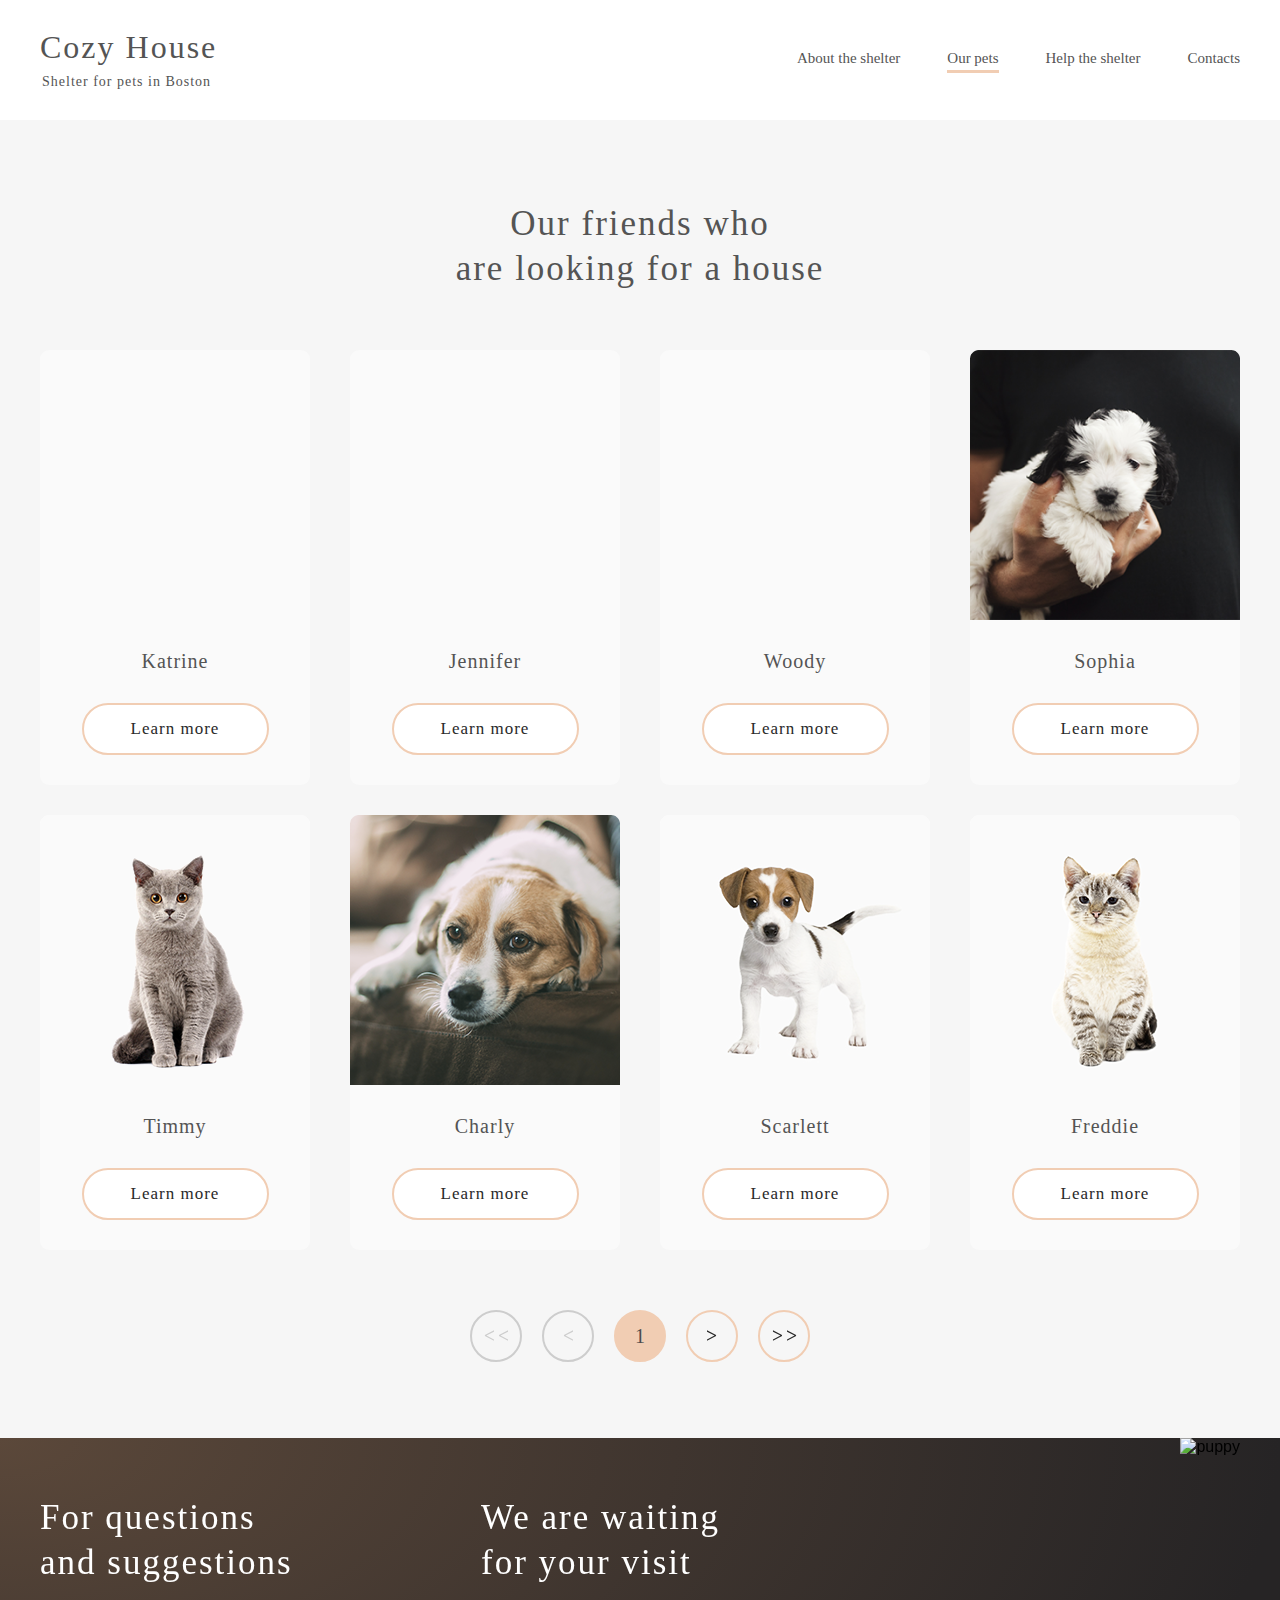
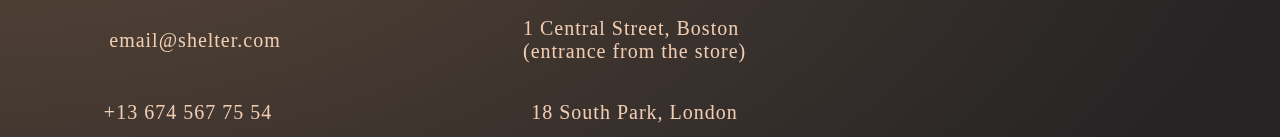
==== commit b20940d0: "fix: slider for mozilla browser" ====
--- a/shelter/pages/pets/index.html
+++ b/shelter/pages/pets/index.html
@@ -19,6 +19,12 @@
         </a>
       </div>
       <nav class="menu">
+        <div class="logo-copy logo-copy--hidden">
+          <a class="logo__link" href="#top">
+            <h2 class="logo__title">Cozy House</h2>
+            <div class="logo__subtitle">Shelter for pets in Boston</div>
+          </a>
+        </div>
         <ul class="menu__list">
           <li><a class="menu__list-item" href="../../pages/main/index.html#top">About the shelter</a></li>
           <li><a class="menu__list-item-pets-page menu__list-item--active" href="#top">Our pets</a></li>
@@ -99,19 +105,19 @@
           </div>
         </div>
         <div class="our-friends__content-buttons">
-          <button class="our-friends__content-button our-friends__content-button--empty">
+          <button class="our-friends__content-button our-friends__content-double-prev-button" disabled>
             <svg width="25" height="11" viewBox="0 0 25 11" fill="none" xmlns="http://www.w3.org/2000/svg">
               <path class="icon"
                 d="M9.94687 10.7852L0.913671 6.08789V4.98438L9.94687 0.287109V1.625L2.43711 5.53125L9.94687 9.44727V10.7852ZM24.018 10.7852L14.9848 6.08789V4.98438L24.018 0.287109V1.625L16.5082 5.53125L24.018 9.44727V10.7852Z" />
             </svg>
           </button>
-          <button class="our-friends__content-button our-friends__content-button--empty">
+          <button class="our-friends__content-button our-friends__content-prev-button" disabled>
             <svg width="10" height="11" viewBox="0 0 10 11" fill="none" xmlns="http://www.w3.org/2000/svg">
               <path class="icon"
                 d="M9.98242 10.7852L0.949219 6.08789V4.98438L9.98242 0.287109V1.625L2.47266 5.53125L9.98242 9.44727V10.7852Z" />
             </svg>
           </button>
-          <button class="our-friends__content-button-number">1</button>
+          <button class="our-friends__content-number" disabled>1</button>
           <button class="our-friends__content-button our-friends__content-next-button">
             <svg width="10" height="11" viewBox="0 0 10 11" fill="none" xmlns="http://www.w3.org/2000/svg">
               <path class="icon"
@@ -124,6 +130,13 @@
                 d="M10.0055 6.08789L0.972265 10.7852V9.44727L8.48203 5.53125L0.972265 1.625V0.287109L10.0055 4.98438V6.08789ZM24.0766 6.08789L15.0434 10.7852V9.44727L22.5531 5.53125L15.0434 1.625V0.287109L24.0766 4.98438V6.08789Z" />
             </svg>
           </button>
+        </div>
+      </div>
+      <div class="popup">
+        <div class="popup__overlay"></div>
+        <div class="popup__content">
+          <button class="popup__close-button"></button>
+          <div class="popup__content-inner"></div>
         </div>
       </div>
     </section>
--- a/shelter/pages/pets/css/style.css
+++ b/shelter/pages/pets/css/style.css
@@ -1 +1 @@
-article,aside,details,figcaption,figure,footer,header,hgroup,nav,section,summary{display:block}audio,canvas,video{display:inline-block}audio:not([controls]){display:none;height:0}[hidden],template{display:none}html{background:#fff;color:#000;-webkit-text-size-adjust:100%;-ms-text-size-adjust:100%}html,button,input,select,textarea{font-family:sans-serif}body{margin:0 auto}a{background:transparent}a:focus{outline:thin dotted}a:hover,a:active{outline:0}h1{font-size:2em;margin:0.67em 0}h2{font-size:1.5em;margin:0.83em 0}h3{font-size:1.17em;margin:1em 0}h4{font-size:1em;margin:1.33em 0}h5{font-size:.83em;margin:1.67em 0}h6{font-size:.75em;margin:2.33em 0}abbr[title]{border-bottom:1px dotted}b,strong{font-weight:bold}dfn{font-style:italic}mark{background:#ff0;color:#000}code,kbd,pre,samp{font-family:monospace, serif;font-size:1em}pre{white-space:pre;white-space:pre-wrap;word-wrap:break-word}q{quotes:"“" "”" "‘" "’"}q:before,q:after{content:"";content:none}small{font-size:80%}sub,sup{font-size:75%;line-height:0;position:relative;vertical-align:baseline}sup{top:-0.5em}sub{bottom:-0.25em}img{border:0}svg:not(:root){overflow:hidden}figure{margin:0}fieldset{border:1px solid #c0c0c0;margin:0 2px;padding:0.35em 0.625em 0.75em}legend{border:0;padding:0;white-space:normal}button,input,select,textarea{font-family:inherit;font-size:100%;margin:0;vertical-align:baseline}button,input{line-height:normal}button,select{text-transform:none}button,html input[type="button"],input[type="reset"],input[type="submit"]{-webkit-appearance:button;cursor:pointer}button[disabled],input[disabled]{cursor:default}button::-moz-focus-inner,input::-moz-focus-inner{border:0;padding:0}textarea{overflow:auto;vertical-align:top}table{border-collapse:collapse;border-spacing:0}input[type="search"]{-webkit-appearance:textfield;-webkit-box-sizing:content-box;box-sizing:content-box}input[type="search"]::-webkit-search-cancel-button,input[type="search"]::-webkit-search-decoration{-webkit-appearance:none}input[type="checkbox"],input[type="radio"]{-webkit-box-sizing:border-box;box-sizing:border-box;padding:0}@font-face{font-family:"ArialRegular";src:url("../../../assets/fonts/Arial/ArialRegular/arial.ttf");font-style:normal;font-weight:400}@font-face{font-family:"ArialItalic";src:url("../../../assets/fonts/Arial/ArialItalic/ariali.ttf");font-style:italic;font-weight:400}@font-face{font-family:"GeorgiaRegular";src:url("../../../assets/fonts/Georgia/GeorgiaRegular/Georgia.ttf");font-style:normal;font-weight:400}@font-face{font-family:"GeorgiaItalic";src:url("../../../assets/fonts/Georgia/GeorgiaItalic/georgiai.ttf");font-style:italic;font-weight:400}.header .logo__subtitle,.header .menu__list-item,.header .menu__list-item-pets-page{font-family:"ArialRegular";font-style:normal;font-weight:400}.header .logo__title,.our-friends__content-button-number,.our-friends__column-pets-name,.our-friends__column-button,.content-title,.footer__container-title,.footer__link{font-family:"GeorgiaRegular";font-style:normal;font-weight:400}.header .logo__title{font-size:32px;line-height:35px}.content-title,.footer__container-title{font-size:35px;line-height:45px}.our-friends__content-button-number,.our-friends__column-pets-name,.footer__link{font-size:20px;line-height:23px}.header .menu__list-item,.header .menu__list-item-pets-page{font-size:15px;line-height:24px}.header .logo__subtitle{font-size:14px;line-height:16px}.our-friends__column-button{font-size:17px;line-height:22px}.header{position:-webkit-sticky;position:sticky;top:0;z-index:5}@media screen and (max-width: 900px){.header{position:relative}}.header__content{display:-ms-grid;display:grid;-ms-grid-columns:187px minmax(auto, 443px);grid-template-columns:187px minmax(auto, 443px);-webkit-box-pack:justify;-ms-flex-pack:justify;justify-content:space-between;padding:30px 40px 10px 40px;gap:20px;background-color:#fff}@media screen and (max-width: 900px){.header__content{padding:30px 30px 10px 30px}}@media screen and (max-width: 750px){.header__content{padding:30px 10px 10px 30px}}@media screen and (max-width: 650px){.header__content{-ms-grid-columns:187px 0px 30px;grid-template-columns:187px 0px 30px;padding:31px 35px 20px 45px;gap:0;-webkit-box-pack:space-evenly;-ms-flex-pack:space-evenly;justify-content:space-evenly}}@media screen and (max-width: 350px){.header__content{-webkit-box-pack:start;-ms-flex-pack:start;justify-content:start;gap:20px;padding:31px 15px 20px 10px}}.header .logo{display:-webkit-box;display:-ms-flexbox;display:flex;-webkit-box-orient:vertical;-webkit-box-direction:normal;-ms-flex-direction:column;flex-direction:column;z-index:25}.header .logo__link{cursor:pointer;cursor:url("../../../assets/icons/cursor-hover.svg"),auto}.header .logo__title{color:#545454;margin:0 0 9px 0;letter-spacing:2px}.header .logo__subtitle{color:#545454;padding-left:2px;letter-spacing:1px}.header .menu__list{display:-webkit-box;display:-ms-flexbox;display:flex;-webkit-box-pack:justify;-ms-flex-pack:justify;justify-content:space-between;list-style-type:none;padding:0}@media screen and (max-width: 650px){.header .menu__list{position:fixed;overflow:hidden;right:0;top:0;z-index:20;display:-webkit-box;display:-ms-flexbox;display:flex;-webkit-box-orient:vertical;-webkit-box-direction:normal;-ms-flex-direction:column;flex-direction:column;-webkit-box-pack:start;-ms-flex-pack:start;justify-content:start;-webkit-box-align:center;-ms-flex-align:center;align-items:center;gap:38px;text-align:center;background-color:#fff;-webkit-transform:translateX(100%);transform:translateX(100%);-webkit-transition:-webkit-transform 0.8s;transition:-webkit-transform 0.8s;transition:transform 0.8s;transition:transform 0.8s, -webkit-transform 0.8s;width:85vw;height:100vh;margin:0;padding:250px 0 0 0}.header .menu__list>li{max-width:243px}.header .menu__list--active{-webkit-transform:translateX(0);transform:translateX(0)}}@media screen and (max-width: 650px) and (max-width: 350px){.header .menu__list{width:100vw}}.header .menu__list-item{color:#545454;cursor:pointer;cursor:url("../../../assets/icons/cursor-hover.svg"),auto;-webkit-transition:0.6s;transition:0.6s}@media screen and (max-width: 650px){.header .menu__list-item{font-size:32px;line-height:51px}}.header .menu__list-item:hover{color:#292929}.header .menu__list-item--active{color:#545454}.header .menu__list-item-pets-page{color:#545454;cursor:pointer;cursor:url("../../../assets/icons/cursor-hover.svg"),auto;-webkit-transition:0.6s;transition:0.6s}@media screen and (max-width: 650px){.header .menu__list-item-pets-page{font-size:32px;line-height:51px}}.header .menu__list-item-pets-page:hover{color:#292929}.header .menu__list-item-pets-page--active{color:#545454}.header .menu__list-item-pets-page:after{content:"";width:0%;border-bottom:3px solid #f1cdb3;display:block;position:relative;-webkit-transition:width 0.6s;transition:width 0.6s}.header .menu__list-item-pets-page:hover::after{width:100%}.header .menu__list-item-pets-page--active::after{width:100%}.header .menu__list-item:after{content:"";width:0%;border-bottom:3px solid #f1cdb3;display:block;position:relative;-webkit-transition:width 0.6s;transition:width 0.6s}.header .menu__list-item:hover::after{width:100%}.header .menu__list-item--active::after{width:100%}.header .menu__burger-button{display:none;width:30px;height:30px;z-index:25;border:none;background:none;-webkit-user-select:none;-moz-user-select:none;-ms-user-select:none;user-select:none;-webkit-transition:all 0.5s ease-in-out;transition:all 0.5s ease-in-out;padding:0;-webkit-box-orient:vertical;-webkit-box-direction:normal;-ms-flex-direction:column;flex-direction:column;justify-self:flex-end;-webkit-box-pack:center;-ms-flex-pack:center;justify-content:center;-ms-flex-item-align:center;-ms-grid-row-align:center;align-self:center}.header .menu__burger-button--active{-webkit-transform:rotate(270deg);transform:rotate(270deg)}@media screen and (max-width: 650px){.header .menu__burger-button{display:-webkit-box;display:-ms-flexbox;display:flex}}@media screen and (max-width: 650px){.header .menu__overlay{display:none;position:fixed;top:0;left:0;width:100vw;height:100vh;z-index:10}.header .menu__overlay--active{display:block;opacity:0.5;background-color:rgba(0,0,0,0.5)}}.header .line{width:100%;height:2px;margin:4px 0;background-color:#000}.our-friends{background-color:#f6f6f6;padding-bottom:100px}@media screen and (max-width: 900px){.our-friends{padding-bottom:76px}}@media screen and (max-width: 550px){.our-friends{padding-bottom:42px}}.our-friends__content{display:-webkit-box;display:-ms-flexbox;display:flex;-webkit-box-orient:vertical;-webkit-box-direction:normal;-ms-flex-direction:column;flex-direction:column}.our-friends__content-buttons{display:-webkit-box;display:-ms-flexbox;display:flex;-webkit-box-pack:center;-ms-flex-pack:center;justify-content:center;-webkit-box-align:center;-ms-flex-align:center;align-items:center;gap:20px}@media screen and (max-width: 900px){.our-friends__content-buttons{gap:10px}}@media screen and (max-width: 350px){.our-friends__content-buttons{gap:5px}}.our-friends__content-button{width:52px;height:52px;border-radius:100px;border:2px solid #f1cdb3;background-repeat:no-repeat;background-position:center center;background-color:#f6f6f6;-webkit-transition:0.6s;transition:0.6s}.our-friends__content-button:hover{background-color:#f1cdb3;cursor:url("../../../assets/icons/cursor-hover.svg"),auto}.our-friends__content-button .icon{fill:#292929}.our-friends__content-button-number{text-align:center;background-color:#f1cdb3;color:#4c4c4c;border-radius:100px;border:2px solid #f1cdb3;width:52px;height:52px}.our-friends__content-button--empty{border:2px solid #cdcdcd}.our-friends__content-button--empty:hover{background-color:#f6f6f6;cursor:url("../../../assets/icons/cursor-hover.svg"),auto}.our-friends__content-button--empty .icon{fill:#cdcdcd;-webkit-transition:0.6s;transition:0.6s}.our-friends__wrapper{display:-ms-grid;display:grid;-webkit-box-align:center;-ms-flex-align:center;align-items:center;-webkit-box-pack:space-evenly;-ms-flex-pack:space-evenly;justify-content:space-evenly;-ms-grid-columns:1fr;grid-template-columns:1fr;margin-bottom:60px;grid-gap:13px}@media screen and (max-width: 900px){.our-friends__wrapper{margin-bottom:42px}}.our-friends__container{display:-webkit-box;display:-ms-flexbox;display:flex;-webkit-box-pack:space-evenly;-ms-flex-pack:space-evenly;justify-content:space-evenly;-webkit-box-align:center;-ms-flex-align:center;align-items:center;gap:30px 5px;-ms-flex-wrap:wrap;flex-wrap:wrap}@media screen and (max-width: 1200px){.our-friends__container{display:-ms-grid;display:grid;-ms-grid-columns:(270px)[3];grid-template-columns:repeat(3, 270px);grid-gap:30px 10px}}@media screen and (max-width: 900px){.our-friends__container{-ms-grid-columns:(270px)[2];grid-template-columns:repeat(2, 270px);padding:0 63px 0 63px}}@media screen and (max-width: 750px){.our-friends__container{padding:0 15px 0 15px}}@media screen and (max-width: 650px){.our-friends__container{-ms-grid-columns:(270px)[1];grid-template-columns:repeat(1, 270px)}}.our-friends__column{height:435px;-webkit-transition:0.6s;transition:0.6s;border-radius:9px;background-color:#fafafa;display:-ms-grid;display:grid}@media screen and (max-width: 1200px){.our-friends__column:nth-child(7),.our-friends__column:nth-child(8){display:none}}@media screen and (max-width: 650px){.our-friends__column:nth-child(4),.our-friends__column:nth-child(5),.our-friends__column:nth-child(6){display:none}}.our-friends__column:nth-child(1) .our-friends__column-image{background-image:url("../../../assets/images/pets-katrine.png")}.our-friends__column:nth-child(2) .our-friends__column-image{background-image:url("../../../assets/images/pets-jennifer.png")}.our-friends__column:nth-child(3) .our-friends__column-image{background-image:url("../../../assets/images/pets-woody.png")}.our-friends__column:nth-child(4) .our-friends__column-image{background-image:url("../../../assets/images/pets-sophia.png")}.our-friends__column:nth-child(5) .our-friends__column-image{background-image:url("../../../assets/images/pets-timmy.png")}.our-friends__column:nth-child(6) .our-friends__column-image{background-image:url("../../../assets/images/pets-charly.png")}.our-friends__column:nth-child(7) .our-friends__column-image{background-image:url("../../../assets/images/pets-scarlet.png")}.our-friends__column:nth-child(8) .our-friends__column-image{background-image:url("../../../assets/images/pets-freddie.png")}.our-friends__column:hover{-webkit-box-shadow:15px 15px 10px -10px rgba(0,0,0,0.3),0 1px 0px rgba(0,0,0,0.1);box-shadow:15px 15px 10px -10px rgba(0,0,0,0.3),0 1px 0px rgba(0,0,0,0.1);cursor:url("../../../assets/icons/cursor-hover.svg"),auto}.our-friends__column-item{display:-webkit-box;display:-ms-flexbox;display:flex;-webkit-box-orient:vertical;-webkit-box-direction:normal;-ms-flex-direction:column;flex-direction:column;-webkit-box-pack:start;-ms-flex-pack:start;justify-content:start;-webkit-box-align:center;-ms-flex-align:center;align-items:center;gap:30px;text-align:center;border-radius:9px}.our-friends__column-image{background-position:center center;background-repeat:no-repeat;width:270px;height:270px}.our-friends__column-pets-name{color:#545454;letter-spacing:1px;padding:0 10px 0 10px}.our-friends__column-button{color:#292929;background-color:#fff;border-radius:100px;max-width:187px;width:100%;height:52px;letter-spacing:1px;-webkit-transition:0.6s;transition:0.6s;border:2px solid #f1cdb3;position:relative;overflow:hidden;z-index:1}.our-friends__column-button:after{content:'';position:absolute;display:block;background-color:#f1cdb3;top:0;left:50%;-webkit-transform:translateX(-50%);transform:translateX(-50%);width:0;height:100%;z-index:-1;-webkit-transition:width 0.4s ease-in-out;transition:width 0.4s ease-in-out}.our-friends__column-button:hover{cursor:url("../../../assets/icons/cursor-hover.svg"),auto;outline:0}.our-friends__column-button:hover:after{width:110%}.content-title{color:#545454;display:-webkit-box;display:-ms-flexbox;display:flex;-webkit-box-pack:center;-ms-flex-pack:center;justify-content:center;-webkit-box-align:center;-ms-flex-align:center;align-items:center;text-align:center;letter-spacing:2px;margin-top:0;margin-bottom:59px;padding-top:81px}@media screen and (max-width: 900px){.content-title{margin-bottom:29px}}@media screen and (max-width: 550px){.content-title{font-size:26px;line-height:33px;letter-spacing:1px;padding-top:51px;margin-bottom:40px}}.footer{padding:0 40px 0 40px;background-image:url("../../../assets/images/noise_transparent@2x.png"),radial-gradient(100% 215.42% at 0% 0%, #5b483a 0%, #262425 100%)}@media screen and (max-width: 1100px){.footer{padding:0 0 0 40px}}@media screen and (max-width: 1000px){.footer{padding:0 65px 0 65px}}@media screen and (max-width: 750px){.footer{padding:0 0 0 5px}}@media screen and (max-width: 550px){.footer{padding:0 10px 0 10px}}@media screen and (max-width: 350px){.footer{padding:0}}.footer__content{-webkit-box-pack:justify;-ms-flex-pack:justify;justify-content:space-between;display:-webkit-box;display:-ms-flexbox;display:flex}@media screen and (max-width: 1000px){.footer__content{-webkit-box-orient:vertical;-webkit-box-direction:normal;-ms-flex-direction:column;flex-direction:column;-webkit-box-align:center;-ms-flex-align:center;align-items:center}}@media screen and (max-width: 900px){.footer__content{padding-top:0;grid-gap:48px}}@media screen and (max-width: 550px){.footer__content{grid-gap:25px}}.footer__content-img{padding-top:40px}@media screen and (max-width: 1000px){.footer__content-img{-ms-grid-column-align:center;justify-self:center}}@media screen and (max-width: 900px){.footer__content-img{padding-top:8px}}.footer__container{display:-webkit-box;display:-ms-flexbox;display:flex;-webkit-box-pack:justify;-ms-flex-pack:justify;justify-content:space-between;gap:25px;padding-top:42px;max-width:740px;width:100%}@media screen and (max-width: 900px){.footer__container{padding-top:11px;gap:25px}}@media screen and (max-width: 650px){.footer__container{-webkit-box-orient:vertical;-webkit-box-direction:normal;-ms-flex-direction:column;flex-direction:column;-webkit-box-align:center;-ms-flex-align:center;align-items:center}}@media screen and (max-width: 550px){.footer__container{gap:10px}}.footer__container-column{display:-webkit-box;display:-ms-flexbox;display:flex;-webkit-box-orient:vertical;-webkit-box-direction:normal;-ms-flex-direction:column;flex-direction:column;gap:30px}@media screen and (max-width: 550px){.footer__container-column{gap:29px}}.footer__container-column:nth-child(2) .footer__container-title{padding-left:3px}@media screen and (max-width: 550px){.footer__container-column:nth-child(2) .footer__container-title{padding-left:11px}}@media screen and (max-width: 550px){.footer__container-column:nth-child(2){gap:36px}}.footer__container-title{color:#fff;width:280px;margin:0;letter-spacing:2px;padding-top:15px}@media screen and (max-width: 900px){.footer__container-title{padding-top:20px}}@media screen and (max-width: 550px){.footer__container-title{text-align:center;font-size:26px;line-height:33px;letter-spacing:1px}}.footer__items{display:-webkit-box;display:-ms-flexbox;display:flex;-webkit-box-orient:vertical;-webkit-box-direction:normal;-ms-flex-direction:column;flex-direction:column;gap:22px;margin:0;padding:0}@media screen and (max-width: 900px){.footer__items{-webkit-box-pack:space-evenly;-ms-flex-pack:space-evenly;justify-content:space-evenly}}@media screen and (max-width: 750px){.footer__items{grid-gap:22px 30px}}.footer__item{display:-webkit-box;display:-ms-flexbox;display:flex;-webkit-box-pack:end;-ms-flex-pack:end;justify-content:flex-end;-webkit-box-align:center;-ms-flex-align:center;align-items:center;text-align:left;height:50px}.footer__item-email{background-image:url("../../../assets/icons/mail.svg");background-repeat:no-repeat;background-position:0% 50%;-webkit-box-pack:center;-ms-flex-pack:center;justify-content:center}@media screen and (max-width: 550px){.footer__item-email{background-position:6% 45%}}.footer__item-phone{background-image:url("../../../assets/icons/phone.svg");background-repeat:no-repeat;background-position:0% 50%;-webkit-box-pack:center;-ms-flex-pack:center;justify-content:center}@media screen and (max-width: 550px){.footer__item-phone{background-position:8% 45%}}.footer__item-geo{-webkit-box-pack:center;-ms-flex-pack:center;justify-content:center}.footer__item-geo:nth-child(1){background-image:url("../../../assets/icons/pin.svg");background-repeat:no-repeat;background-position:0% 50%;width:302px}@media screen and (max-width: 550px){.footer__item-geo:nth-child(1){margin-bottom:5px}}.footer__item-geo:nth-child(2){background-image:url("../../../assets/icons/pin.svg");background-repeat:no-repeat;background-position:0% 50%;width:302px}.footer__item-geo:nth-child(1) .footer__link-geo{margin-left:45px}.footer__item-geo:nth-child(2) .footer__link-geo{margin-left:11px}.footer__link{color:#f1cdb3;letter-spacing:1px;-webkit-transition:0.6s;transition:0.6s}.footer__link:hover{color:#f6f6f6;cursor:url("../../../assets/icons/cursor-hover.svg"),auto}.footer__link-email{margin-left:30px}@media screen and (max-width: 550px){.footer__link-email{margin-left:60px}}.footer__link-phone{margin-left:16px}@media screen and (max-width: 550px){.footer__link-phone{margin-left:60px}}:root{scroll-behavior:smooth}html{background-color:#fff;cursor:url("../../../assets/icons/cursor.svg"),auto}html a{text-decoration:none}html body{max-width:1280px}
+article,aside,details,figcaption,figure,footer,header,hgroup,nav,section,summary{display:block}audio,canvas,video{display:inline-block}audio:not([controls]){display:none;height:0}[hidden],template{display:none}html{background:#fff;color:#000;-webkit-text-size-adjust:100%;-ms-text-size-adjust:100%}html,button,input,select,textarea{font-family:sans-serif}body{margin:0 auto}a{background:transparent}a:focus{outline:thin dotted}a:hover,a:active{outline:0}h1{font-size:2em;margin:0.67em 0}h2{font-size:1.5em;margin:0.83em 0}h3{font-size:1.17em;margin:1em 0}h4{font-size:1em;margin:1.33em 0}h5{font-size:.83em;margin:1.67em 0}h6{font-size:.75em;margin:2.33em 0}abbr[title]{border-bottom:1px dotted}b,strong{font-weight:bold}dfn{font-style:italic}mark{background:#ff0;color:#000}code,kbd,pre,samp{font-family:monospace, serif;font-size:1em}pre{white-space:pre;white-space:pre-wrap;word-wrap:break-word}q{quotes:"“" "”" "‘" "’"}q:before,q:after{content:"";content:none}small{font-size:80%}sub,sup{font-size:75%;line-height:0;position:relative;vertical-align:baseline}sup{top:-0.5em}sub{bottom:-0.25em}img{border:0}svg:not(:root){overflow:hidden}figure{margin:0}fieldset{border:1px solid #c0c0c0;margin:0 2px;padding:0.35em 0.625em 0.75em}legend{border:0;padding:0;white-space:normal}button,input,select,textarea{font-family:inherit;font-size:100%;margin:0;vertical-align:baseline}button,input{line-height:normal}button,select{text-transform:none}button,html input[type="button"],input[type="reset"],input[type="submit"]{-webkit-appearance:button;cursor:pointer}button[disabled],input[disabled]{cursor:default}button::-moz-focus-inner,input::-moz-focus-inner{border:0;padding:0}textarea{overflow:auto;vertical-align:top}table{border-collapse:collapse;border-spacing:0}input[type="search"]{-webkit-appearance:textfield;-webkit-box-sizing:content-box;box-sizing:content-box}input[type="search"]::-webkit-search-cancel-button,input[type="search"]::-webkit-search-decoration{-webkit-appearance:none}input[type="checkbox"],input[type="radio"]{-webkit-box-sizing:border-box;box-sizing:border-box;padding:0}@font-face{font-family:"ArialRegular";src:url("../../../assets/fonts/Arial/ArialRegular/arial.ttf");font-style:normal;font-weight:400}@font-face{font-family:"ArialItalic";src:url("../../../assets/fonts/Arial/ArialItalic/ariali.ttf");font-style:italic;font-weight:400}@font-face{font-family:"GeorgiaRegular";src:url("../../../assets/fonts/Georgia/GeorgiaRegular/Georgia.ttf");font-style:normal;font-weight:400}@font-face{font-family:"GeorgiaItalic";src:url("../../../assets/fonts/Georgia/GeorgiaItalic/georgiai.ttf");font-style:italic;font-weight:400}@font-face{font-family:"GeorgiaBold";src:url("../../../assets/fonts/Georgia/GeorgiaBold/georgiab.ttf");font-style:bold;font-weight:700}.header .logo__subtitle,.header .menu__list-item,.header .menu__list-item-pets-page{font-family:"ArialRegular";font-style:normal;font-weight:400}.header .logo__title,.our-friends__content-number:disabled,.our-friends__column-pets-name,.our-friends__column-button,.content-title,.popup__container-pet-name,.popup__container-pet-breed,.popup__container-pet-description,.popup__container-pet-item>span,.footer__container-title,.footer__link{font-family:"GeorgiaRegular";font-style:normal;font-weight:400}.popup__container-pet-item{font-family:"GeorgiaBold";font-size:bold;font-weight:700}.header .logo__title{font-size:32px;line-height:35px}.content-title,.popup__container-pet-name,.footer__container-title{font-size:35px;line-height:45px}.our-friends__content-number:disabled,.our-friends__column-pets-name,.popup__container-pet-breed,.footer__link{font-size:20px;line-height:23px}.header .menu__list-item,.header .menu__list-item-pets-page{font-size:15px;line-height:24px}.header .logo__subtitle{font-size:14px;line-height:16px}.our-friends__column-button{font-size:17px;line-height:22px}.header{position:-webkit-sticky;position:sticky;top:0;z-index:5}@media screen and (max-width: 767px){.header{position:relative}}.header__content{display:-ms-grid;display:grid;-ms-grid-columns:187px minmax(auto, 443px);grid-template-columns:187px minmax(auto, 443px);-webkit-box-pack:justify;-ms-flex-pack:justify;justify-content:space-between;padding:30px 40px 10px 40px;gap:20px;background-color:#fff}@media screen and (max-width: 1279px){.header__content{padding:30px 30px 10px 30px}}@media screen and (max-width: 767px){.header__content{-ms-grid-columns:187px 0px 30px;grid-template-columns:187px 0px 30px;padding:31px 35px 20px 45px;gap:0}}@media screen and (max-width: 767px){.header__content{gap:0px;padding:31px 53px 20px 30px}}@media screen and (max-width: 374px){.header__content{padding:30px 53px 20px 10px}}.header .logo{display:-webkit-box;display:-ms-flexbox;display:flex;-webkit-box-orient:vertical;-webkit-box-direction:normal;-ms-flex-direction:column;flex-direction:column;z-index:25;opacity:1}.header .logo--hidden{opacity:0}.header .logo__link{cursor:url("../../../assets/icons/cursor-hover.svg"),auto}.header .logo__title{color:#545454;margin:0 0 9px 0;letter-spacing:2px}.header .logo__subtitle{color:#545454;padding-left:2px;letter-spacing:1px}.header .logo-copy{display:-webkit-box;display:-ms-flexbox;display:flex;-webkit-box-orient:vertical;-webkit-box-direction:normal;-ms-flex-direction:column;flex-direction:column;z-index:25;position:absolute;left:17%;opacity:1;-webkit-transition:0.5s;transition:0.5s}.header .logo-copy--hidden{opacity:0}@media screen and (max-width: 374px){.header .logo-copy{left:3%}}.header .menu__list{display:-webkit-box;display:-ms-flexbox;display:flex;-webkit-box-pack:justify;-ms-flex-pack:justify;justify-content:space-between;list-style-type:none;padding:0}@media screen and (max-width: 767px){.header .menu__list{position:fixed;overflow:hidden;right:0;top:0;z-index:20;display:-webkit-box;display:-ms-flexbox;display:flex;-webkit-box-orient:vertical;-webkit-box-direction:normal;-ms-flex-direction:column;flex-direction:column;-webkit-box-pack:start;-ms-flex-pack:start;justify-content:start;-webkit-box-align:center;-ms-flex-align:center;align-items:center;gap:38px;text-align:center;background-color:#fff;-webkit-transform:translateX(100%);transform:translateX(100%);-webkit-transition:-webkit-transform 0.8s;transition:-webkit-transform 0.8s;transition:transform 0.8s;transition:transform 0.8s, -webkit-transform 0.8s;width:85vw;height:100vh;margin:0;padding:250px 0 0 0}.header .menu__list>li{max-width:243px}.header .menu__list--active{-webkit-transform:translateX(0);transform:translateX(0)}}@media screen and (max-width: 767px) and (max-width: 374px){.header .menu__list{width:100vw}}.header .menu__list-item{color:#545454;cursor:url("../../../assets/icons/cursor-hover.svg"),auto;-webkit-transition:0.6s;transition:0.6s}@media screen and (max-width: 767px){.header .menu__list-item{font-size:32px;line-height:51px}}.header .menu__list-item:hover{color:#292929}.header .menu__list-item--active{color:#545454}.header .menu__list-item-pets-page{color:#545454;cursor:url("../../../assets/icons/cursor-hover.svg"),auto;-webkit-transition:0.6s;transition:0.6s}@media screen and (max-width: 767px){.header .menu__list-item-pets-page{font-size:32px;line-height:51px}}.header .menu__list-item-pets-page:hover{color:#292929}.header .menu__list-item-pets-page--active{color:#545454}.header .menu__list-item-pets-page:after{content:"";width:0%;border-bottom:3px solid #f1cdb3;display:block;position:relative;-webkit-transition:width 0.6s;transition:width 0.6s}.header .menu__list-item-pets-page:hover::after{width:100%}.header .menu__list-item-pets-page--active::after{width:100%}.header .menu__list-item:after{content:"";width:0%;border-bottom:3px solid #f1cdb3;display:block;position:relative;-webkit-transition:width 0.6s;transition:width 0.6s}.header .menu__list-item:hover::after{width:100%}.header .menu__list-item--active::after{width:100%}.header .menu__burger-button{display:none;width:30px;height:30px;z-index:25;border:none;background:none;-webkit-user-select:none;-moz-user-select:none;-ms-user-select:none;user-select:none;-webkit-transition:all 0.5s ease-in-out;transition:all 0.5s ease-in-out;padding:0;-webkit-box-orient:vertical;-webkit-box-direction:normal;-ms-flex-direction:column;flex-direction:column;justify-self:flex-end;-webkit-box-pack:center;-ms-flex-pack:center;justify-content:center;-ms-flex-item-align:center;-ms-grid-row-align:center;align-self:center;cursor:url("../../../assets/icons/cursor-hover.svg"),auto}.header .menu__burger-button--active{-webkit-transform:rotate(90deg);transform:rotate(90deg)}@media screen and (max-width: 767px){.header .menu__burger-button{display:-webkit-box;display:-ms-flexbox;display:flex}}@media screen and (max-width: 767px){.header .menu__overlay{display:none;position:fixed;top:0;left:0;width:100vw;height:100vh;z-index:10}.header .menu__overlay--active{display:block;background-color:rgba(41,41,41,0.6)}}.header .line{width:100%;height:2px;margin:4px 0;background-color:#000}.our-friends{background-color:#f6f6f6;padding-bottom:76px}@media screen and (max-width: 767px){.our-friends{padding-bottom:42px}}.our-friends__content{display:-webkit-box;display:-ms-flexbox;display:flex;-webkit-box-orient:vertical;-webkit-box-direction:normal;-ms-flex-direction:column;flex-direction:column}.our-friends__content-buttons{display:-webkit-box;display:-ms-flexbox;display:flex;-webkit-box-pack:center;-ms-flex-pack:center;justify-content:center;-webkit-box-align:center;-ms-flex-align:center;align-items:center;gap:20px}@media screen and (max-width: 767px){.our-friends__content-buttons{gap:10px}}.our-friends__content-number:disabled{text-align:center;background-color:#f1cdb3;color:#4c4c4c;border-radius:100px;border:2px solid #f1cdb3;width:52px;height:52px;cursor:url("../../../assets//icons/cursor.svg"),auto}.our-friends__content-button{width:52px;height:52px;border-radius:100px;border:2px solid #f1cdb3;background-repeat:no-repeat;background-position:center center;background-color:#f6f6f6;-webkit-transition:0.6s;transition:0.6s}.our-friends__content-button:hover{background-color:#f1cdb3;cursor:url("../../../assets/icons/cursor-hover.svg"),auto}.our-friends__content-button .icon{fill:#292929}.our-friends__content-button:disabled{border:2px solid #cdcdcd;cursor:url("../../../assets//icons/cursor.svg"),auto}.our-friends__content-button:disabled:hover{background-color:#f6f6f6;cursor:url("../../../assets//icons/cursor.svg"),auto}.our-friends__content-button:disabled .icon{fill:#cdcdcd;-webkit-transition:0.6s;transition:0.6s}.our-friends__wrapper{display:-ms-grid;display:grid;-webkit-box-align:center;-ms-flex-align:center;align-items:center;-webkit-box-pack:space-evenly;-ms-flex-pack:space-evenly;justify-content:space-evenly;-ms-grid-columns:1fr;grid-template-columns:1fr;margin-bottom:60px;grid-gap:13px}@media screen and (max-width: 1279px){.our-friends__wrapper{margin-bottom:43px}}.our-friends__container{display:-ms-grid;display:grid;-webkit-box-pack:space-evenly;-ms-flex-pack:space-evenly;justify-content:space-evenly;-webkit-box-align:center;-ms-flex-align:center;align-items:center;gap:30px 0px;-ms-grid-columns:(270px)[4];grid-template-columns:repeat(4, 270px)}@media screen and (max-width: 1279px){.our-friends__container{-ms-grid-columns:(270px)[2];grid-template-columns:repeat(2, 270px);padding:0 50px 0 50px}}@media screen and (max-width: 767px){.our-friends__container{-ms-grid-columns:(270px)[1];grid-template-columns:repeat(1, 270px)}}.our-friends__column{height:435px;-webkit-transition:0.6s;transition:0.6s;border-radius:9px;background-color:#fafafa}@media screen and (max-width: 1279px){.our-friends__column:nth-child(7),.our-friends__column:nth-child(8){display:none}}@media screen and (max-width: 767px){.our-friends__column:nth-child(4),.our-friends__column:nth-child(5),.our-friends__column:nth-child(6){display:none}}.our-friends__column:nth-child(1) .our-friends__column-image{background-image:url("../../../assets/images/pets-katrine.png")}.our-friends__column:nth-child(2) .our-friends__column-image{background-image:url("../../../assets/images/pets-jennifer.png")}.our-friends__column:nth-child(3) .our-friends__column-image{background-image:url("../../../assets/images/pets-woody.png")}.our-friends__column:nth-child(4) .our-friends__column-image{background-image:url("../../../assets/images/pets-sophia.png")}.our-friends__column:nth-child(5) .our-friends__column-image{background-image:url("../../../assets/images/pets-timmy.png")}.our-friends__column:nth-child(6) .our-friends__column-image{background-image:url("../../../assets/images/pets-charly.png")}.our-friends__column:nth-child(7) .our-friends__column-image{background-image:url("../../../assets/images/pets-scarlett.png")}.our-friends__column:nth-child(8) .our-friends__column-image{background-image:url("../../../assets/images/pets-freddie.png")}.our-friends__column:hover{-webkit-box-shadow:15px 15px 10px -10px rgba(0,0,0,0.3),0 1px 0px rgba(0,0,0,0.1);box-shadow:15px 15px 10px -10px rgba(0,0,0,0.3),0 1px 0px rgba(0,0,0,0.1);cursor:url("../../../assets/icons/cursor-hover.svg"),auto}.our-friends__column:hover .our-friends__column-button{cursor:url("../../../assets/icons/cursor-hover.svg"),auto;outline:0}.our-friends__column:hover .our-friends__column-button:after{width:110%}.our-friends__column-item{display:-webkit-box;display:-ms-flexbox;display:flex;-webkit-box-orient:vertical;-webkit-box-direction:normal;-ms-flex-direction:column;flex-direction:column;-webkit-box-pack:start;-ms-flex-pack:start;justify-content:start;-webkit-box-align:center;-ms-flex-align:center;align-items:center;gap:30px;text-align:center;border-radius:9px}.our-friends__column-image{background-position:center center;background-repeat:no-repeat;width:270px;height:270px}.our-friends__column-pets-name{color:#545454;letter-spacing:1px;padding:0 10px 0 10px}.our-friends__column-button{color:#292929;background-color:#fff;border-radius:100px;max-width:187px;width:100%;height:52px;letter-spacing:1px;-webkit-transition:0.6s;transition:0.6s;border:2px solid #f1cdb3;position:relative;overflow:hidden;z-index:1}.our-friends__column-button:after{content:"";position:absolute;display:block;background-color:#f1cdb3;top:0;left:50%;-webkit-transform:translateX(-50%);transform:translateX(-50%);width:0;height:100%;z-index:-1;-webkit-transition:width 0.4s ease-in-out;transition:width 0.4s ease-in-out}.content-title{color:#545454;display:-webkit-box;display:-ms-flexbox;display:flex;-webkit-box-pack:center;-ms-flex-pack:center;justify-content:center;-webkit-box-align:center;-ms-flex-align:center;align-items:center;text-align:center;letter-spacing:2px;margin-top:0;margin-bottom:59px;padding-top:81px}@media screen and (max-width: 1279px){.content-title{margin-bottom:29px}}@media screen and (max-width: 767px){.content-title{font-size:26px;line-height:33px;letter-spacing:1px;padding-top:51px;margin-bottom:40px}}.popup{position:fixed;top:0;right:0;bottom:0;left:0;-webkit-transition:0.5s;transition:0.5s;z-index:-1;opacity:0}.popup--active{z-index:25;opacity:1}.popup__overlay{position:fixed;top:0;right:0;bottom:0;left:0;z-index:-1}.popup__overlay--active{z-index:20;background-color:rgba(41,41,41,0.6)}.popup__close-button{background-image:url("../../../assets/icons/close-button.svg");background-size:12px 12px;background-position:center center;background-repeat:no-repeat;background-color:transparent;border:2px solid #f1cdb3;border-radius:100px;width:52px;height:52px;z-index:25;-webkit-transition:0.5s;transition:0.5s;-ms-flex-item-align:end;align-self:flex-end}.popup__close-button:hover{cursor:url("../../../assets/icons/cursor-hover.svg"),auto;background-color:#fddcc4}.popup__content{position:relative;top:17.2vh;display:-webkit-box;display:-ms-flexbox;display:flex;-webkit-box-orient:vertical;-webkit-box-direction:normal;-ms-flex-direction:column;flex-direction:column;max-width:983px;margin:0 auto;opacity:0;z-index:-1}.popup__content--active{z-index:25;opacity:1}@media screen and (max-width: 1279px){.popup__content{top:22.2vh;max-width:720px}}@media screen and (max-width: 767px){.popup__content{max-width:300px}}.popup__content-inner{max-width:900px;max-height:500px;width:100%;gap:29px;background-color:#fafafa;display:-webkit-box;display:-ms-flexbox;display:flex;border-radius:9px;-webkit-box-pack:justify;-ms-flex-pack:justify;justify-content:space-between;position:relative;-ms-flex-item-align:center;align-self:center}@media screen and (max-width: 1279px){.popup__content-inner{max-width:630px;max-height:350px;gap:0}}@media screen and (max-width: 767px){.popup__content-inner{max-width:240px;max-height:380px;-webkit-box-pack:center;-ms-flex-pack:center;justify-content:center}}.popup__content-image{width:100%;max-width:500px;border-radius:16px}@media screen and (max-width: 1279px){.popup__content-image{max-width:350px}}.popup__container{display:-webkit-box;display:-ms-flexbox;display:flex;-webkit-box-orient:vertical;-webkit-box-direction:normal;-ms-flex-direction:column;flex-direction:column;-webkit-box-pack:center;-ms-flex-pack:center;justify-content:center;max-width:350px;padding:1px 20px 40px 0;width:100%}@media screen and (max-width: 1279px){.popup__container{max-width:270px;padding:10px 0 0 7px;-webkit-box-pack:start;-ms-flex-pack:start;justify-content:flex-start}}@media screen and (max-width: 767px){.popup__container{text-align:center;padding:9px 0 17px 0}}.popup__container-pet-name{color:#000;margin:0;letter-spacing:0.06em}.popup__container-pet-breed{margin:0;padding-top:9px;letter-spacing:0.06em}@media screen and (max-width: 1279px){.popup__container-pet-breed{padding:9px 0 0 0}}.popup__container-pet-description{font-size:15px;line-height:17px;margin:0;padding-top:40px;letter-spacing:0.06em}@media screen and (max-width: 1279px){.popup__container-pet-description{font-size:13px;line-height:14px;padding:22px 5px 0 0}}@media screen and (max-width: 767px){.popup__container-pet-description{text-align:justify;padding:22px 5px 0 5px}}.popup__container-items{display:-webkit-box;display:-ms-flexbox;display:flex;-webkit-box-orient:vertical;-webkit-box-direction:normal;-ms-flex-direction:column;flex-direction:column;gap:11px;padding-top:40px;letter-spacing:0.06em}@media screen and (max-width: 1279px){.popup__container-items{padding:24px 0 0 0;gap:6px}}@media screen and (max-width: 767px){.popup__container-items{-webkit-box-align:start;-ms-flex-align:start;align-items:flex-start;text-align:left;padding:24px 0 0 11px}}.popup__container-pet-item{font-size:15px;line-height:17px}.popup__container-pet-item:before{content:"";display:-webkit-inline-box;display:-ms-inline-flexbox;display:inline-flex;width:4px;height:4px;border-radius:50%;background-color:#f1cdb3;margin-right:10px;-webkit-box-align:end;-ms-flex-align:end;align-items:flex-end}.footer{padding:0 40px 0 40px;background-image:url("../../../assets/images/noise_transparent@2x.png"),radial-gradient(100% 215.42% at 0% 0%, #5b483a 0%, #262425 100%)}.footer__content{-webkit-box-pack:justify;-ms-flex-pack:justify;justify-content:space-between;display:-webkit-box;display:-ms-flexbox;display:flex}@media screen and (max-width: 1279px){.footer__content{-webkit-box-orient:vertical;-webkit-box-direction:normal;-ms-flex-direction:column;flex-direction:column;-webkit-box-align:center;-ms-flex-align:center;align-items:center;gap:56px}}@media screen and (max-width: 767px){.footer__content{gap:32px}}.footer__container{display:-webkit-box;display:-ms-flexbox;display:flex;-webkit-box-pack:justify;-ms-flex-pack:justify;justify-content:space-between;gap:25px;padding-top:42px;max-width:740px;width:100%}@media screen and (max-width: 1279px){.footer__container{padding-top:16px;-webkit-box-pack:center;-ms-flex-pack:center;justify-content:center;gap:55px}}@media screen and (max-width: 767px){.footer__container{-webkit-box-orient:vertical;-webkit-box-direction:normal;-ms-flex-direction:column;flex-direction:column;-webkit-box-align:center;-ms-flex-align:center;align-items:center;gap:15px}}.footer__container-column{display:-webkit-box;display:-ms-flexbox;display:flex;-webkit-box-orient:vertical;-webkit-box-direction:normal;-ms-flex-direction:column;flex-direction:column;gap:30px}.footer__container-column:nth-child(2) .footer__container-title{padding-left:3px}@media screen and (max-width: 767px){.footer__container-column:nth-child(2) .footer__container-title{padding-left:11px}}@media screen and (max-width: 767px){.footer__container-column:nth-child(2){gap:36px}}.footer__container-title{color:#fff;width:280px;margin:0;letter-spacing:2px;padding-top:15px}@media screen and (max-width: 767px){.footer__container-title{text-align:center;font-size:26px;line-height:33px;letter-spacing:1px}}.footer__items{display:-webkit-box;display:-ms-flexbox;display:flex;-webkit-box-orient:vertical;-webkit-box-direction:normal;-ms-flex-direction:column;flex-direction:column;gap:22px;margin:0;padding:0}@media screen and (max-width: 767px){.footer__items{grid-gap:22px 30px;-webkit-box-pack:space-evenly;-ms-flex-pack:space-evenly;justify-content:space-evenly}}.footer__item{display:-webkit-box;display:-ms-flexbox;display:flex;-webkit-box-pack:end;-ms-flex-pack:end;justify-content:flex-end;-webkit-box-align:center;-ms-flex-align:center;align-items:center;text-align:left;height:50px}.footer__item-email{background-image:url("../../../assets/icons/mail.svg");background-repeat:no-repeat;background-position:0% 50%;-webkit-box-pack:center;-ms-flex-pack:center;justify-content:center}@media screen and (max-width: 767px){.footer__item-email{background-position:6% 45%}}.footer__item-phone{background-image:url("../../../assets/icons/phone.svg");background-repeat:no-repeat;background-position:0% 50%;-webkit-box-pack:center;-ms-flex-pack:center;justify-content:center}@media screen and (max-width: 767px){.footer__item-phone{background-position:8% 45%}}.footer__item-geo{-webkit-box-pack:center;-ms-flex-pack:center;justify-content:center}.footer__item-geo:nth-child(1){background-image:url("../../../assets/icons/pin.svg");background-repeat:no-repeat;background-position:0% 50%;width:302px}@media screen and (max-width: 767px){.footer__item-geo:nth-child(1){margin-bottom:5px}}.footer__item-geo:nth-child(2){background-image:url("../../../assets/icons/pin.svg");background-repeat:no-repeat;background-position:0% 50%;width:302px}.footer__item-geo:nth-child(1) .footer__link-geo{margin-left:45px}.footer__item-geo:nth-child(2) .footer__link-geo{margin-left:11px}.footer__link{color:#f1cdb3;letter-spacing:1px;-webkit-transition:0.6s;transition:0.6s}.footer__link:hover{color:#f6f6f6;cursor:url("../../../assets/icons/cursor-hover.svg"),auto}.footer__link-email{margin-left:30px}@media screen and (max-width: 767px){.footer__link-email{margin-left:60px}}.footer__link-phone{margin-left:16px}@media screen and (max-width: 767px){.footer__link-phone{margin-left:60px}}:root{scroll-behavior:smooth}html{background-color:#fff;cursor:url("../../../assets/icons/cursor.svg"),auto}html a{text-decoration:none}html body{max-width:1280px}html body.lock{overflow:hidden}
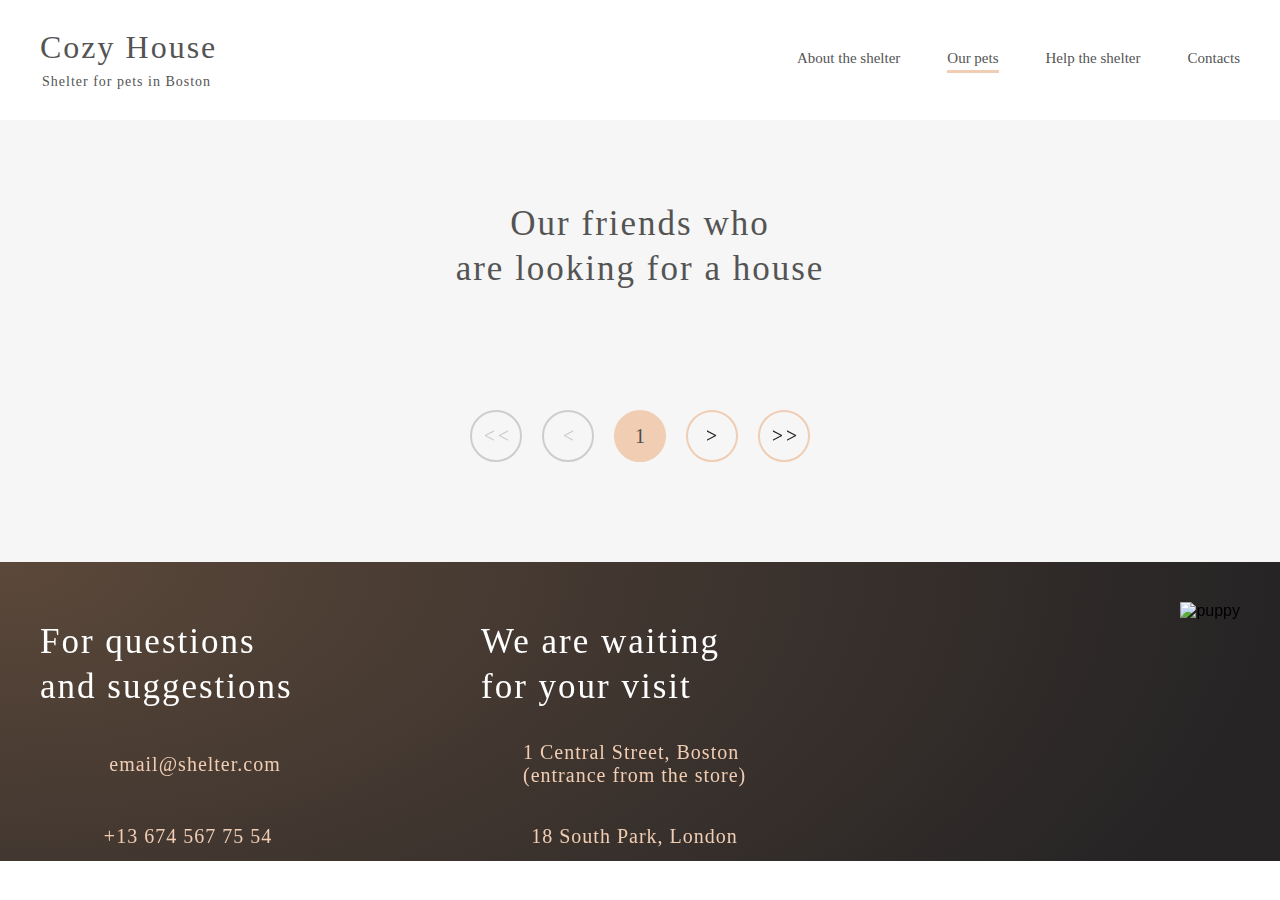
==== commit 7820facc: "feat: repeat and split array with pets" ====
--- a/shelter/pages/pets/index.html
+++ b/shelter/pages/pets/index.html
@@ -45,64 +45,7 @@
       <div class="our-friends__content">
         <h3 class="our-friends__content-title content-title">Our friends who <br> are looking for a house</h3>
         <div class="our-friends__wrapper">
-          <div class="our-friends__container">
-            <div class="our-friends__column">
-              <div class="our-friends__column-item">
-                <div class="our-friends__column-image"></div>
-                <div class="our-friends__column-pets-name">Katrine</div>
-                <button class="our-friends__column-button">Learn more</button>
-              </div>
-            </div>
-            <div class="our-friends__column">
-              <div class="our-friends__column-item">
-                <div class="our-friends__column-image"></div>
-                <div class="our-friends__column-pets-name">Jennifer</div>
-                <button class="our-friends__column-button">Learn more</button>
-              </div>
-            </div>
-            <div class="our-friends__column">
-              <div class="our-friends__column-item">
-                <div class="our-friends__column-image"></div>
-                <div class="our-friends__column-pets-name">Woody</div>
-                <button class="our-friends__column-button">Learn more</button>
-              </div>
-            </div>
-            <div class="our-friends__column">
-              <div class="our-friends__column-item">
-                <div class="our-friends__column-image"></div>
-                <div class="our-friends__column-pets-name">Sophia</div>
-                <button class="our-friends__column-button">Learn more</button>
-              </div>
-            </div>
-            <div class="our-friends__column">
-              <div class="our-friends__column-item">
-                <div class="our-friends__column-image"></div>
-                <div class="our-friends__column-pets-name">Timmy</div>
-                <button class="our-friends__column-button">Learn more</button>
-              </div>
-            </div>
-            <div class="our-friends__column">
-              <div class="our-friends__column-item">
-                <div class="our-friends__column-image"></div>
-                <div class="our-friends__column-pets-name">Charly</div>
-                <button class="our-friends__column-button">Learn more</button>
-              </div>
-            </div>
-            <div class="our-friends__column">
-              <div class="our-friends__column-item">
-                <div class="our-friends__column-image"></div>
-                <div class="our-friends__column-pets-name">Scarlett</div>
-                <button class="our-friends__column-button">Learn more</button>
-              </div>
-            </div>
-            <div class="our-friends__column">
-              <div class="our-friends__column-item">
-                <div class="our-friends__column-image"></div>
-                <div class="our-friends__column-pets-name">Freddie</div>
-                <button class="our-friends__column-button">Learn more</button>
-              </div>
-            </div>
-          </div>
+          <div class="our-friends__container"></div>
         </div>
         <div class="our-friends__content-buttons">
           <button class="our-friends__content-button our-friends__content-double-prev-button" disabled>
@@ -173,7 +116,7 @@
       </div>
       <div class="footer__content-img">
         <picture>
-          <source srcset="../../assets/images/footer-puppy320.png" type="image/png" media="(max-width:550px)">
+          <source srcset="../../assets/images/footer-puppy320.png" type="image/png" media="(max-width:767px)">
           <img class="footer__content-image image" src="../../assets/images/footer-puppy.png" alt="puppy">
         </picture>
       </div>
--- a/shelter/pages/pets/css/style.css
+++ b/shelter/pages/pets/css/style.css
@@ -1 +1 @@
-article,aside,details,figcaption,figure,footer,header,hgroup,nav,section,summary{display:block}audio,canvas,video{display:inline-block}audio:not([controls]){display:none;height:0}[hidden],template{display:none}html{background:#fff;color:#000;-webkit-text-size-adjust:100%;-ms-text-size-adjust:100%}html,button,input,select,textarea{font-family:sans-serif}body{margin:0 auto}a{background:transparent}a:focus{outline:thin dotted}a:hover,a:active{outline:0}h1{font-size:2em;margin:0.67em 0}h2{font-size:1.5em;margin:0.83em 0}h3{font-size:1.17em;margin:1em 0}h4{font-size:1em;margin:1.33em 0}h5{font-size:.83em;margin:1.67em 0}h6{font-size:.75em;margin:2.33em 0}abbr[title]{border-bottom:1px dotted}b,strong{font-weight:bold}dfn{font-style:italic}mark{background:#ff0;color:#000}code,kbd,pre,samp{font-family:monospace, serif;font-size:1em}pre{white-space:pre;white-space:pre-wrap;word-wrap:break-word}q{quotes:"“" "”" "‘" "’"}q:before,q:after{content:"";content:none}small{font-size:80%}sub,sup{font-size:75%;line-height:0;position:relative;vertical-align:baseline}sup{top:-0.5em}sub{bottom:-0.25em}img{border:0}svg:not(:root){overflow:hidden}figure{margin:0}fieldset{border:1px solid #c0c0c0;margin:0 2px;padding:0.35em 0.625em 0.75em}legend{border:0;padding:0;white-space:normal}button,input,select,textarea{font-family:inherit;font-size:100%;margin:0;vertical-align:baseline}button,input{line-height:normal}button,select{text-transform:none}button,html input[type="button"],input[type="reset"],input[type="submit"]{-webkit-appearance:button;cursor:pointer}button[disabled],input[disabled]{cursor:default}button::-moz-focus-inner,input::-moz-focus-inner{border:0;padding:0}textarea{overflow:auto;vertical-align:top}table{border-collapse:collapse;border-spacing:0}input[type="search"]{-webkit-appearance:textfield;-webkit-box-sizing:content-box;box-sizing:content-box}input[type="search"]::-webkit-search-cancel-button,input[type="search"]::-webkit-search-decoration{-webkit-appearance:none}input[type="checkbox"],input[type="radio"]{-webkit-box-sizing:border-box;box-sizing:border-box;padding:0}@font-face{font-family:"ArialRegular";src:url("../../../assets/fonts/Arial/ArialRegular/arial.ttf");font-style:normal;font-weight:400}@font-face{font-family:"ArialItalic";src:url("../../../assets/fonts/Arial/ArialItalic/ariali.ttf");font-style:italic;font-weight:400}@font-face{font-family:"GeorgiaRegular";src:url("../../../assets/fonts/Georgia/GeorgiaRegular/Georgia.ttf");font-style:normal;font-weight:400}@font-face{font-family:"GeorgiaItalic";src:url("../../../assets/fonts/Georgia/GeorgiaItalic/georgiai.ttf");font-style:italic;font-weight:400}@font-face{font-family:"GeorgiaBold";src:url("../../../assets/fonts/Georgia/GeorgiaBold/georgiab.ttf");font-style:bold;font-weight:700}.header .logo__subtitle,.header .menu__list-item,.header .menu__list-item-pets-page{font-family:"ArialRegular";font-style:normal;font-weight:400}.header .logo__title,.our-friends__content-number:disabled,.our-friends__column-pets-name,.our-friends__column-button,.content-title,.popup__container-pet-name,.popup__container-pet-breed,.popup__container-pet-description,.popup__container-pet-item>span,.footer__container-title,.footer__link{font-family:"GeorgiaRegular";font-style:normal;font-weight:400}.popup__container-pet-item{font-family:"GeorgiaBold";font-size:bold;font-weight:700}.header .logo__title{font-size:32px;line-height:35px}.content-title,.popup__container-pet-name,.footer__container-title{font-size:35px;line-height:45px}.our-friends__content-number:disabled,.our-friends__column-pets-name,.popup__container-pet-breed,.footer__link{font-size:20px;line-height:23px}.header .menu__list-item,.header .menu__list-item-pets-page{font-size:15px;line-height:24px}.header .logo__subtitle{font-size:14px;line-height:16px}.our-friends__column-button{font-size:17px;line-height:22px}.header{position:-webkit-sticky;position:sticky;top:0;z-index:5}@media screen and (max-width: 767px){.header{position:relative}}.header__content{display:-ms-grid;display:grid;-ms-grid-columns:187px minmax(auto, 443px);grid-template-columns:187px minmax(auto, 443px);-webkit-box-pack:justify;-ms-flex-pack:justify;justify-content:space-between;padding:30px 40px 10px 40px;gap:20px;background-color:#fff}@media screen and (max-width: 1279px){.header__content{padding:30px 30px 10px 30px}}@media screen and (max-width: 767px){.header__content{-ms-grid-columns:187px 0px 30px;grid-template-columns:187px 0px 30px;padding:31px 35px 20px 45px;gap:0}}@media screen and (max-width: 767px){.header__content{gap:0px;padding:31px 53px 20px 30px}}@media screen and (max-width: 374px){.header__content{padding:30px 53px 20px 10px}}.header .logo{display:-webkit-box;display:-ms-flexbox;display:flex;-webkit-box-orient:vertical;-webkit-box-direction:normal;-ms-flex-direction:column;flex-direction:column;z-index:25;opacity:1}.header .logo--hidden{opacity:0}.header .logo__link{cursor:url("../../../assets/icons/cursor-hover.svg"),auto}.header .logo__title{color:#545454;margin:0 0 9px 0;letter-spacing:2px}.header .logo__subtitle{color:#545454;padding-left:2px;letter-spacing:1px}.header .logo-copy{display:-webkit-box;display:-ms-flexbox;display:flex;-webkit-box-orient:vertical;-webkit-box-direction:normal;-ms-flex-direction:column;flex-direction:column;z-index:25;position:absolute;left:17%;opacity:1;-webkit-transition:0.5s;transition:0.5s}.header .logo-copy--hidden{opacity:0}@media screen and (max-width: 374px){.header .logo-copy{left:3%}}.header .menu__list{display:-webkit-box;display:-ms-flexbox;display:flex;-webkit-box-pack:justify;-ms-flex-pack:justify;justify-content:space-between;list-style-type:none;padding:0}@media screen and (max-width: 767px){.header .menu__list{position:fixed;overflow:hidden;right:0;top:0;z-index:20;display:-webkit-box;display:-ms-flexbox;display:flex;-webkit-box-orient:vertical;-webkit-box-direction:normal;-ms-flex-direction:column;flex-direction:column;-webkit-box-pack:start;-ms-flex-pack:start;justify-content:start;-webkit-box-align:center;-ms-flex-align:center;align-items:center;gap:38px;text-align:center;background-color:#fff;-webkit-transform:translateX(100%);transform:translateX(100%);-webkit-transition:-webkit-transform 0.8s;transition:-webkit-transform 0.8s;transition:transform 0.8s;transition:transform 0.8s, -webkit-transform 0.8s;width:85vw;height:100vh;margin:0;padding:250px 0 0 0}.header .menu__list>li{max-width:243px}.header .menu__list--active{-webkit-transform:translateX(0);transform:translateX(0)}}@media screen and (max-width: 767px) and (max-width: 374px){.header .menu__list{width:100vw}}.header .menu__list-item{color:#545454;cursor:url("../../../assets/icons/cursor-hover.svg"),auto;-webkit-transition:0.6s;transition:0.6s}@media screen and (max-width: 767px){.header .menu__list-item{font-size:32px;line-height:51px}}.header .menu__list-item:hover{color:#292929}.header .menu__list-item--active{color:#545454}.header .menu__list-item-pets-page{color:#545454;cursor:url("../../../assets/icons/cursor-hover.svg"),auto;-webkit-transition:0.6s;transition:0.6s}@media screen and (max-width: 767px){.header .menu__list-item-pets-page{font-size:32px;line-height:51px}}.header .menu__list-item-pets-page:hover{color:#292929}.header .menu__list-item-pets-page--active{color:#545454}.header .menu__list-item-pets-page:after{content:"";width:0%;border-bottom:3px solid #f1cdb3;display:block;position:relative;-webkit-transition:width 0.6s;transition:width 0.6s}.header .menu__list-item-pets-page:hover::after{width:100%}.header .menu__list-item-pets-page--active::after{width:100%}.header .menu__list-item:after{content:"";width:0%;border-bottom:3px solid #f1cdb3;display:block;position:relative;-webkit-transition:width 0.6s;transition:width 0.6s}.header .menu__list-item:hover::after{width:100%}.header .menu__list-item--active::after{width:100%}.header .menu__burger-button{display:none;width:30px;height:30px;z-index:25;border:none;background:none;-webkit-user-select:none;-moz-user-select:none;-ms-user-select:none;user-select:none;-webkit-transition:all 0.5s ease-in-out;transition:all 0.5s ease-in-out;padding:0;-webkit-box-orient:vertical;-webkit-box-direction:normal;-ms-flex-direction:column;flex-direction:column;justify-self:flex-end;-webkit-box-pack:center;-ms-flex-pack:center;justify-content:center;-ms-flex-item-align:center;-ms-grid-row-align:center;align-self:center;cursor:url("../../../assets/icons/cursor-hover.svg"),auto}.header .menu__burger-button--active{-webkit-transform:rotate(90deg);transform:rotate(90deg)}@media screen and (max-width: 767px){.header .menu__burger-button{display:-webkit-box;display:-ms-flexbox;display:flex}}@media screen and (max-width: 767px){.header .menu__overlay{display:none;position:fixed;top:0;left:0;width:100vw;height:100vh;z-index:10}.header .menu__overlay--active{display:block;background-color:rgba(41,41,41,0.6)}}.header .line{width:100%;height:2px;margin:4px 0;background-color:#000}.our-friends{background-color:#f6f6f6;padding-bottom:76px}@media screen and (max-width: 767px){.our-friends{padding-bottom:42px}}.our-friends__content{display:-webkit-box;display:-ms-flexbox;display:flex;-webkit-box-orient:vertical;-webkit-box-direction:normal;-ms-flex-direction:column;flex-direction:column}.our-friends__content-buttons{display:-webkit-box;display:-ms-flexbox;display:flex;-webkit-box-pack:center;-ms-flex-pack:center;justify-content:center;-webkit-box-align:center;-ms-flex-align:center;align-items:center;gap:20px}@media screen and (max-width: 767px){.our-friends__content-buttons{gap:10px}}.our-friends__content-number:disabled{text-align:center;background-color:#f1cdb3;color:#4c4c4c;border-radius:100px;border:2px solid #f1cdb3;width:52px;height:52px;cursor:url("../../../assets//icons/cursor.svg"),auto}.our-friends__content-button{width:52px;height:52px;border-radius:100px;border:2px solid #f1cdb3;background-repeat:no-repeat;background-position:center center;background-color:#f6f6f6;-webkit-transition:0.6s;transition:0.6s}.our-friends__content-button:hover{background-color:#f1cdb3;cursor:url("../../../assets/icons/cursor-hover.svg"),auto}.our-friends__content-button .icon{fill:#292929}.our-friends__content-button:disabled{border:2px solid #cdcdcd;cursor:url("../../../assets//icons/cursor.svg"),auto}.our-friends__content-button:disabled:hover{background-color:#f6f6f6;cursor:url("../../../assets//icons/cursor.svg"),auto}.our-friends__content-button:disabled .icon{fill:#cdcdcd;-webkit-transition:0.6s;transition:0.6s}.our-friends__wrapper{display:-ms-grid;display:grid;-webkit-box-align:center;-ms-flex-align:center;align-items:center;-webkit-box-pack:space-evenly;-ms-flex-pack:space-evenly;justify-content:space-evenly;-ms-grid-columns:1fr;grid-template-columns:1fr;margin-bottom:60px;grid-gap:13px}@media screen and (max-width: 1279px){.our-friends__wrapper{margin-bottom:43px}}.our-friends__container{display:-ms-grid;display:grid;-webkit-box-pack:space-evenly;-ms-flex-pack:space-evenly;justify-content:space-evenly;-webkit-box-align:center;-ms-flex-align:center;align-items:center;gap:30px 0px;-ms-grid-columns:(270px)[4];grid-template-columns:repeat(4, 270px)}@media screen and (max-width: 1279px){.our-friends__container{-ms-grid-columns:(270px)[2];grid-template-columns:repeat(2, 270px);padding:0 50px 0 50px}}@media screen and (max-width: 767px){.our-friends__container{-ms-grid-columns:(270px)[1];grid-template-columns:repeat(1, 270px)}}.our-friends__column{height:435px;-webkit-transition:0.6s;transition:0.6s;border-radius:9px;background-color:#fafafa}@media screen and (max-width: 1279px){.our-friends__column:nth-child(7),.our-friends__column:nth-child(8){display:none}}@media screen and (max-width: 767px){.our-friends__column:nth-child(4),.our-friends__column:nth-child(5),.our-friends__column:nth-child(6){display:none}}.our-friends__column:nth-child(1) .our-friends__column-image{background-image:url("../../../assets/images/pets-katrine.png")}.our-friends__column:nth-child(2) .our-friends__column-image{background-image:url("../../../assets/images/pets-jennifer.png")}.our-friends__column:nth-child(3) .our-friends__column-image{background-image:url("../../../assets/images/pets-woody.png")}.our-friends__column:nth-child(4) .our-friends__column-image{background-image:url("../../../assets/images/pets-sophia.png")}.our-friends__column:nth-child(5) .our-friends__column-image{background-image:url("../../../assets/images/pets-timmy.png")}.our-friends__column:nth-child(6) .our-friends__column-image{background-image:url("../../../assets/images/pets-charly.png")}.our-friends__column:nth-child(7) .our-friends__column-image{background-image:url("../../../assets/images/pets-scarlett.png")}.our-friends__column:nth-child(8) .our-friends__column-image{background-image:url("../../../assets/images/pets-freddie.png")}.our-friends__column:hover{-webkit-box-shadow:15px 15px 10px -10px rgba(0,0,0,0.3),0 1px 0px rgba(0,0,0,0.1);box-shadow:15px 15px 10px -10px rgba(0,0,0,0.3),0 1px 0px rgba(0,0,0,0.1);cursor:url("../../../assets/icons/cursor-hover.svg"),auto}.our-friends__column:hover .our-friends__column-button{cursor:url("../../../assets/icons/cursor-hover.svg"),auto;outline:0}.our-friends__column:hover .our-friends__column-button:after{width:110%}.our-friends__column-item{display:-webkit-box;display:-ms-flexbox;display:flex;-webkit-box-orient:vertical;-webkit-box-direction:normal;-ms-flex-direction:column;flex-direction:column;-webkit-box-pack:start;-ms-flex-pack:start;justify-content:start;-webkit-box-align:center;-ms-flex-align:center;align-items:center;gap:30px;text-align:center;border-radius:9px}.our-friends__column-image{background-position:center center;background-repeat:no-repeat;width:270px;height:270px}.our-friends__column-pets-name{color:#545454;letter-spacing:1px;padding:0 10px 0 10px}.our-friends__column-button{color:#292929;background-color:#fff;border-radius:100px;max-width:187px;width:100%;height:52px;letter-spacing:1px;-webkit-transition:0.6s;transition:0.6s;border:2px solid #f1cdb3;position:relative;overflow:hidden;z-index:1}.our-friends__column-button:after{content:"";position:absolute;display:block;background-color:#f1cdb3;top:0;left:50%;-webkit-transform:translateX(-50%);transform:translateX(-50%);width:0;height:100%;z-index:-1;-webkit-transition:width 0.4s ease-in-out;transition:width 0.4s ease-in-out}.content-title{color:#545454;display:-webkit-box;display:-ms-flexbox;display:flex;-webkit-box-pack:center;-ms-flex-pack:center;justify-content:center;-webkit-box-align:center;-ms-flex-align:center;align-items:center;text-align:center;letter-spacing:2px;margin-top:0;margin-bottom:59px;padding-top:81px}@media screen and (max-width: 1279px){.content-title{margin-bottom:29px}}@media screen and (max-width: 767px){.content-title{font-size:26px;line-height:33px;letter-spacing:1px;padding-top:51px;margin-bottom:40px}}.popup{position:fixed;top:0;right:0;bottom:0;left:0;-webkit-transition:0.5s;transition:0.5s;z-index:-1;opacity:0}.popup--active{z-index:25;opacity:1}.popup__overlay{position:fixed;top:0;right:0;bottom:0;left:0;z-index:-1}.popup__overlay--active{z-index:20;background-color:rgba(41,41,41,0.6)}.popup__close-button{background-image:url("../../../assets/icons/close-button.svg");background-size:12px 12px;background-position:center center;background-repeat:no-repeat;background-color:transparent;border:2px solid #f1cdb3;border-radius:100px;width:52px;height:52px;z-index:25;-webkit-transition:0.5s;transition:0.5s;-ms-flex-item-align:end;align-self:flex-end}.popup__close-button:hover{cursor:url("../../../assets/icons/cursor-hover.svg"),auto;background-color:#fddcc4}.popup__content{position:relative;top:17.2vh;display:-webkit-box;display:-ms-flexbox;display:flex;-webkit-box-orient:vertical;-webkit-box-direction:normal;-ms-flex-direction:column;flex-direction:column;max-width:983px;margin:0 auto;opacity:0;z-index:-1}.popup__content--active{z-index:25;opacity:1}@media screen and (max-width: 1279px){.popup__content{top:22.2vh;max-width:720px}}@media screen and (max-width: 767px){.popup__content{max-width:300px}}.popup__content-inner{max-width:900px;max-height:500px;width:100%;gap:29px;background-color:#fafafa;display:-webkit-box;display:-ms-flexbox;display:flex;border-radius:9px;-webkit-box-pack:justify;-ms-flex-pack:justify;justify-content:space-between;position:relative;-ms-flex-item-align:center;align-self:center}@media screen and (max-width: 1279px){.popup__content-inner{max-width:630px;max-height:350px;gap:0}}@media screen and (max-width: 767px){.popup__content-inner{max-width:240px;max-height:380px;-webkit-box-pack:center;-ms-flex-pack:center;justify-content:center}}.popup__content-image{width:100%;max-width:500px;border-radius:16px}@media screen and (max-width: 1279px){.popup__content-image{max-width:350px}}.popup__container{display:-webkit-box;display:-ms-flexbox;display:flex;-webkit-box-orient:vertical;-webkit-box-direction:normal;-ms-flex-direction:column;flex-direction:column;-webkit-box-pack:center;-ms-flex-pack:center;justify-content:center;max-width:350px;padding:1px 20px 40px 0;width:100%}@media screen and (max-width: 1279px){.popup__container{max-width:270px;padding:10px 0 0 7px;-webkit-box-pack:start;-ms-flex-pack:start;justify-content:flex-start}}@media screen and (max-width: 767px){.popup__container{text-align:center;padding:9px 0 17px 0}}.popup__container-pet-name{color:#000;margin:0;letter-spacing:0.06em}.popup__container-pet-breed{margin:0;padding-top:9px;letter-spacing:0.06em}@media screen and (max-width: 1279px){.popup__container-pet-breed{padding:9px 0 0 0}}.popup__container-pet-description{font-size:15px;line-height:17px;margin:0;padding-top:40px;letter-spacing:0.06em}@media screen and (max-width: 1279px){.popup__container-pet-description{font-size:13px;line-height:14px;padding:22px 5px 0 0}}@media screen and (max-width: 767px){.popup__container-pet-description{text-align:justify;padding:22px 5px 0 5px}}.popup__container-items{display:-webkit-box;display:-ms-flexbox;display:flex;-webkit-box-orient:vertical;-webkit-box-direction:normal;-ms-flex-direction:column;flex-direction:column;gap:11px;padding-top:40px;letter-spacing:0.06em}@media screen and (max-width: 1279px){.popup__container-items{padding:24px 0 0 0;gap:6px}}@media screen and (max-width: 767px){.popup__container-items{-webkit-box-align:start;-ms-flex-align:start;align-items:flex-start;text-align:left;padding:24px 0 0 11px}}.popup__container-pet-item{font-size:15px;line-height:17px}.popup__container-pet-item:before{content:"";display:-webkit-inline-box;display:-ms-inline-flexbox;display:inline-flex;width:4px;height:4px;border-radius:50%;background-color:#f1cdb3;margin-right:10px;-webkit-box-align:end;-ms-flex-align:end;align-items:flex-end}.footer{padding:0 40px 0 40px;background-image:url("../../../assets/images/noise_transparent@2x.png"),radial-gradient(100% 215.42% at 0% 0%, #5b483a 0%, #262425 100%)}.footer__content{-webkit-box-pack:justify;-ms-flex-pack:justify;justify-content:space-between;display:-webkit-box;display:-ms-flexbox;display:flex}@media screen and (max-width: 1279px){.footer__content{-webkit-box-orient:vertical;-webkit-box-direction:normal;-ms-flex-direction:column;flex-direction:column;-webkit-box-align:center;-ms-flex-align:center;align-items:center;gap:56px}}@media screen and (max-width: 767px){.footer__content{gap:32px}}.footer__container{display:-webkit-box;display:-ms-flexbox;display:flex;-webkit-box-pack:justify;-ms-flex-pack:justify;justify-content:space-between;gap:25px;padding-top:42px;max-width:740px;width:100%}@media screen and (max-width: 1279px){.footer__container{padding-top:16px;-webkit-box-pack:center;-ms-flex-pack:center;justify-content:center;gap:55px}}@media screen and (max-width: 767px){.footer__container{-webkit-box-orient:vertical;-webkit-box-direction:normal;-ms-flex-direction:column;flex-direction:column;-webkit-box-align:center;-ms-flex-align:center;align-items:center;gap:15px}}.footer__container-column{display:-webkit-box;display:-ms-flexbox;display:flex;-webkit-box-orient:vertical;-webkit-box-direction:normal;-ms-flex-direction:column;flex-direction:column;gap:30px}.footer__container-column:nth-child(2) .footer__container-title{padding-left:3px}@media screen and (max-width: 767px){.footer__container-column:nth-child(2) .footer__container-title{padding-left:11px}}@media screen and (max-width: 767px){.footer__container-column:nth-child(2){gap:36px}}.footer__container-title{color:#fff;width:280px;margin:0;letter-spacing:2px;padding-top:15px}@media screen and (max-width: 767px){.footer__container-title{text-align:center;font-size:26px;line-height:33px;letter-spacing:1px}}.footer__items{display:-webkit-box;display:-ms-flexbox;display:flex;-webkit-box-orient:vertical;-webkit-box-direction:normal;-ms-flex-direction:column;flex-direction:column;gap:22px;margin:0;padding:0}@media screen and (max-width: 767px){.footer__items{grid-gap:22px 30px;-webkit-box-pack:space-evenly;-ms-flex-pack:space-evenly;justify-content:space-evenly}}.footer__item{display:-webkit-box;display:-ms-flexbox;display:flex;-webkit-box-pack:end;-ms-flex-pack:end;justify-content:flex-end;-webkit-box-align:center;-ms-flex-align:center;align-items:center;text-align:left;height:50px}.footer__item-email{background-image:url("../../../assets/icons/mail.svg");background-repeat:no-repeat;background-position:0% 50%;-webkit-box-pack:center;-ms-flex-pack:center;justify-content:center}@media screen and (max-width: 767px){.footer__item-email{background-position:6% 45%}}.footer__item-phone{background-image:url("../../../assets/icons/phone.svg");background-repeat:no-repeat;background-position:0% 50%;-webkit-box-pack:center;-ms-flex-pack:center;justify-content:center}@media screen and (max-width: 767px){.footer__item-phone{background-position:8% 45%}}.footer__item-geo{-webkit-box-pack:center;-ms-flex-pack:center;justify-content:center}.footer__item-geo:nth-child(1){background-image:url("../../../assets/icons/pin.svg");background-repeat:no-repeat;background-position:0% 50%;width:302px}@media screen and (max-width: 767px){.footer__item-geo:nth-child(1){margin-bottom:5px}}.footer__item-geo:nth-child(2){background-image:url("../../../assets/icons/pin.svg");background-repeat:no-repeat;background-position:0% 50%;width:302px}.footer__item-geo:nth-child(1) .footer__link-geo{margin-left:45px}.footer__item-geo:nth-child(2) .footer__link-geo{margin-left:11px}.footer__link{color:#f1cdb3;letter-spacing:1px;-webkit-transition:0.6s;transition:0.6s}.footer__link:hover{color:#f6f6f6;cursor:url("../../../assets/icons/cursor-hover.svg"),auto}.footer__link-email{margin-left:30px}@media screen and (max-width: 767px){.footer__link-email{margin-left:60px}}.footer__link-phone{margin-left:16px}@media screen and (max-width: 767px){.footer__link-phone{margin-left:60px}}:root{scroll-behavior:smooth}html{background-color:#fff;cursor:url("../../../assets/icons/cursor.svg"),auto}html a{text-decoration:none}html body{max-width:1280px}html body.lock{overflow:hidden}
+article,aside,details,figcaption,figure,footer,header,hgroup,nav,section,summary{display:block}audio,canvas,video{display:inline-block}audio:not([controls]){display:none;height:0}[hidden],template{display:none}html{background:#fff;color:#000;-webkit-text-size-adjust:100%;-ms-text-size-adjust:100%}html,button,input,select,textarea{font-family:sans-serif}body{margin:0 auto}a{background:transparent}a:focus{outline:thin dotted}a:hover,a:active{outline:0}h1{font-size:2em;margin:0.67em 0}h2{font-size:1.5em;margin:0.83em 0}h3{font-size:1.17em;margin:1em 0}h4{font-size:1em;margin:1.33em 0}h5{font-size:.83em;margin:1.67em 0}h6{font-size:.75em;margin:2.33em 0}abbr[title]{border-bottom:1px dotted}b,strong{font-weight:bold}dfn{font-style:italic}mark{background:#ff0;color:#000}code,kbd,pre,samp{font-family:monospace, serif;font-size:1em}pre{white-space:pre;white-space:pre-wrap;word-wrap:break-word}q{quotes:"“" "”" "‘" "’"}q:before,q:after{content:"";content:none}small{font-size:80%}sub,sup{font-size:75%;line-height:0;position:relative;vertical-align:baseline}sup{top:-0.5em}sub{bottom:-0.25em}img{border:0}svg:not(:root){overflow:hidden}figure{margin:0}fieldset{border:1px solid #c0c0c0;margin:0 2px;padding:0.35em 0.625em 0.75em}legend{border:0;padding:0;white-space:normal}button,input,select,textarea{font-family:inherit;font-size:100%;margin:0;vertical-align:baseline}button,input{line-height:normal}button,select{text-transform:none}button,html input[type="button"],input[type="reset"],input[type="submit"]{-webkit-appearance:button;cursor:pointer}button[disabled],input[disabled]{cursor:default}button::-moz-focus-inner,input::-moz-focus-inner{border:0;padding:0}textarea{overflow:auto;vertical-align:top}table{border-collapse:collapse;border-spacing:0}input[type="search"]{-webkit-appearance:textfield;-webkit-box-sizing:content-box;box-sizing:content-box}input[type="search"]::-webkit-search-cancel-button,input[type="search"]::-webkit-search-decoration{-webkit-appearance:none}input[type="checkbox"],input[type="radio"]{-webkit-box-sizing:border-box;box-sizing:border-box;padding:0}@font-face{font-family:"ArialRegular";src:url("../../../assets/fonts/Arial/ArialRegular/arial.ttf");font-style:normal;font-weight:400}@font-face{font-family:"ArialItalic";src:url("../../../assets/fonts/Arial/ArialItalic/ariali.ttf");font-style:italic;font-weight:400}@font-face{font-family:"GeorgiaRegular";src:url("../../../assets/fonts/Georgia/GeorgiaRegular/Georgia.ttf");font-style:normal;font-weight:400}@font-face{font-family:"GeorgiaItalic";src:url("../../../assets/fonts/Georgia/GeorgiaItalic/georgiai.ttf");font-style:italic;font-weight:400}@font-face{font-family:"GeorgiaBold";src:url("../../../assets/fonts/Georgia/GeorgiaBold/georgiab.ttf");font-style:bold;font-weight:700}.header .logo__subtitle,.header .menu__list-item,.header .menu__list-item-pets-page{font-family:"ArialRegular";font-style:normal;font-weight:400}.header .logo__title,.our-friends__content-number:disabled,.our-friends__column-pets-name,.our-friends__column-button,.content-title,.popup__container-pet-name,.popup__container-pet-breed,.popup__container-pet-description,.popup__container-pet-item>span,.footer__container-title,.footer__link{font-family:"GeorgiaRegular";font-style:normal;font-weight:400}.popup__container-pet-item{font-family:"GeorgiaBold";font-size:bold;font-weight:700}.header .logo__title{font-size:32px;line-height:35px}.content-title,.popup__container-pet-name,.footer__container-title{font-size:35px;line-height:45px}.our-friends__content-number:disabled,.our-friends__column-pets-name,.popup__container-pet-breed,.footer__link{font-size:20px;line-height:23px}.header .menu__list-item,.header .menu__list-item-pets-page{font-size:15px;line-height:24px}.header .logo__subtitle{font-size:14px;line-height:16px}.our-friends__column-button{font-size:17px;line-height:22px}.header{position:-webkit-sticky;position:sticky;top:0;z-index:5}.header__content{display:-ms-grid;display:grid;-ms-grid-columns:187px minmax(auto, 443px);grid-template-columns:187px minmax(auto, 443px);-webkit-box-pack:justify;-ms-flex-pack:justify;justify-content:space-between;padding:30px 40px 10px 40px;gap:20px;background-color:#fff}@media screen and (max-width: 1279px){.header__content{padding:30px 30px 10px 30px}}@media screen and (max-width: 767px){.header__content{-ms-grid-columns:187px 0px 30px;grid-template-columns:187px 0px 30px;padding:31px 35px 20px 45px;gap:0}}@media screen and (max-width: 767px){.header__content{gap:0px;padding:31px 53px 20px 30px}}@media screen and (max-width: 374px){.header__content{padding:30px 53px 20px 10px}}.header .logo{display:-webkit-box;display:-ms-flexbox;display:flex;-webkit-box-orient:vertical;-webkit-box-direction:normal;-ms-flex-direction:column;flex-direction:column;z-index:25;opacity:1}.header .logo--hidden{opacity:0}.header .logo__link{cursor:url("../../../assets/icons/cursor-hover.svg"),auto}.header .logo__title{color:#545454;margin:0 0 9px 0;letter-spacing:2px}.header .logo__subtitle{color:#545454;padding-left:2px;letter-spacing:1px}.header .logo-copy{display:-webkit-box;display:-ms-flexbox;display:flex;-webkit-box-orient:vertical;-webkit-box-direction:normal;-ms-flex-direction:column;flex-direction:column;z-index:25;position:absolute;left:17%;opacity:1;-webkit-transition:0.5s;transition:0.5s}.header .logo-copy--hidden{opacity:0}@media screen and (max-width: 374px){.header .logo-copy{left:3%}}.header .menu__list{display:-webkit-box;display:-ms-flexbox;display:flex;-webkit-box-pack:justify;-ms-flex-pack:justify;justify-content:space-between;list-style-type:none;padding:0}@media screen and (max-width: 767px){.header .menu__list{position:fixed;overflow:hidden;right:0;top:0;z-index:20;display:-webkit-box;display:-ms-flexbox;display:flex;-webkit-box-orient:vertical;-webkit-box-direction:normal;-ms-flex-direction:column;flex-direction:column;-webkit-box-pack:start;-ms-flex-pack:start;justify-content:start;-webkit-box-align:center;-ms-flex-align:center;align-items:center;gap:38px;text-align:center;background-color:#fff;-webkit-transform:translateX(100%);transform:translateX(100%);-webkit-transition:-webkit-transform 0.8s;transition:-webkit-transform 0.8s;transition:transform 0.8s;transition:transform 0.8s, -webkit-transform 0.8s;width:85vw;height:100vh;margin:0;padding:250px 0 0 0}.header .menu__list>li{max-width:243px}.header .menu__list--active{-webkit-transform:translateX(0);transform:translateX(0)}}@media screen and (max-width: 767px) and (max-width: 374px){.header .menu__list{width:100vw}}.header .menu__list-item{color:#545454;cursor:url("../../../assets/icons/cursor-hover.svg"),auto;-webkit-transition:0.6s;transition:0.6s}@media screen and (max-width: 767px){.header .menu__list-item{font-size:32px;line-height:51px}}.header .menu__list-item:hover{color:#292929}.header .menu__list-item--active{color:#545454}.header .menu__list-item-pets-page{color:#545454;cursor:url("../../../assets/icons/cursor-hover.svg"),auto;-webkit-transition:0.6s;transition:0.6s}@media screen and (max-width: 767px){.header .menu__list-item-pets-page{font-size:32px;line-height:51px}}.header .menu__list-item-pets-page:hover{color:#292929}.header .menu__list-item-pets-page--active{color:#545454}.header .menu__list-item-pets-page:after{content:"";width:0%;border-bottom:3px solid #f1cdb3;display:block;position:relative;-webkit-transition:width 0.6s;transition:width 0.6s}.header .menu__list-item-pets-page:hover::after{width:100%}.header .menu__list-item-pets-page--active::after{width:100%}.header .menu__list-item:after{content:"";width:0%;border-bottom:3px solid #f1cdb3;display:block;position:relative;-webkit-transition:width 0.6s;transition:width 0.6s}.header .menu__list-item:hover::after{width:100%}.header .menu__list-item--active::after{width:100%}.header .menu__burger-button{display:none;width:30px;height:30px;z-index:25;border:none;background:none;-webkit-user-select:none;-moz-user-select:none;-ms-user-select:none;user-select:none;-webkit-transition:all 0.5s ease-in-out;transition:all 0.5s ease-in-out;padding:0;-webkit-box-orient:vertical;-webkit-box-direction:normal;-ms-flex-direction:column;flex-direction:column;justify-self:flex-end;-webkit-box-pack:center;-ms-flex-pack:center;justify-content:center;-ms-flex-item-align:center;-ms-grid-row-align:center;align-self:center;cursor:url("../../../assets/icons/cursor-hover.svg"),auto}.header .menu__burger-button--active{-webkit-transform:rotate(90deg);transform:rotate(90deg)}@media screen and (max-width: 767px){.header .menu__burger-button{display:-webkit-box;display:-ms-flexbox;display:flex}}@media screen and (max-width: 767px){.header .menu__overlay{display:none;position:fixed;top:0;left:0;width:100vw;height:100vh;z-index:10}.header .menu__overlay--active{display:block;background-color:rgba(41,41,41,0.6)}}.header .line{width:100%;height:2px;margin:4px 0;background-color:#000}.our-friends{background-color:#f6f6f6;padding-bottom:100px}@media screen and (max-width: 1279px){.our-friends{padding-bottom:73px}}@media screen and (max-width: 767px){.our-friends{padding-bottom:42px}}.our-friends__content{display:-webkit-box;display:-ms-flexbox;display:flex;-webkit-box-orient:vertical;-webkit-box-direction:normal;-ms-flex-direction:column;flex-direction:column}.our-friends__content-buttons{display:-webkit-box;display:-ms-flexbox;display:flex;-webkit-box-pack:center;-ms-flex-pack:center;justify-content:center;-webkit-box-align:center;-ms-flex-align:center;align-items:center;gap:20px}@media screen and (max-width: 767px){.our-friends__content-buttons{gap:10px}}.our-friends__content-number:disabled{text-align:center;background-color:#f1cdb3;color:#4c4c4c;border-radius:100px;border:2px solid #f1cdb3;width:52px;height:52px;cursor:url("../../../assets//icons/cursor.svg"),auto}.our-friends__content-button{width:52px;height:52px;border-radius:100px;border:2px solid #f1cdb3;background-repeat:no-repeat;background-position:center center;background-color:#f6f6f6;-webkit-transition:0.6s;transition:0.6s}.our-friends__content-button:hover{background-color:#f1cdb3;cursor:url("../../../assets/icons/cursor-hover.svg"),auto}.our-friends__content-button .icon{fill:#292929}.our-friends__content-button:disabled{border:2px solid #cdcdcd;cursor:url("../../../assets//icons/cursor.svg"),auto}.our-friends__content-button:disabled:hover{background-color:#f6f6f6;cursor:url("../../../assets//icons/cursor.svg"),auto}.our-friends__content-button:disabled .icon{fill:#cdcdcd;-webkit-transition:0.6s;transition:0.6s}.our-friends__wrapper{display:-ms-grid;display:grid;-webkit-box-align:center;-ms-flex-align:center;align-items:center;-webkit-box-pack:space-evenly;-ms-flex-pack:space-evenly;justify-content:space-evenly;-ms-grid-columns:1fr;grid-template-columns:1fr;margin-bottom:60px;grid-gap:13px}@media screen and (max-width: 1279px){.our-friends__wrapper{margin-bottom:43px}}.our-friends__container{display:-ms-grid;display:grid;-webkit-box-pack:space-evenly;-ms-flex-pack:space-evenly;justify-content:space-evenly;-webkit-box-align:center;-ms-flex-align:center;align-items:center;gap:30px 0px;-ms-grid-columns:(270px)[4];grid-template-columns:repeat(4, 270px)}@media screen and (max-width: 1279px){.our-friends__container{-ms-grid-columns:(270px)[2];grid-template-columns:repeat(2, 270px);padding:0 50px 0 50px}}@media screen and (max-width: 767px){.our-friends__container{-ms-grid-columns:(270px)[1];grid-template-columns:repeat(1, 270px);padding:0}}.our-friends__column{height:435px;-webkit-transition:0.6s;transition:0.6s;border-radius:9px;background-color:#fafafa;-webkit-transition:0.5s;transition:0.5s}.our-friends__column--hidden{display:none}.our-friends__column--visible{display:block}@media screen and (max-width: 1279px){.our-friends__column:nth-child(7),.our-friends__column:nth-child(8){display:none}}@media screen and (max-width: 767px){.our-friends__column:nth-child(4),.our-friends__column:nth-child(5),.our-friends__column:nth-child(6){display:none}}.our-friends__column:nth-child(1) .our-friends__column-image{background-image:url("../../../assets/images/pets-katrine.png")}.our-friends__column:nth-child(2) .our-friends__column-image{background-image:url("../../../assets/images/pets-jennifer.png")}.our-friends__column:nth-child(3) .our-friends__column-image{background-image:url("../../../assets/images/pets-woody.png")}.our-friends__column:nth-child(4) .our-friends__column-image{background-image:url("../../../assets/images/pets-sophia.png")}.our-friends__column:nth-child(5) .our-friends__column-image{background-image:url("../../../assets/images/pets-timmy.png")}.our-friends__column:nth-child(6) .our-friends__column-image{background-image:url("../../../assets/images/pets-charly.png")}.our-friends__column:nth-child(7) .our-friends__column-image{background-image:url("../../../assets/images/pets-scarlett.png")}.our-friends__column:nth-child(8) .our-friends__column-image{background-image:url("../../../assets/images/pets-freddie.png")}.our-friends__column:hover{-webkit-box-shadow:15px 15px 10px -10px rgba(0,0,0,0.3),0 1px 0px rgba(0,0,0,0.1);box-shadow:15px 15px 10px -10px rgba(0,0,0,0.3),0 1px 0px rgba(0,0,0,0.1);cursor:url("../../../assets/icons/cursor-hover.svg"),auto}.our-friends__column:hover .our-friends__column-button{cursor:url("../../../assets/icons/cursor-hover.svg"),auto;outline:0}.our-friends__column:hover .our-friends__column-button:after{width:110%}.our-friends__column-item{display:-webkit-box;display:-ms-flexbox;display:flex;-webkit-box-orient:vertical;-webkit-box-direction:normal;-ms-flex-direction:column;flex-direction:column;-webkit-box-pack:start;-ms-flex-pack:start;justify-content:start;-webkit-box-align:center;-ms-flex-align:center;align-items:center;gap:30px;text-align:center;border-radius:9px}.our-friends__column-image{background-position:center center;background-repeat:no-repeat;width:270px;height:270px}.our-friends__column-pets-name{color:#545454;letter-spacing:1px;padding:0 10px 0 10px}.our-friends__column-button{color:#292929;background-color:#fff;border-radius:100px;max-width:187px;width:100%;height:52px;letter-spacing:1px;-webkit-transition:0.6s;transition:0.6s;border:2px solid #f1cdb3;position:relative;overflow:hidden;z-index:1}.our-friends__column-button:after{content:"";position:absolute;display:block;background-color:#f1cdb3;top:0;left:50%;-webkit-transform:translateX(-50%);transform:translateX(-50%);width:0;height:100%;z-index:-1;-webkit-transition:width 0.4s ease-in-out;transition:width 0.4s ease-in-out}.content-title{color:#545454;display:-webkit-box;display:-ms-flexbox;display:flex;-webkit-box-pack:center;-ms-flex-pack:center;justify-content:center;-webkit-box-align:center;-ms-flex-align:center;align-items:center;text-align:center;letter-spacing:2px;margin-top:0;margin-bottom:59px;padding-top:81px}@media screen and (max-width: 1279px){.content-title{margin-bottom:29px}}@media screen and (max-width: 767px){.content-title{font-size:26px;line-height:33px;letter-spacing:1px;padding-top:51px;margin-bottom:40px}}.popup{position:fixed;top:0;right:0;bottom:0;left:0;-webkit-transition:0.5s;transition:0.5s;z-index:-1;opacity:0}.popup--active{z-index:25;opacity:1}.popup__overlay{position:fixed;top:0;right:0;bottom:0;left:0;z-index:-1}.popup__overlay--active{z-index:20;background-color:rgba(41,41,41,0.6)}.popup__close-button{background-image:url("../../../assets/icons/close-button.svg");background-size:12px 12px;background-position:center center;background-repeat:no-repeat;background-color:transparent;border:2px solid #f1cdb3;border-radius:100px;width:52px;height:52px;z-index:25;-webkit-transition:0.5s;transition:0.5s;-ms-flex-item-align:end;align-self:flex-end}.popup__close-button:hover{cursor:url("../../../assets/icons/cursor-hover.svg"),auto;background-color:#fddcc4}.popup__content{position:relative;top:17.2vh;display:-webkit-box;display:-ms-flexbox;display:flex;-webkit-box-orient:vertical;-webkit-box-direction:normal;-ms-flex-direction:column;flex-direction:column;max-width:983px;margin:0 auto;opacity:0;z-index:-1}.popup__content--active{z-index:25;opacity:1}@media screen and (max-width: 1279px){.popup__content{top:22.2vh;max-width:720px}}@media screen and (max-width: 767px){.popup__content{max-width:300px}}.popup__content-inner{max-width:900px;max-height:500px;width:100%;gap:29px;background-color:#fafafa;display:-webkit-box;display:-ms-flexbox;display:flex;border-radius:9px;-webkit-box-pack:justify;-ms-flex-pack:justify;justify-content:space-between;position:relative;-ms-flex-item-align:center;align-self:center}@media screen and (max-width: 1279px){.popup__content-inner{max-width:630px;max-height:350px;gap:0}}@media screen and (max-width: 767px){.popup__content-inner{max-width:240px;max-height:380px;-webkit-box-pack:center;-ms-flex-pack:center;justify-content:center}}.popup__content-image{width:100%;max-width:500px;border-radius:16px}@media screen and (max-width: 1279px){.popup__content-image{max-width:350px}}.popup__container{display:-webkit-box;display:-ms-flexbox;display:flex;-webkit-box-orient:vertical;-webkit-box-direction:normal;-ms-flex-direction:column;flex-direction:column;-webkit-box-pack:center;-ms-flex-pack:center;justify-content:center;max-width:350px;padding:1px 20px 40px 0;width:100%}@media screen and (max-width: 1279px){.popup__container{max-width:270px;padding:10px 0 0 7px;-webkit-box-pack:start;-ms-flex-pack:start;justify-content:flex-start}}@media screen and (max-width: 767px){.popup__container{text-align:center;padding:9px 0 17px 0}}.popup__container-pet-name{color:#000;margin:0;letter-spacing:0.06em}.popup__container-pet-breed{margin:0;padding-top:9px;letter-spacing:0.06em}@media screen and (max-width: 1279px){.popup__container-pet-breed{padding:9px 0 0 0}}.popup__container-pet-description{font-size:15px;line-height:17px;margin:0;padding-top:40px;letter-spacing:0.06em}@media screen and (max-width: 1279px){.popup__container-pet-description{font-size:13px;line-height:14px;padding:22px 5px 0 0}}@media screen and (max-width: 767px){.popup__container-pet-description{text-align:justify;padding:22px 5px 0 5px}}.popup__container-items{display:-webkit-box;display:-ms-flexbox;display:flex;-webkit-box-orient:vertical;-webkit-box-direction:normal;-ms-flex-direction:column;flex-direction:column;gap:11px;padding-top:40px;letter-spacing:0.06em}@media screen and (max-width: 1279px){.popup__container-items{padding:24px 0 0 0;gap:6px}}@media screen and (max-width: 767px){.popup__container-items{-webkit-box-align:start;-ms-flex-align:start;align-items:flex-start;text-align:left;padding:24px 0 0 11px}}.popup__container-pet-item{font-size:15px;line-height:17px}.popup__container-pet-item:before{content:"";display:-webkit-inline-box;display:-ms-inline-flexbox;display:inline-flex;width:4px;height:4px;border-radius:50%;background-color:#f1cdb3;margin-right:10px;-webkit-box-align:end;-ms-flex-align:end;align-items:flex-end}.footer{padding:0 40px 0 40px;background-image:url("../../../assets/images/noise_transparent@2x.png"),radial-gradient(100% 215.42% at 0% 0%, #5b483a 0%, #262425 100%)}@media screen and (max-width: 767px){.footer{padding:0}}.footer__content{-webkit-box-pack:justify;-ms-flex-pack:justify;justify-content:space-between;display:-webkit-box;display:-ms-flexbox;display:flex}@media screen and (max-width: 1279px){.footer__content{-webkit-box-orient:vertical;-webkit-box-direction:normal;-ms-flex-direction:column;flex-direction:column;-webkit-box-align:center;-ms-flex-align:center;align-items:center;gap:56px}}@media screen and (max-width: 767px){.footer__content{gap:32px}}.footer__content-image{padding-top:40px}@media screen and (max-width: 1279px){.footer__content-image{padding-top:0}}.footer__container{display:-webkit-box;display:-ms-flexbox;display:flex;-webkit-box-pack:justify;-ms-flex-pack:justify;justify-content:space-between;gap:25px;padding-top:42px;max-width:740px;width:100%}@media screen and (max-width: 1279px){.footer__container{padding-top:16px;-webkit-box-pack:center;-ms-flex-pack:center;justify-content:center;gap:55px}}@media screen and (max-width: 767px){.footer__container{-webkit-box-orient:vertical;-webkit-box-direction:normal;-ms-flex-direction:column;flex-direction:column;-webkit-box-align:center;-ms-flex-align:center;align-items:center;gap:15px}}.footer__container-column{display:-webkit-box;display:-ms-flexbox;display:flex;-webkit-box-orient:vertical;-webkit-box-direction:normal;-ms-flex-direction:column;flex-direction:column;gap:30px}.footer__container-column:nth-child(2) .footer__container-title{padding-left:3px}@media screen and (max-width: 767px){.footer__container-column:nth-child(2) .footer__container-title{padding-left:11px}}@media screen and (max-width: 767px){.footer__container-column:nth-child(2){gap:36px}}.footer__container-title{color:#fff;width:280px;margin:0;letter-spacing:2px;padding-top:15px}@media screen and (max-width: 767px){.footer__container-title{text-align:center;font-size:26px;line-height:33px;letter-spacing:1px}}.footer__items{display:-webkit-box;display:-ms-flexbox;display:flex;-webkit-box-orient:vertical;-webkit-box-direction:normal;-ms-flex-direction:column;flex-direction:column;gap:22px;margin:0;padding:0}@media screen and (max-width: 767px){.footer__items{grid-gap:22px 30px;-webkit-box-pack:space-evenly;-ms-flex-pack:space-evenly;justify-content:space-evenly}}.footer__item{display:-webkit-box;display:-ms-flexbox;display:flex;-webkit-box-pack:end;-ms-flex-pack:end;justify-content:flex-end;-webkit-box-align:center;-ms-flex-align:center;align-items:center;text-align:left;height:50px}.footer__item-email{background-image:url("../../../assets/icons/mail.svg");background-repeat:no-repeat;background-position:0% 50%;-webkit-box-pack:center;-ms-flex-pack:center;justify-content:center}@media screen and (max-width: 767px){.footer__item-email{background-position:6% 45%}}.footer__item-phone{background-image:url("../../../assets/icons/phone.svg");background-repeat:no-repeat;background-position:0% 50%;-webkit-box-pack:center;-ms-flex-pack:center;justify-content:center}@media screen and (max-width: 767px){.footer__item-phone{background-position:8% 45%}}.footer__item-geo{-webkit-box-pack:center;-ms-flex-pack:center;justify-content:center}.footer__item-geo:nth-child(1){background-image:url("../../../assets/icons/pin.svg");background-repeat:no-repeat;background-position:0% 50%;width:302px}@media screen and (max-width: 767px){.footer__item-geo:nth-child(1){margin-bottom:5px}}.footer__item-geo:nth-child(2){background-image:url("../../../assets/icons/pin.svg");background-repeat:no-repeat;background-position:0% 50%;width:302px}.footer__item-geo:nth-child(1) .footer__link-geo{margin-left:45px}.footer__item-geo:nth-child(2) .footer__link-geo{margin-left:11px}.footer__link{color:#f1cdb3;letter-spacing:1px;-webkit-transition:0.6s;transition:0.6s}.footer__link:hover{color:#f6f6f6;cursor:url("../../../assets/icons/cursor-hover.svg"),auto}.footer__link-email{margin-left:30px}@media screen and (max-width: 767px){.footer__link-email{margin-left:60px}}.footer__link-phone{margin-left:16px}@media screen and (max-width: 767px){.footer__link-phone{margin-left:60px}}:root{scroll-behavior:smooth}html{background-color:#fff;cursor:url("../../../assets/icons/cursor.svg"),auto}html a{text-decoration:none}html body{max-width:1280px}html body.lock{overflow:hidden}
